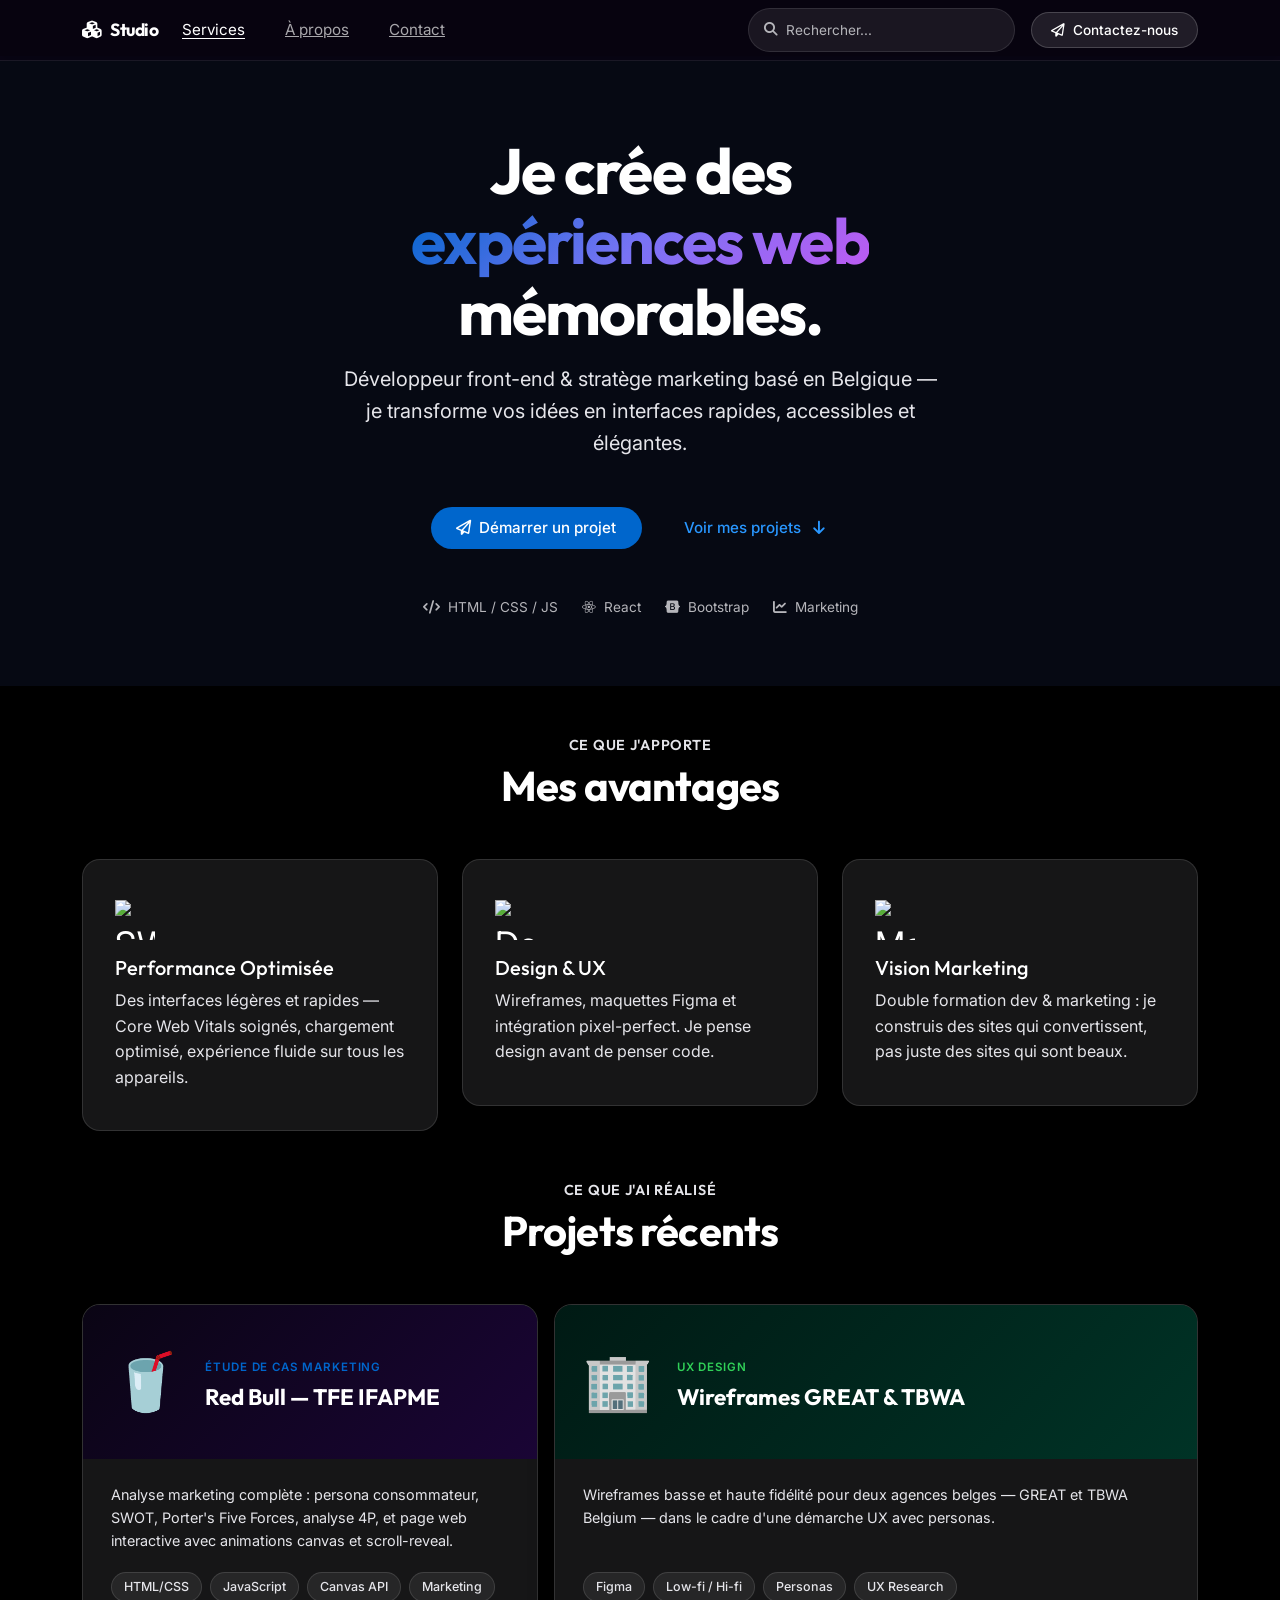
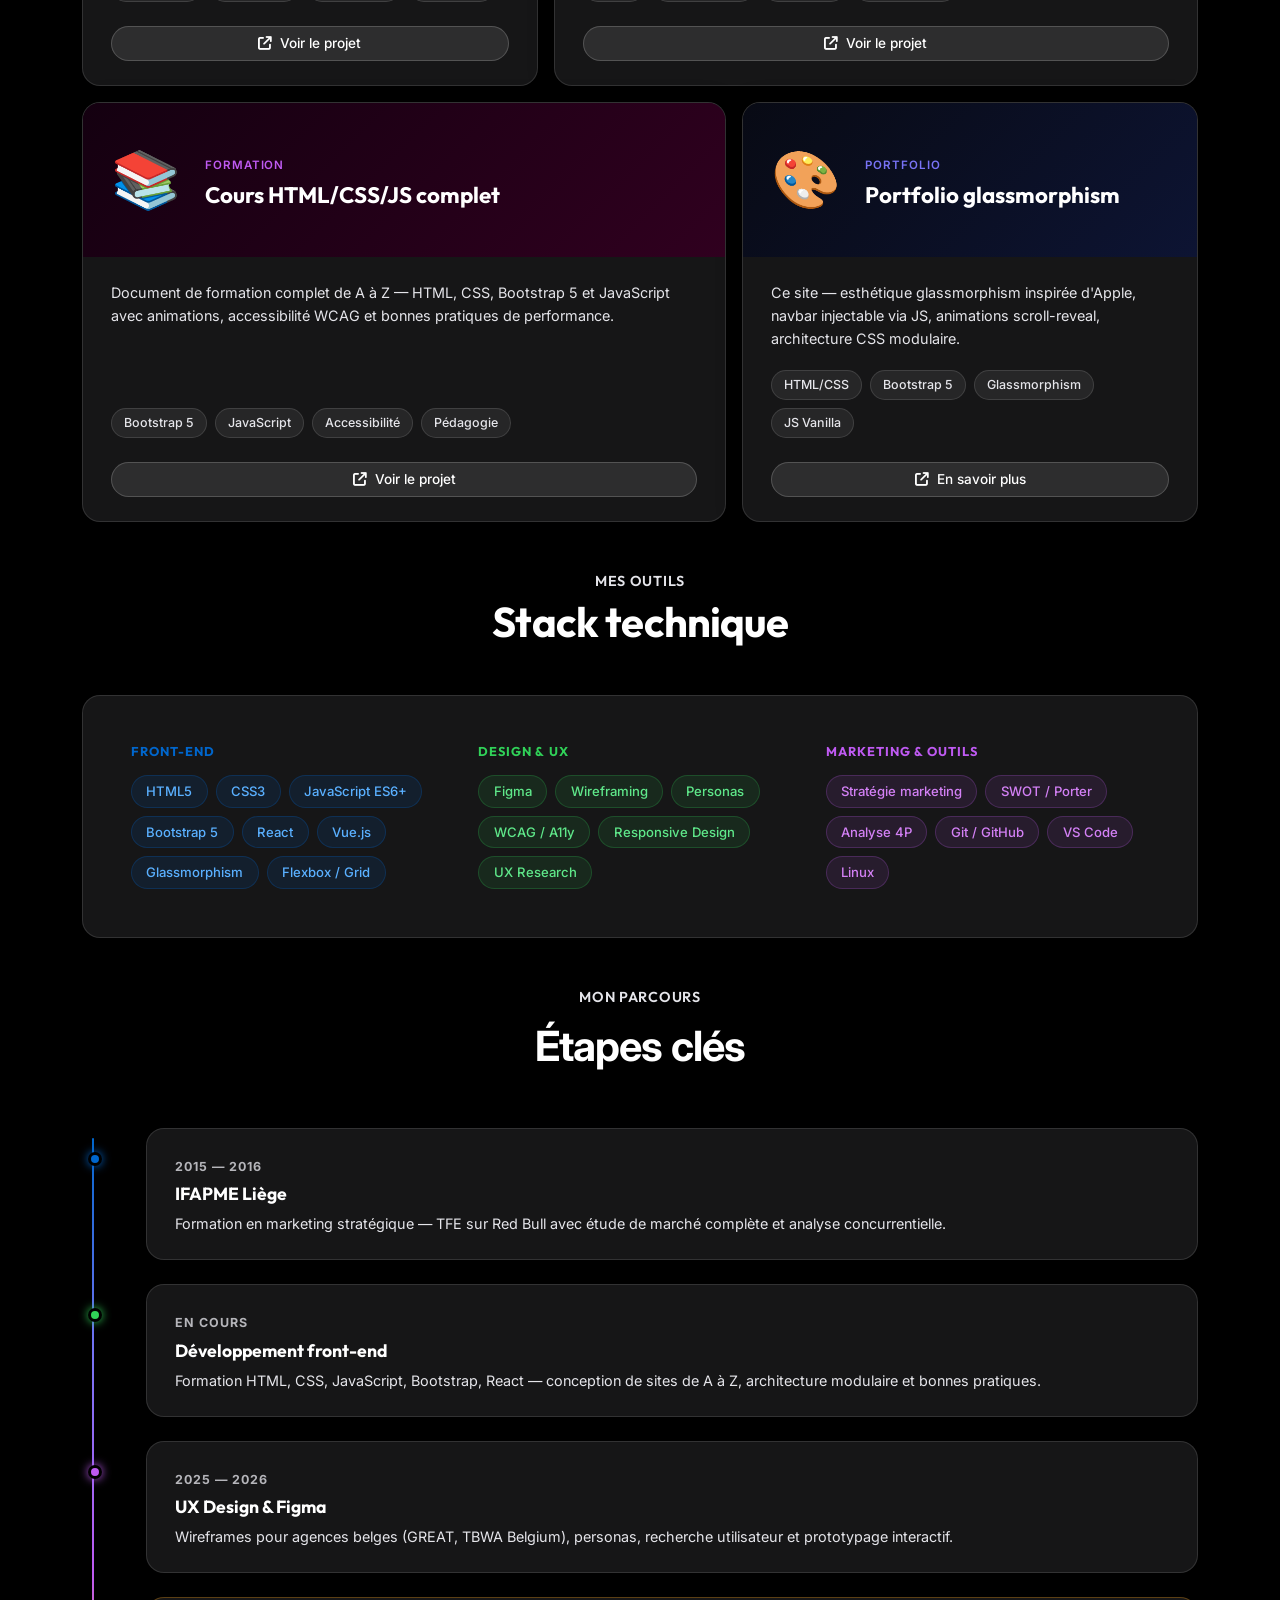
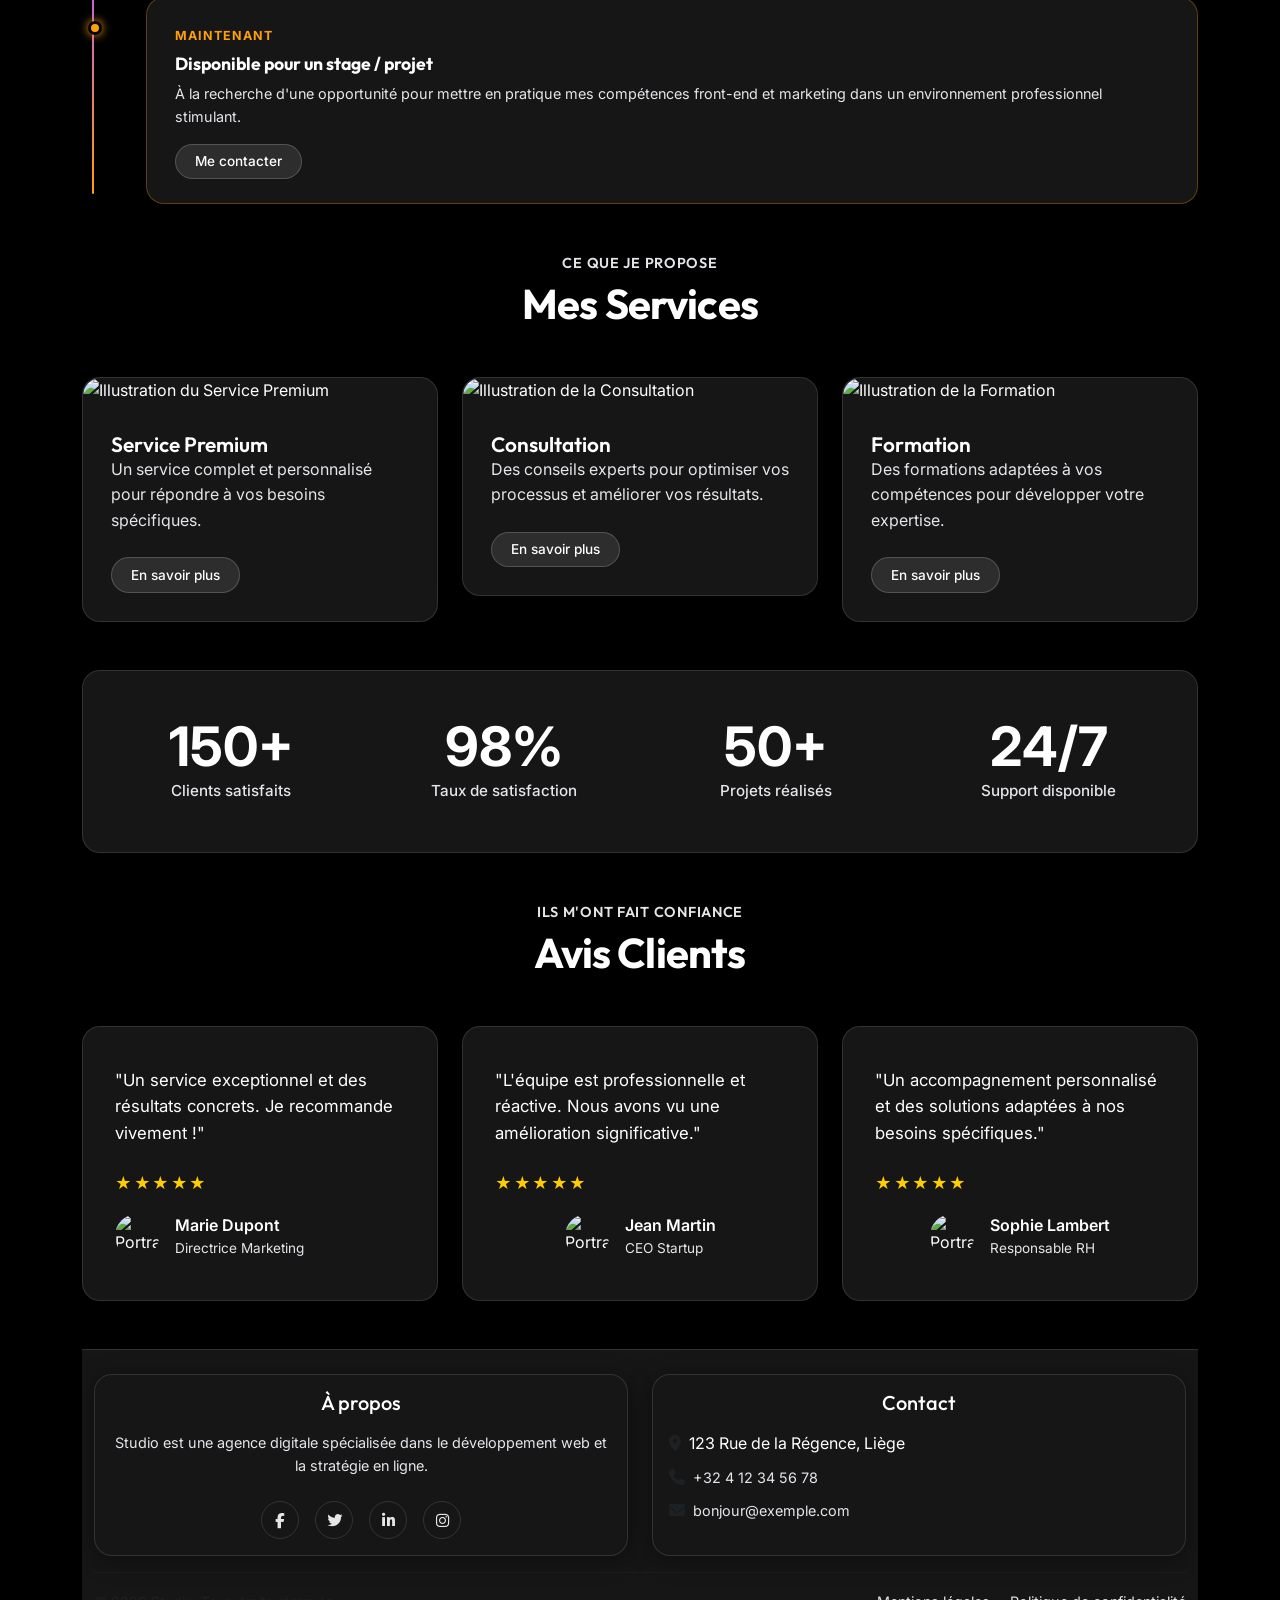
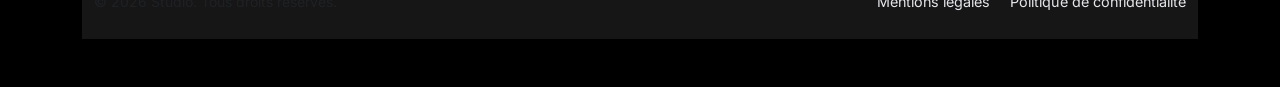
==== index.html @ 44e13c90 "Add files via upload" ====
<!DOCTYPE html>
<html lang="fr">

<head>
    <meta charset="UTF-8">
    <meta name="viewport" content="width=device-width, initial-scale=1.0">
    <title>Accueil — Studio</title>
    <meta name="description" content="Studio — Développement web moderne, services premium et consultation.">
    <meta name="theme-color" content="#120924">
    <meta name="keywords" content="studio, développement web, services, consultation, formation">
    <meta name="author" content="Quentin Hawotte">

    <link rel="preconnect" href="https://fonts.googleapis.com">
    <link rel="preconnect" href="https://fonts.gstatic.com" crossorigin>

    <link href="https://cdn.jsdelivr.net/npm/bootstrap@5.3.0/dist/css/bootstrap.min.css" rel="stylesheet">
    <link href="https://cdnjs.cloudflare.com/ajax/libs/font-awesome/6.4.0/css/all.min.css" rel="stylesheet">
    <link
        href="https://fonts.googleapis.com/css2?family=Outfit:wght@400;600;700;900&family=Inter:wght@300;400;500&display=swap"
        rel="stylesheet">
    <link rel="icon"
        href="data:image/svg+xml,%3Csvg xmlns='http://www.w3.org/2000/svg' viewBox='0 0 100 100'%3E%3Crect width='100' height='100' fill='%23120924'/%3E%3Ctext x='50' y='58' font-size='50' text-anchor='middle' dominant-baseline='middle' fill='%23ffffff' font-family='Outfit, sans-serif'%3ES%3C/text%3E%3C/svg%3E">
    <link rel="stylesheet" href="main.css">

</head>

<body>

    <header>
        <div id="navbar"></div>
        <noscript>
            <nav class="navbar navbar-expand-md navbar-dark" aria-label="Navigation principale">
                <div class="container">
                    <a class="navbar-brand" href="index.html">Studio</a>
                    <ul class="navbar-nav ms-auto">
                        <li class="nav-item"><a class="nav-link" href="index.html#services">Services</a></li>
                        <li class="nav-item"><a class="nav-link" href="a-propos.html" aria-current="page">À propos</a>
                        </li>
                        <li class="nav-item"><a class="nav-link" href="contact.html">Contact</a></li>
                    </ul>
                </div>
            </nav>
        </noscript>
    </header>

    <!-- ── Hero ── -->
    <section class="hero-section text-center">
        <div class="container">
            <h1 class="mb-3">
                Je crée des<br>
                <span
                    style="background:linear-gradient(135deg,#0066cc,#7873f5,#bf5af2);-webkit-background-clip:text;-webkit-text-fill-color:transparent;background-clip:text;">expériences
                    web</span><br>
                mémorables.
            </h1>
            <p class="lead mb-5 mx-auto">
                Développeur front-end & stratège marketing basé en Belgique — je transforme vos idées en interfaces
                rapides, accessibles et élégantes.
            </p>
            <div class="d-flex justify-content-center align-items-center gap-3 flex-wrap">
                <button class="btn btn-glass btn-lg" data-bs-toggle="modal" data-bs-target="#modalContact">
                    <i class="fa-regular fa-paper-plane me-2" aria-hidden="true"></i>Démarrer un projet
                </button>
                <a href="#projects" class="btn btn-glass-outline btn-lg">
                    Voir mes projets <i class="fa-solid fa-arrow-down ms-2" aria-hidden="true"></i>
                </a>
            </div>
            <div class="mt-5 d-flex justify-content-center gap-4 flex-wrap"
                style="color:var(--text-muted);font-size:0.85rem;">
                <span><i class="fa-solid fa-code me-1" aria-hidden="true"></i> HTML / CSS / JS</span>
                <span><i class="fa-brands fa-react me-1" aria-hidden="true"></i> React</span>
                <span><i class="fa-brands fa-bootstrap me-1" aria-hidden="true"></i> Bootstrap</span>
                <span><i class="fa-solid fa-chart-line me-1" aria-hidden="true"></i> Marketing</span>
            </div>
        </div>
    </section>

    <main class="container my-5">

        <!-- ── Avantages ── -->
        <section class="mb-5" aria-labelledby="advantages-title">
            <div class="text-center mb-5">
                <p class="section-label">Ce que j'apporte</p>
                <h2 id="advantages-title" class="section-title">Mes avantages</h2>
            </div>
            <div class="row g-4">
                <div class="col-md-4">
                    <article class="feature-card glass-base">
                        <div class="feature-icon" aria-hidden="true">
                            <img src="https://images.unsplash.com/photo-1614728263952-84ea256f9679?q=80&w=3408&auto=format&fit=crop&ixlib=rb-4.1.0&ixid=M3wxMjA3fDB8MHxwaG90by1wYWdlfHx8fGVufDB8fHx8fA%3D%3D"
                                loading="lazy"
                                alt="SWAT icon" width="40" height="40"
                                style="align-items: center; display: flex; justify-content: center;">
                        </div>
                        <h3 class="h5">Performance Optimisée</h3>
                        <p class="mb-0">Des interfaces légères et rapides — Core Web Vitals soignés, chargement
                            optimisé, expérience fluide sur tous les appareils.</p>
                    </article>
                </div>
                <div class="col-md-4">
                    <article class="feature-card glass-base">
                        <div class="feature-icon" aria-hidden="true">
                            <img src="https://images.unsplash.com/photo-1493397212122-2b85dda8106b?q=80&w=2671&auto=format&fit=crop&ixlib=rb-4.1.0&ixid=M3wxMjA3fDB8MHxwaG90by1wYWdlfHx8fGVufDB8fHx8fA%3D%3D"
                                loading="lazy"
                                alt="Design icon" width="40" height="40"
                                style="display: flex; align-items: center; justify-content: center;">
                        </div>
                        <h3 class="h5">Design & UX</h3>
                        <p class="mb-0">Wireframes, maquettes Figma et intégration pixel-perfect. Je pense design avant
                            de penser code.</p>
                    </article>
                </div>
                <div class="col-md-4">
                    <article class="feature-card glass-base">
                        <div class="feature-icon" aria-hidden="true">
                            <img src="https://images.unsplash.com/photo-1531379410502-63bfe8cdaf6f?q=80&w=1287&auto=format&fit=crop&ixlib=rb-4.1.0&ixid=M3wxMjA3fDB8MHxwaG90by1wYWdlfHx8fGVufDB8fHx8fA%3D%3D"
                                loading="lazy"
                                alt="Marketing icon" width="40" height="40"
                                style="display: flex; align-items: center; justify-content: center;">
                        </div>
                        <h3 class="h5">Vision Marketing</h3>
                        <p class="mb-0">Double formation dev & marketing : je construis des sites qui convertissent, pas
                            juste des sites qui sont beaux.</p>
                    </article>
                </div>
            </div>
        </section>

        <!-- ══════════════════════════════════════
             PROJETS — BENTO GRID
        ══════════════════════════════════════ -->
        <section id="projects" class="mb-5" aria-labelledby="projects-title">
            <div class="text-center mb-5">
                <p class="section-label">Ce que j'ai réalisé</p>
                <h2 id="projects-title" class="section-title">Projets récents</h2>
            </div>

            <div class="bento-projects">

                <!-- Carte 1 — Red Bull (grande gauche) -->
                <article class="bento-proj-1 bento-proj-card glass-base">
                    <div class="bento-proj-banner" style="background:linear-gradient(135deg,#0a0514,#1a0535);">
                        <div
                            style="position:absolute;inset:0;background:radial-gradient(circle at 70% 50%,rgba(0,102,204,0.25),transparent 60%);">
                        </div>
                        <span style="font-size:3.5rem;z-index:1;position:relative;">🥤</span>
                        <div style="margin-left:1.5rem;z-index:1;position:relative;">
                            <span
                                style="font-size:0.72rem;font-weight:600;text-transform:uppercase;letter-spacing:0.08em;color:#0066cc;">Étude
                                de cas marketing</span>
                            <h3
                                style="font-family:'Outfit',sans-serif;font-weight:700;font-size:1.4rem;margin:0.3rem 0 0;color:var(--text-primary);">
                                Red Bull — TFE IFAPME</h3>
                        </div>
                    </div>
                    <div class="bento-proj-body">
                        <p style="color:var(--text-secondary);font-size:0.9rem;line-height:1.6;margin-bottom:1.25rem;">
                            Analyse marketing complète : persona consommateur, SWOT, Porter's Five Forces, analyse 4P,
                            et page web interactive avec animations canvas et scroll-reveal.
                        </p>
                        <div class="d-flex flex-wrap gap-2 mb-4">
                            <span class="tech-tag">HTML/CSS</span>
                            <span class="tech-tag">JavaScript</span>
                            <span class="tech-tag">Canvas API</span>
                            <span class="tech-tag">Marketing</span>
                        </div>
                        <a href="contact.html" class="btn btn-glass-sm mt-auto">
                            <i class="fa-solid fa-arrow-up-right-from-square me-2" aria-hidden="true"></i>Voir le projet
                        </a>
                    </div>
                </article>

                <!-- Carte 2 — GREAT & TBWA (petite droite) -->
                <article class="bento-proj-2 bento-proj-card glass-base">
                    <div class="bento-proj-banner" style="background:linear-gradient(135deg,#001a14,#003326);">
                        <div
                            style="position:absolute;inset:0;background:radial-gradient(circle at 70% 50%,rgba(48,209,88,0.2),transparent 60%);">
                        </div>
                        <span style="font-size:3.5rem;z-index:1;position:relative;">🏢</span>
                        <div style="margin-left:1.5rem;z-index:1;position:relative;">
                            <span
                                style="font-size:0.72rem;font-weight:600;text-transform:uppercase;letter-spacing:0.08em;color:#30d158;">UX
                                Design</span>
                            <h3
                                style="font-family:'Outfit',sans-serif;font-weight:700;font-size:1.4rem;margin:0.3rem 0 0;color:var(--text-primary);">
                                Wireframes GREAT & TBWA</h3>
                        </div>
                    </div>
                    <div class="bento-proj-body">
                        <p style="color:var(--text-secondary);font-size:0.9rem;line-height:1.6;margin-bottom:1.25rem;">
                            Wireframes basse et haute fidélité pour deux agences belges — GREAT et TBWA Belgium — dans
                            le cadre d'une démarche UX avec personas.
                        </p>
                        <div class="d-flex flex-wrap gap-2 mb-4">
                            <span class="tech-tag">Figma</span>
                            <span class="tech-tag">Low-fi / Hi-fi</span>
                            <span class="tech-tag">Personas</span>
                            <span class="tech-tag">UX Research</span>
                        </div>
                        <a href="contact.html" class="btn btn-glass-sm mt-auto">
                            <i class="fa-solid fa-arrow-up-right-from-square me-2" aria-hidden="true"></i>Voir le projet
                        </a>
                    </div>
                </article>

                <!-- Carte 3 — Cours HTML/CSS/JS (grande gauche rangée 2) -->
                <article class="bento-proj-3 bento-proj-card glass-base">
                    <div class="bento-proj-banner" style="background:linear-gradient(135deg,#140010,#30001f);">
                        <div
                            style="position:absolute;inset:0;background:radial-gradient(circle at 70% 50%,rgba(191,90,242,0.25),transparent 60%);">
                        </div>
                        <span style="font-size:3.5rem;z-index:1;position:relative;">📚</span>
                        <div style="margin-left:1.5rem;z-index:1;position:relative;">
                            <span
                                style="font-size:0.72rem;font-weight:600;text-transform:uppercase;letter-spacing:0.08em;color:#bf5af2;">Formation</span>
                            <h3
                                style="font-family:'Outfit',sans-serif;font-weight:700;font-size:1.4rem;margin:0.3rem 0 0;color:var(--text-primary);">
                                Cours HTML/CSS/JS complet</h3>
                        </div>
                    </div>
                    <div class="bento-proj-body">
                        <p style="color:var(--text-secondary);font-size:0.9rem;line-height:1.6;margin-bottom:1.25rem;">
                            Document de formation complet de A à Z — HTML, CSS, Bootstrap 5 et JavaScript avec
                            animations, accessibilité WCAG et bonnes pratiques de performance.
                        </p>
                        <div class="d-flex flex-wrap gap-2 mb-4">
                            <span class="tech-tag">Bootstrap 5</span>
                            <span class="tech-tag">JavaScript</span>
                            <span class="tech-tag">Accessibilité</span>
                            <span class="tech-tag">Pédagogie</span>
                        </div>
                        <a href="contact.html" class="btn btn-glass-sm mt-auto">
                            <i class="fa-solid fa-arrow-up-right-from-square me-2" aria-hidden="true"></i>Voir le projet
                        </a>
                    </div>
                </article>

                <!-- Carte 4 — Portfolio (petite droite rangée 2) -->
                <article class="bento-proj-4 bento-proj-card glass-base">
                    <div class="bento-proj-banner" style="background:linear-gradient(135deg,#080a14,#0d1433);">
                        <div
                            style="position:absolute;inset:0;background:radial-gradient(circle at 70% 50%,rgba(120,115,245,0.25),transparent 60%);">
                        </div>
                        <span style="font-size:3.5rem;z-index:1;position:relative;">🎨</span>
                        <div style="margin-left:1.5rem;z-index:1;position:relative;">
                            <span
                                style="font-size:0.72rem;font-weight:600;text-transform:uppercase;letter-spacing:0.08em;color:#7873f5;">Portfolio</span>
                            <h3
                                style="font-family:'Outfit',sans-serif;font-weight:700;font-size:1.4rem;margin:0.3rem 0 0;color:var(--text-primary);">
                                Portfolio glassmorphism</h3>
                        </div>
                    </div>
                    <div class="bento-proj-body">
                        <p style="color:var(--text-secondary);font-size:0.9rem;line-height:1.6;margin-bottom:1.25rem;">
                            Ce site — esthétique glassmorphism inspirée d'Apple, navbar injectable via JS, animations
                            scroll-reveal, architecture CSS modulaire.
                        </p>
                        <div class="d-flex flex-wrap gap-2 mb-4">
                            <span class="tech-tag">HTML/CSS</span>
                            <span class="tech-tag">Bootstrap 5</span>
                            <span class="tech-tag">Glassmorphism</span>
                            <span class="tech-tag">JS Vanilla</span>
                        </div>
                        <a href="a-propos.html" class="btn btn-glass-sm mt-auto">
                            <i class="fa-solid fa-arrow-up-right-from-square me-2" aria-hidden="true"></i>En savoir plus
                        </a>
                    </div>
                </article>

            </div><!-- /bento-projects -->
        </section>

        <!-- ── Stack technique ── -->
        <section class="mb-5" aria-labelledby="stack-title">
            <div class="text-center mb-5">
                <p class="section-label">Mes outils</p>
                <h2 id="stack-title" class="section-title">Stack technique</h2>
            </div>
            <div class="glass-base p-4 p-md-5">
                <div class="row g-4">
                    <div class="col-md-4">
                        <h3
                            style="font-size:0.8rem;font-weight:700;text-transform:uppercase;letter-spacing:0.08em;color:var(--accent);margin-bottom:1rem;">
                            Front-end</h3>
                        <div class="d-flex flex-wrap gap-2">
                            <span class="skill-pill">HTML5</span>
                            <span class="skill-pill">CSS3</span>
                            <span class="skill-pill">JavaScript ES6+</span>
                            <span class="skill-pill">Bootstrap 5</span>
                            <span class="skill-pill">React</span>
                            <span class="skill-pill">Vue.js</span>
                            <span class="skill-pill">Glassmorphism</span>
                            <span class="skill-pill">Flexbox / Grid</span>
                        </div>
                    </div>
                    <div class="col-md-4">
                        <h3
                            style="font-size:0.8rem;font-weight:700;text-transform:uppercase;letter-spacing:0.08em;color:#30d158;margin-bottom:1rem;">
                            Design & UX</h3>
                        <div class="d-flex flex-wrap gap-2">
                            <span class="skill-pill skill-pill--green">Figma</span>
                            <span class="skill-pill skill-pill--green">Wireframing</span>
                            <span class="skill-pill skill-pill--green">Personas</span>
                            <span class="skill-pill skill-pill--green">WCAG / A11y</span>
                            <span class="skill-pill skill-pill--green">Responsive Design</span>
                            <span class="skill-pill skill-pill--green">UX Research</span>
                        </div>
                    </div>
                    <div class="col-md-4">
                        <h3
                            style="font-size:0.8rem;font-weight:700;text-transform:uppercase;letter-spacing:0.08em;color:#bf5af2;margin-bottom:1rem;">
                            Marketing & Outils</h3>
                        <div class="d-flex flex-wrap gap-2">
                            <span class="skill-pill skill-pill--purple">Stratégie marketing</span>
                            <span class="skill-pill skill-pill--purple">SWOT / Porter</span>
                            <span class="skill-pill skill-pill--purple">Analyse 4P</span>
                            <span class="skill-pill skill-pill--purple">Git / GitHub</span>
                            <span class="skill-pill skill-pill--purple">VS Code</span>
                            <span class="skill-pill skill-pill--purple">Linux</span>
                        </div>
                    </div>
                </div>
            </div>
        </section>

        <!-- ── Timeline ── -->
        <section class="mb-5" aria-labelledby="tl-heading">
            <h2 id="tl-heading" class="visually-hidden">Étapes clés</h2>
            <div class="text-center mb-5">
                <p class="section-label">Mon parcours</p>
                <span class="section-title" aria-hidden="true">Étapes clés</span>
            </div>
            <div class="timeline-wrapper" role="list">
                <div class="timeline-item reveal" role="listitem">
                    <div class="timeline-dot" style="--dot-color:#0066cc; justify-content: center;"></div>
                    <div class="timeline-content glass-base">
                        <span class="timeline-date">2015 — 2016</span>
                        <h3 class="timeline-title-text">IFAPME Liège</h3>
                        <p class="timeline-desc">Formation en marketing stratégique — TFE sur Red Bull avec étude de
                            marché complète et analyse concurrentielle.</p>
                    </div>
                </div>
                <div class="timeline-item reveal reveal-delay-1" role="listitem">
                    <div class="timeline-dot" style="--dot-color:#30d158; justify-content: center;"></div>
                    <div class="timeline-content glass-base">
                        <span class="timeline-date">En cours</span>
                        <h3 class="timeline-title-text">Développement front-end</h3>
                        <p class="timeline-desc">Formation HTML, CSS, JavaScript, Bootstrap, React — conception de sites
                            de A à Z, architecture modulaire et bonnes pratiques.</p>
                    </div>
                </div>
                <div class="timeline-item reveal reveal-delay-2" role="listitem">
                    <div class="timeline-dot" style="--dot-color:#bf5af2; justify-content: center;"></div>
                    <div class="timeline-content glass-base">
                        <span class="timeline-date">2025 — 2026</span>
                        <h3 class="timeline-title-text">UX Design & Figma</h3>
                        <p class="timeline-desc">Wireframes pour agences belges (GREAT, TBWA Belgium), personas,
                            recherche utilisateur et prototypage interactif.</p>
                    </div>
                </div>
                <div class="timeline-item reveal reveal-delay-3" role="listitem">
                    <div class="timeline-dot" style="--dot-color:#ff9f0a; justify-content: center;"></div>
                    <div class="timeline-content glass-base" style="border-color:rgba(255,159,10,0.3);">
                        <span class="timeline-date" style="color:#ff9f0a;">Maintenant</span>
                        <h3 class="timeline-title-text">Disponible pour un stage / projet</h3>
                        <p class="timeline-desc">À la recherche d'une opportunité pour mettre en pratique mes
                            compétences front-end et marketing dans un environnement professionnel stimulant.</p>
                        <a href="contact.html" class="btn btn-glass-sm mt-3">Me contacter</a>
                    </div>
                </div>
            </div>
        </section>

        <!-- ── Services ── -->
        <section id="services" class="mb-5" aria-labelledby="services-title">
            <div class="text-center mb-5">
                <p class="section-label">Ce que je propose</p>
                <h2 id="services-title" class="section-title">Mes Services</h2>
            </div>
            <div class="row row-cols-1 row-cols-md-3 g-4">
                <div class="col">
                    <article class="service-card glass-base">
                        <img src="https://placehold.co/600x360/120924/ff007f?text=Service+Premium" class="card-img-top"
                            alt="Illustration du Service Premium">
                        <div class="card-body">
                            <h3 class="card-title h5">Service Premium</h3>
                            <p class="card-text mb-0">Un service complet et personnalisé pour répondre à vos besoins
                                spécifiques.</p>
                            <button class="btn btn-glass-sm mt-4" aria-label="En savoir plus sur le Service Premium">En
                                savoir plus</button>
                        </div>
                    </article>
                </div>
                <div class="col">
                    <article class="service-card glass-base">
                        <img src="https://placehold.co/600x360/080511/00f5d4?text=Consultation" class="card-img-top"
                            alt="Illustration de la Consultation">
                        <div class="card-body">
                            <h3 class="card-title h5">Consultation</h3>
                            <p class="card-text mb-0">Des conseils experts pour optimiser vos processus et améliorer vos
                                résultats.</p>
                            <button class="btn btn-glass-sm mt-4" aria-label="En savoir plus sur la Consultation">En
                                savoir plus</button>
                        </div>
                    </article>
                </div>
                <div class="col">
                    <article class="service-card glass-base">
                        <img src="https://placehold.co/600x360/7000ff/ffffff?text=Formation" class="card-img-top"
                            alt="Illustration de la Formation">
                        <div class="card-body">
                            <h3 class="card-title h5">Formation</h3>
                            <p class="card-text mb-0">Des formations adaptées à vos compétences pour développer votre
                                expertise.</p>
                            <button class="btn btn-glass-sm mt-4" aria-label="En savoir plus sur la Formation">En savoir
                                plus</button>
                        </div>
                    </article>
                </div>
            </div>
        </section>

        <!-- ── Stats ── -->
        <section class="stats-section mb-5" aria-labelledby="stats-title">
            <h2 id="stats-title" class="visually-hidden">Statistiques clés</h2>
            <div class="row g-4 text-center">
                <div class="col-6 col-md-3">
                    <div class="stat-number">150+</div>
                    <div class="stat-label">Clients satisfaits</div>
                </div>
                <div class="col-6 col-md-3">
                    <div class="stat-number">98%</div>
                    <div class="stat-label">Taux de satisfaction</div>
                </div>
                <div class="col-6 col-md-3">
                    <div class="stat-number">50+</div>
                    <div class="stat-label">Projets réalisés</div>
                </div>
                <div class="col-6 col-md-3">
                    <div class="stat-number">24/7</div>
                    <div class="stat-label">Support disponible</div>
                </div>
            </div>
        </section>

        <!-- ── Témoignages ── -->
        <section class="mb-5" aria-labelledby="testimonials-title">
            <div class="text-center mb-5">
                <p class="section-label">Ils m'ont fait confiance</p>
                <h2 id="testimonials-title" class="section-title">Avis Clients</h2>
            </div>
            <div class="row g-4">
                <div class="col-lg-4">
                    <figure class="testimonial-card glass-base m-auto h-100">
                        <blockquote class="blockquote m-auto">
                            <p class="card-text mb-4">"Un service exceptionnel et des résultats concrets. Je recommande
                                vivement !"</p>
                        </blockquote>
                        <div class="stars mb-3" aria-label="Évaluation : 5 étoiles sur 5"><span
                                aria-label="5 étoiles sur 5">
                                ★★★★★
                            </span></div>
                        <figcaption class="d-flex justify-content align-items-center">
                            <img src="https://placehold.co/44x44/120924/ff007f?text=MD" alt="Portrait de Marie Dupont"
                                class="avatar me-3" width="44" height="44">
                            <div>
                                <div class="client-name">Marie Dupont</div>
                                <div class="client-role">Directrice Marketing</div>
                            </div>
                        </figcaption>
                    </figure>
                </div>
                <div class="col-lg-4">
                    <figure class="testimonial-card glass-base m-auto h-100">
                        <blockquote class="blockquote m-auto">
                            <p class="card-text mb-4">"L'équipe est professionnelle et réactive. Nous avons vu une
                                amélioration significative."</p>
                        </blockquote>
                        <div class="stars mb-3" aria-label="Évaluation : 5 étoiles sur 5"><span
                                aria-label="5 étoiles sur 5">
                                ★★★★★
                            </span></div>
                        <figcaption class="d-flex justify-content-center align-items-center">
                            <img src="https://placehold.co/44x44/080511/00f5d4?text=JM" alt="Portrait de Jean Martin"
                                class="avatar me-3" width="44" height="44">
                            <div>
                                <div class="client-name">Jean Martin</div>
                                <div class="client-role">CEO Startup</div>
                            </div>
                        </figcaption>
                    </figure>
                </div>
                <div class="col-lg-4">
                    <figure class="testimonial-card glass-base m-auto h-100">
                        <blockquote class="blockquote m-auto">
                            <p class="card-text mb-4">"Un accompagnement personnalisé et des solutions adaptées à nos
                                besoins spécifiques."</p>
                        </blockquote>
                        <div class="stars mb-3" aria-label="Évaluation : 5 étoiles sur 5"><span
                                aria-label="5 étoiles sur 5">
                                ★★★★★
                            </span></div>
                        <figcaption class="d-flex justify-content-center align-items-center">
                            <img src="https://placehold.co/44x44/7000ff/ffffff?text=SL" alt="Portrait de Sophie Lambert"
                                class="avatar me-3" width="44" height="44">
                            <div>
                                <div class="client-name">Sophie Lambert</div>
                                <div class="client-role">Responsable RH</div>
                            </div>
                        </figcaption>
                    </figure>
                </div>
            </div>
        </section>


        <!-- ── Footer ── -->
        <footer class="py-4 mt-1" role="contentinfo" aria-label="Pied de page">
            <div class="container">
                <div class="row g-4">
                    <div class="col-12 col-md-6">
                        <div class="glass-base p-3 h-100 text-center">
                            <h2 class="h5">À propos</h2>
                            <p class="footer-about-text mt-3 mb-4">Studio est une agence digitale spécialisée dans le
                                développement web et la stratégie en ligne.</p>
                            <nav class="social-nav" aria-label="Liens vers les réseaux sociaux">
                                <ul class="d-flex justify-content-center align-items-center gap-3 list-unstyled mb-0">
                                    <li>
                                        <a href="#" class="social-icon" aria-label="Suivez-nous sur Facebook"><i
                                                class="fab fa-facebook-f" aria-hidden="true"></i><span
                                                class="visually-hidden">Facebook</span></a>
                                    </li>
                                    <li>
                                        <a href="#" class="social-icon" aria-label="Suivez-nous sur Twitter"><i
                                                class="fab fa-twitter" aria-hidden="true"></i><span
                                                class="visually-hidden">Twitter</span></a>
                                    </li>
                                    <li>
                                        <a href="#" class="social-icon" aria-label="Suivez-nous sur LinkedIn"><i
                                                class="fab fa-linkedin-in" aria-hidden="true"></i><span
                                                class="visually-hidden">LinkedIn</span></a>
                                    </li>
                                    <li>
                                        <a href="#" class="social-icon" aria-label="Suivez-nous sur Instagram"><i
                                                class="fab fa-instagram" aria-hidden="true"></i><span
                                                class="visually-hidden">Instagram</span></a>
                                    </li>
                                </ul>
                            </nav>
                        </div>
                    </div>
                    <div class="col-12 col-md-6">
                        <div class="glass-base p-3 h-100 text-center">
                            <h2 class="h5">Contact</h2>
                            <address class="mt-3 mb-0 text-start" aria-label="Coordonnées de contact">
                                <p class="mb-2"><i class="fas fa-map-marker-alt me-2 text-muted"
                                        aria-hidden="true"></i>123 Rue de la Régence, Liège</p>
                                <p class="mb-2"><i class="fas fa-phone me-2 text-muted" aria-hidden="true"></i><a
                                        href="tel:+32412345678" class="footer-link">+32 4 12 34 56 78</a></p>
                                <p class="mb-0"><i class="fas fa-envelope me-2 text-muted" aria-hidden="true"></i><a
                                        href="mailto:bonjour@exemple.com" class="footer-link">bonjour@exemple.com</a>
                                </p>
                            </address>
                        </div>
                    </div>
                </div>
                <hr class="my-3" style="border-color:var(--glass-border);">
                <div class="row align-items-center">
                    <div class="col-md-6"><small class="text-muted">© 2026 Studio. Tous droits réservés.</small></div>
                    <div class="col-md-6 text-md-end mt-2 mt-md-0">
                        <a href="#" class="footer-link d-inline me-3">Mentions légales</a>
                        <a href="#" class="footer-link d-inline">Politique de confidentialité</a>
                    </div>
                </div>
            </div>
        </footer>

        <!-- ── Modal Contact ── -->
        <div class="modal fade" id="modalContact" tabindex="-1" aria-labelledby="modalContactTitle"
            aria-describedby="modalContactDesc">
            <div class="modal-dialog modal-dialog-centered">
                <div class="modal-content text-start">
                    <div class="modal-header border-0 pb-0">
                        <h2 class="modal-title fs-5" id="modalContactTitle">Envoyer un message</h2>
                        <button type="button" class="btn-close btn-close-white" data-bs-dismiss="modal"
                            aria-label="Fermer la fenêtre de contact"></button>
                    </div>
                    <div class="modal-body pt-3">
                        <p id="modalContactDesc" class="text-muted small mb-4">Remplissez ce formulaire pour me faire
                            part de votre projet. Je vous répondrai sous 24h.</p>
                        <form action="#" method="POST" novalidate>
                            <div class="mb-3">
                                <label for="contact-email" class="form-label">Adresse email <span
                                        aria-hidden="true">*</span></label>
                                <input type="email" class="form-control" id="contact-email" name="email"
                                    placeholder="jean@exemple.com" autocomplete="email" required aria-required="true">
                            </div>
                            <div class="mb-3">
                                <label for="contact-subject" class="form-label">Sujet <span
                                        aria-hidden="true">*</span></label>
                                <input type="text" class="form-control" id="contact-subject" name="subject"
                                    placeholder="Objet de votre message" required aria-required="true">
                            </div>
                            <div class="mb-3">
                                <label for="contact-message" class="form-label">Message <span
                                        aria-hidden="true">*</span></label>
                                <textarea class="form-control" id="contact-message" name="message" rows="4"
                                    placeholder="Votre message…" required aria-required="true"></textarea>
                            </div>
                            <div class="modal-footer px-0 pb-0 pt-3 border-0">
                                <button type="button" class="btn btn-secondary" data-bs-dismiss="modal">Annuler</button>
                                <button type="submit" class="btn btn-primary">Envoyer</button>
                            </div>
                        </form>
                    </div>
                </div>
            </div>
        </div>

        <script src="https://cdn.jsdelivr.net/npm/bootstrap@5.3.0/dist/js/bootstrap.bundle.min.js"></script>
        <script src="navbar.js" defer></script>
        <script src="search.js" defer></script>
        <script>
            // Scroll-reveal
            const observer = new IntersectionObserver(entries => {
                entries.forEach(e => { if (e.isIntersecting) e.target.classList.add('visible'); });
            }, { threshold: 0.1 });
            document.querySelectorAll('.reveal').forEach(el => observer.observe(el));

            // Validation formulaire inline
            (() => {
                const form = document.getElementById('contactForm');
                if (!form) return;
                form.addEventListener('submit', e => {
                    if (!form.checkValidity()) { e.preventDefault(); e.stopPropagation(); }
                    form.classList.add('was-validated');
                });
            })();
        </script>

</body>

</html>
---- main.css ----
/* ================================================
   STUDIO — Feuille de styles principale
   Thème : Apple Pro Dark / Glassmorphism
   Dernière révision : 2026
   ================================================ */

/* ------------------------------------------------
   VARIABLES CSS — Design Tokens
   ------------------------------------------------ */
:root {
    /* Arrière-plans */
    --bg-base: #000000;
    --bg-surface: #161617;
    --bg-elevated: #1c1c1e;

    /* Accentuation */
    --accent: #0066cc;
    --accent-hover: #0077ed;

    /* Verre (glassmorphism) */
    --glass-bg: rgba(22, 22, 23, 0.85);
    --glass-bg-hover: rgba(255, 255, 255, 0.08);
    --glass-border: rgba(255, 255, 255, 0.12);
    --glass-border-strong: rgba(255, 255, 255, 0.25);

    /* Typographie */
    --text-primary: #ffffff;
    --text-secondary: #e5e5ea;
    --text-muted: #b5b5ba;

    /* Rayon de bordure */
    --radius-sm: 8px;
    --radius-md: 12px;
    --radius-lg: 18px;
    --radius-pill: 30px;

    /* Transitions */
    --transition: 0.3s cubic-bezier(0.25, 1, 0.5, 1);
}


/* ------------------------------------------------
   RESET & BASES GLOBALES
   ------------------------------------------------ */
*,
*::before,
*::after {
    box-sizing: border-box;
}

body {
    padding-top: 56px;
    /* Compense la navbar fixed (48px min + marge de sécurité) */
    font-family: -apple-system, BlinkMacSystemFont, 'Inter', sans-serif;
    background-color: var(--bg-base);
    color: var(--text-primary);
    min-height: 100vh;
    line-height: 1.6;
    text-rendering: optimizeLegibility;
    overflow-x: hidden;
    -webkit-font-smoothing: antialiased;
    -moz-osx-font-smoothing: grayscale;
}

h1,
h2,
h3,
h4,
h5,
h6,
.navbar-brand,
.section-label,
.hero-pill {
    font-family: -apple-system, BlinkMacSystemFont, 'Outfit', sans-serif;
}

/* Texte secondaire utilitaire */
.text-secondary-muted {
    color: var(--text-secondary);
    font-size: 1.05rem;
    font-weight: 400;
}


/* ------------------------------------------------
   ACCESSIBILITÉ — Focus clavier
   ------------------------------------------------ */
:focus-visible {
    outline: 2px solid var(--accent) !important;
    outline-offset: 3px;
    box-shadow: 0 0 0 3px rgba(0, 102, 204, 0.35) !important;
}

button,
a,
input,
textarea,
select,
.btn,
.nav-link,
.dropdown-item {
    outline-offset: 4px;
}

::selection {
    background: rgba(0, 102, 204, 0.30);
    color: #ffffff;
}

button,
input,
select,
textarea {
    font: inherit;
}

button,
.btn,
.nav-link,
.dropdown-item {
    cursor: pointer;
}

.form-control,
.custom-apple-navbar .form-input-search {
    min-height: 2.75rem;
}

@media (prefers-reduced-motion: reduce) {

    *,
    *::before,
    *::after {
        transition-duration: 0.01ms !important;
        animation-duration: 0.01ms !important;
        animation-iteration-count: 1 !important;
        scroll-behavior: auto !important;
    }
}


/* ------------------------------------------------
   CARTES & SURFACES (base commune)
   ------------------------------------------------ */
.glass-base,
.feature-card,
.service-card,
.testimonial-card,
.stats-section {
    background: var(--bg-surface);
    border: 1px solid var(--glass-border);
    border-radius: var(--radius-lg);
    box-shadow: 0 4px 24px rgba(0, 0, 0, 0.4);
    transition: transform var(--transition), box-shadow var(--transition);
}

/* Carte Bootstrap standard (override) */
.card {
    background: var(--bg-elevated);
    border: 1px solid var(--glass-border);
    border-radius: var(--radius-md);
    transition: transform var(--transition), box-shadow var(--transition);
}

.card:hover {
    transform: translateY(-4px);
    box-shadow: 0 12px 36px rgba(0, 0, 0, 0.55);
}


/* ------------------------------------------------
   BARRE DE NAVIGATION — Style Apple
   ------------------------------------------------ */
.custom-apple-navbar {
    background-color: rgba(10, 5, 22, 0.72) !important;
    backdrop-filter: blur(20px) saturate(180%);
    -webkit-backdrop-filter: blur(20px) saturate(180%);
    border-bottom: 1px solid rgba(255, 255, 255, 0.08);
    min-height: 48px;
    transition: background-color var(--transition);
}

.custom-apple-navbar .navbar-brand {
    font-weight: 700;
    font-size: 1.1rem;
    letter-spacing: -0.5px;
    color: var(--text-primary) !important;
}

.custom-apple-navbar .nav-link {
    font-size: 0.95rem;
    font-weight: 400;
    color: rgba(255, 255, 255, 0.65) !important;
    transition: color 0.2s ease;
    padding-block: 0.4rem;
}

.custom-apple-navbar .nav-link:hover,
.custom-apple-navbar .nav-link.active {
    color: var(--text-primary) !important;
    text-decoration: underline;
    text-underline-offset: 3px;
}

/* Champ de recherche navbar */
.search-navbar-form {
    min-width: 180px;
    max-width: 100%;
    transition: min-width var(--transition);
}

@media (min-width: 992px) {
    .search-navbar-form:focus-within {
        min-width: 240px;
    }
}

.custom-apple-navbar .form-input-search {
    background: rgba(255, 255, 255, 0.08) !important;
    border: 1px solid rgba(255, 255, 255, 0.1) !important;
    border-radius: var(--radius-pill) !important;
    color: var(--text-primary) !important;
    padding-left: 2.3rem !important;
    font-size: 0.85rem;
    transition: background var(--transition), border-color var(--transition);
}

.custom-apple-navbar .form-input-search::placeholder {
    color: var(--text-muted) !important;
}

.custom-apple-navbar .form-input-search:focus {
    background: rgba(255, 255, 255, 0.14) !important;
    border-color: rgba(255, 255, 255, 0.25) !important;
    box-shadow: none !important;
}

.search-icon-input {
    font-size: 0.85rem;
    color: var(--text-muted);
    pointer-events: none;
}


/* ------------------------------------------------
   BOUTONS
   ------------------------------------------------ */
.btn-glass,
.btn-glass-outline,
.btn-glass-sm {
    font-weight: 500;
    border-radius: var(--radius-pill);
    transition: all var(--transition);
}

/* Bouton principal */
.btn-glass {
    background: var(--accent);
    color: #ffffff !important;
    border: none;
    font-size: 0.95rem;
    padding: 0.6rem 1.6rem;
}

.btn-glass:hover {
    background: var(--accent-hover);
    transform: scale(1.02);
}

/* Bouton secondaire (texte seul) */
.btn-glass-outline {
    background: transparent;
    color: #2997ff !important;
    border: none;
    font-size: 0.95rem;
    padding: 0.6rem 1.6rem;
}

.btn-glass-outline:hover {
    color: #147ce5 !important;
    text-decoration: underline;
}

/* Bouton ghost (navbar / surfaces sombres) */
.btn-glass-sm {
    background: rgba(255, 255, 255, 0.10);
    color: var(--text-primary) !important;
    border: 1px solid rgba(255, 255, 255, 0.18);
    font-size: 0.85rem;
    padding: 0.4rem 1.2rem;
}

.btn-glass-sm:hover {
    background: rgba(255, 255, 255, 0.20);
}

/* Bouton gradient festif */
.btn-fun {
    background: linear-gradient(45deg, #ff6ec4, #7873f5);
    color: #ffffff !important;
    border: none;
    font-weight: 600;
    border-radius: var(--radius-pill);
    padding: 0.6rem 1.6rem;
    transition: all var(--transition);
}

.btn-fun:hover {
    transform: scale(1.05);
    filter: brightness(1.1);
}

/* Bouton Bootstrap primary (surcharge) */
.btn-primary {
    background: var(--accent);
    border: none;
    font-weight: 500;
    border-radius: var(--radius-sm);
    padding: 0.5rem 1.5rem;
}

.btn-primary:hover {
    background: var(--accent-hover);
}

/* Bouton Bootstrap secondary (surcharge) */
.btn-secondary {
    background: rgba(255, 255, 255, 0.12);
    border: none;
    border-radius: var(--radius-sm);
    color: var(--text-primary);
}

.btn-secondary:hover {
    background: rgba(255, 255, 255, 0.20);
    color: var(--text-primary);
}


/* ------------------------------------------------
   HERO SECTION
   ------------------------------------------------ */
.hero-section {
    padding: 5rem 0 3rem;
}

.hero-section h1 {
    font-weight: 700;
    font-size: clamp(2.4rem, 5vw, 4rem);
    letter-spacing: -0.03em;
    line-height: 1.1;
    color: var(--text-primary) !important;
}

.hero-section .lead {
    color: var(--text-secondary) !important;
    max-width: 600px;
    font-size: 1.25rem;
    font-weight: 400;
}

.hero-pill {
    display: inline-block;
    background: var(--bg-elevated);
    border: 1px solid var(--glass-border);
    color: var(--text-primary);
    font-size: 0.85rem;
    padding: 0.4rem 1rem;
    border-radius: var(--radius-pill);
    margin-bottom: 1.5rem;
}

/* Labels de section (sur-titre) */
.section-label {
    font-size: 0.9rem;
    font-weight: 600;
    color: var(--text-secondary);
    margin-bottom: 0.25rem;
    text-transform: uppercase;
    letter-spacing: 0.05em;
}

.section-title {
    font-weight: 700;
    font-size: clamp(1.8rem, 4vw, 2.6rem);
    letter-spacing: -0.02em;
    color: var(--text-primary) !important;
}


/* ------------------------------------------------
   CARDS DE CONTENU
   ------------------------------------------------ */

/* Feature cards (avantages) */
.feature-card {
    padding: 2.5rem 2rem;
}

.feature-card h5 {
    font-weight: 600;
    font-size: 1.25rem;
    color: var(--text-primary);
    margin-bottom: 0.75rem;
}

.feature-card p,
.service-card .card-text {
    color: var(--text-secondary);
    font-size: 1rem;
    line-height: 1.6;
}

.feature-icon {
    font-size: 2.2rem;
    margin-bottom: 1rem;
    display: block;
}

/* Service cards */
.service-card .card-body {
    padding: 1.75rem;
}

.service-card .card-title {
    font-weight: 600;
    font-size: 1.3rem;
    color: var(--text-primary);
}

.service-card img {
    border-radius: var(--radius-lg) var(--radius-lg) 0 0;
    display: block;
    width: 100%;
}


/* ------------------------------------------------
   SECTION STATISTIQUES
   ------------------------------------------------ */
.stats-section {
    padding: 3rem 1.5rem;
}

.stat-number {
    font-weight: 700;
    font-size: clamp(2.4rem, 5vw, 3.4rem);
    color: var(--text-primary) !important;
    margin-bottom: 0.4rem;
    line-height: 1;
}

.stat-label {
    font-size: 0.95rem;
    color: var(--text-secondary);
    font-weight: 500;
}


/* ------------------------------------------------
   TÉMOIGNAGES
   ------------------------------------------------ */
.testimonial-card {
    padding: 2.5rem 2rem;
    margin: 0 auto;
    max-width: 500px;
}

.testimonial-card .card-text {
    font-size: 1.05rem;
    line-height: 1.6;
    color: var(--text-primary);
}

.stars {
    color: #ffcc00;
    font-size: 1rem;
    letter-spacing: 0.1em;
}

.client-name {
    font-weight: 600;
    font-size: 1rem;
    color: var(--text-primary);
}

.client-role {
    font-size: 0.85rem;
    color: var(--text-secondary);
}

/* Avatar dans les témoignages */
.avatar {
    width: 44px;
    height: 44px;
    border-radius: 50%;
    object-fit: cover;
    flex-shrink: 0;
}


/* ------------------------------------------------
   FORMULAIRES GLOBAUX
   ------------------------------------------------ */
.form-control {
    background: rgba(255, 255, 255, 0.10);
    border: 1px solid rgba(255, 255, 255, 0.12);
    border-radius: var(--radius-sm);
    color: var(--text-primary);
    font-size: 0.9rem;
    transition: background var(--transition), box-shadow var(--transition);
}

.form-control::placeholder {
    color: var(--text-muted);
}

.form-control:focus {
    background: rgba(255, 255, 255, 0.16);
    border-color: var(--accent);
    box-shadow: 0 0 0 3px rgba(0, 102, 204, 0.25);
    color: var(--text-primary);
}

.form-label {
    color: var(--text-secondary);
    font-size: 0.9rem;
    margin-bottom: 0.4rem;
}


/* ------------------------------------------------
   MENUS DÉROULANTS
   ------------------------------------------------ */
.dropdown-menu {
    background: var(--bg-elevated);
    border: 1px solid var(--glass-border-strong);
    border-radius: var(--radius-md);
    padding: 0.5rem;
}

.dropdown-item {
    color: var(--text-primary);
    font-size: 0.9rem;
    border-radius: var(--radius-sm);
    padding: 0.5rem 0.75rem;
}

.dropdown-item:hover,
.dropdown-item:focus {
    background: var(--accent);
    color: #ffffff;
}


/* ------------------------------------------------
   FENÊTRES MODALES
   ------------------------------------------------ */
.modal-content {
    background: var(--bg-elevated);
    border: 1px solid var(--glass-border-strong);
    border-radius: var(--radius-md);
}

.modal-header {
    border-bottom: 1px solid rgba(255, 255, 255, 0.08);
}

.modal-title {
    font-weight: 600;
    color: var(--text-primary);
}

.modal .form-control {
    background: rgba(255, 255, 255, 0.07);
    border-color: rgba(255, 255, 255, 0.12);
}

.modal .form-control:focus {
    background: rgba(255, 255, 255, 0.12);
    box-shadow: 0 0 0 3px rgba(0, 102, 204, 0.3);
}


/* ------------------------------------------------
   FOOTER
   ------------------------------------------------ */
footer {
    background: var(--bg-surface);
    border-top: 1px solid var(--glass-border);
}

footer h5 {
    font-size: 0.85rem;
    color: var(--text-primary);
    margin-bottom: 1.25rem;
    font-weight: 600;
    text-transform: uppercase;
    letter-spacing: 0.06em;
}

.footer-about-text,
.footer-link {
    color: var(--text-secondary);
    font-size: 0.9rem;
    text-decoration: none;
}

.footer-about-text {
    line-height: 1.6;
}

.footer-link:hover {
    color: var(--text-primary);
    text-decoration: underline;
}

/* Icônes réseaux sociaux */
.social-icon {
    width: 38px;
    height: 38px;
    border: 1px solid var(--glass-border);
    border-radius: 50%;
    display: inline-flex;
    align-items: center;
    justify-content: center;
    color: var(--text-secondary);
    text-decoration: none;
    transition: all var(--transition);
    flex-shrink: 0;
}

.social-icon i {
    font-size: 0.95rem;
    line-height: 1;
}

.social-icon:hover {
    background: rgba(255, 255, 255, 0.08);
    border-color: rgba(255, 255, 255, 0.28);
    color: var(--text-primary);
    transform: translateY(-3px);
}


/* ------------------------------------------------
   LIENS AVEC SOULIGNEMENT ANIMÉ
   ------------------------------------------------ */
.link-fancy {
    position: relative;
    color: var(--text-primary);
    text-decoration: none;
    transition: color 0.3s ease;
}

.link-fancy::after {
    content: '';
    position: absolute;
    left: 0;
    bottom: -2px;
    width: 100%;
    height: 2px;
    background: var(--accent);
    transform: scaleX(0);
    transform-origin: right;
    transition: transform 0.3s ease;
}

.link-fancy:hover::after {
    transform: scaleX(1);
    transform-origin: left;
}


/* ------------------------------------------------
   CADRE PHOTO
   ------------------------------------------------ */
.photo-frame {
    position: relative;
    border: 2px solid var(--glass-border);
    border-radius: var(--radius-md);
    padding: 4px;
    background: rgba(255, 255, 255, 0.06);
    overflow: hidden;
}

.photo-frame .overlay {
    position: absolute;
    inset: 0;
    background: rgba(255, 255, 255, 0.15);
    opacity: 0;
    transition: opacity 0.3s ease;
    pointer-events: none;
}

.photo-frame:hover .overlay {
    opacity: 1;
}


/* ------------------------------------------------
   RESPONSIVE — Ajustements mobiles
   ------------------------------------------------ */
@media (max-width: 767px) {
    body {
        padding-top: 60px;
        /* Navbar plus haute sur mobile (menu toggler) */
    }

    .hero-section {
        padding: 3rem 0 2rem;
    }

    .feature-card,
    .testimonial-card {
        padding: 1.75rem 1.25rem;
        margin: 0 auto;
        max-width: 500px;
    }

    .stats-section {
        padding: 2rem 1rem;
    }

    .stat-number {
        font-size: 2.4rem;
    }
}

/* ── Tech tags ── */
.tech-tag {
    display: inline-block;
    background: rgba(255, 255, 255, 0.07);
    border: 1px solid rgba(255, 255, 255, 0.12);
    border-radius: var(--radius-pill);
    padding: 0.25rem 0.75rem;
    font-size: 0.78rem;
    font-weight: 500;
    color: var(--text-secondary);
}

/* ── Skill pills ── */
.skill-pill {
    display: inline-block;
    background: rgba(0, 102, 204, 0.12);
    border: 1px solid rgba(0, 102, 204, 0.25);
    border-radius: var(--radius-pill);
    padding: 0.3rem 0.9rem;
    font-size: 0.82rem;
    font-weight: 500;
    color: #5ab0ff;
    transition: background var(--transition), transform var(--transition);
}

.skill-pill:hover {
    background: rgba(0, 102, 204, 0.22);
    transform: translateY(-2px);
}

.skill-pill--green {
    background: rgba(48, 209, 88, 0.1);
    border-color: rgba(48, 209, 88, 0.22);
    color: #5fe88a;
}

.skill-pill--green:hover {
    background: rgba(48, 209, 88, 0.2);
}

.skill-pill--purple {
    background: rgba(191, 90, 242, 0.1);
    border-color: rgba(191, 90, 242, 0.22);
    color: #d380f5;
}

.skill-pill--purple:hover {
    background: rgba(191, 90, 242, 0.2);
}

/* ── Timeline ── */
.timeline-wrapper {
    position: relative;
    padding-left: 2rem;
}

.timeline-wrapper::before {
    content: '';
    position: absolute;
    left: 10px;
    top: 10px;
    bottom: 10px;
    width: 2px;
    background: linear-gradient(to bottom, #0066cc, #7873f5, #bf5af2, #ff9f0a);
    border-radius: 2px;
}

.timeline-item {
    position: relative;
    padding-left: 2rem;
    margin-bottom: 1.5rem;
}

.timeline-dot {
    position: absolute;
    left: -1.6rem;
    top: 1.5rem;
    width: 14px;
    height: 14px;
    border-radius: 50%;
    background: var(--dot-color, var(--accent));
    border: 3px solid var(--bg-base);
    box-shadow: 0 0 10px var(--dot-color, var(--accent));
}

.timeline-content {
    padding: 1.5rem 1.75rem;
}

.timeline-date {
    font-size: 0.78rem;
    font-weight: 700;
    text-transform: uppercase;
    letter-spacing: 0.08em;
    color: var(--text-muted);
}

.timeline-title-text {
    font-family: 'Outfit', sans-serif;
    font-weight: 700;
    font-size: 1.1rem;
    color: var(--text-primary);
    margin: 0.3rem 0 0.5rem;
}

.timeline-desc {
    color: var(--text-secondary);
    font-size: 0.9rem;
    line-height: 1.6;
    margin: 0;
}

/* ── Scroll reveal ── */
.reveal {
    opacity: 0;
    transform: translateY(24px);
    transition: opacity 0.6s ease, transform 0.6s ease;
}

.reveal.visible {
    opacity: 1;
    transform: none;
}

.reveal-delay-1 {
    transition-delay: 0.1s;
}

.reveal-delay-2 {
    transition-delay: 0.2s;
}

.reveal-delay-3 {
    transition-delay: 0.3s;
}

@media (max-width: 575px) {
    .timeline-wrapper {
        padding-left: 1.5rem;
    }

    .timeline-wrapper::before {
        left: 7px;
    }

    .timeline-dot {
        left: -1.35rem;
    }
}

.custom-apple-navbar .navbar-brand .brand-text {
    display: inline-flex;
    flex-direction: column;
    align-items: flex-start;
}

.custom-apple-navbar .navbar-brand .icon-home {
    margin-top: 0.18rem;
    opacity: 0;
    transform: translateY(0);
    transition: opacity 0.2s ease, transform 0.2s ease, color 0.2s ease;
}

.custom-apple-navbar .navbar-brand:hover .icon-home {
    opacity: 1;
    transform: translateY(-2px);
    color: #ffffff;
}

/* ------------------------------------------------
   NAVBAR BRAND — Logo morph (cubes → home au hover)
   ------------------------------------------------ */
.brand-icon-wrap {
    position: relative;
    width: 20px;
    height: 20px;
    display: inline-flex;
    align-items: center;
    justify-content: center;
    flex-shrink: 0;
}

.brand-icon {
    position: absolute;
    display: flex;
    align-items: center;
    justify-content: center;
    transition: opacity 0.22s ease, transform 0.28s cubic-bezier(0.34, 1.56, 0.64, 1);
    color: var(--text-primary);
}

/* Repos : cubes visible, home caché */
.brand-icon-logo {
    opacity: 1;
    transform: scale(1) rotate(0deg);
}

.brand-icon-home {
    opacity: 0;
    transform: scale(0.5) rotate(-15deg);
}

/* Hover : cubes caché, home visible */
.navbar-brand-morph:hover .brand-icon-logo {
    opacity: 0;
    transform: scale(0.5) rotate(15deg);
}

.navbar-brand-morph:hover .brand-icon-home {
    opacity: 1;
    transform: scale(1) rotate(0deg);
}

/* ══════════════════════════════════════
           BENTO GRID — PROJETS
           Grille 12 colonnes, 2 rangées fixes
        ══════════════════════════════════════ */
.bento-projects {
    display: grid;
    grid-template-columns: repeat(12, 1fr);
    grid-template-rows: auto auto;
    gap: 1rem;
}

.hero-section {
    position: relative;
    overflow: hidden;
    min-height: 70vh;
    color: #fff;
}

.hero-section::before {
    content: '';
    position: absolute;
    inset: 0;
    background-image: url('https://images.unsplash.com/photo-1451188214936-ec16af5ca155?q=80&w=2728&auto=format&fit=crop&ixlib=rb-4.1.0&ixid=M3wxMjA3fDB8MHxwaG90by1wYWdlfHx8fGVufDB8fHx8fA%3D%3D');
    background-size: cover;
    background-position: center;
    filter: blur(5px);
    transform: scale(1.05);
    z-index: -2;
}

.hero-section::after {
    content: '';
    position: absolute;
    inset: 0;
    background: rgba(12, 18, 36, 0.55);
    z-index: -1;
}

.hero-section .container {
    position: relative;
    z-index: 1;
}

/* Rangée 1 : grande carte gauche (5 col) + petite carte droite (7 col) */
.bento-proj-1 {
    grid-column: 1 / 6;
    grid-row: 1;
}

.bento-proj-2 {
    grid-column: 6 / 13;
    grid-row: 1;
}

/* Rangée 2 : petite carte gauche (7 col) + grande carte droite (5 col) — inversé */
.bento-proj-3 {
    grid-column: 1 / 8;
    grid-row: 2;
}

.bento-proj-4 {
    grid-column: 8 / 13;
    grid-row: 2;
}

@media (max-width: 991px) {
    .bento-projects {
        grid-template-columns: 1fr 1fr;
        grid-template-rows: auto;
    }

    .bento-proj-1,
    .bento-proj-2,
    .bento-proj-3,
    .bento-proj-4 {
        grid-column: auto;
        grid-row: auto;
    }
}

@media (max-width: 575px) {
    .bento-projects {
        grid-template-columns: 1fr;
    }
}

/* ── Carte projet bento ── */
.bento-proj-card {
    border-radius: var(--radius-lg, 1.25rem);
    overflow: hidden;
    transition: transform 0.25s ease, box-shadow 0.25s ease;
    display: flex;
    flex-direction: column;
}

.bento-proj-card:hover {
    transform: translateY(-4px);
    box-shadow: 0 20px 60px rgba(0, 0, 0, 0.4);
}

.bento-proj-banner {
    padding: 2rem 1.75rem;
    position: relative;
    overflow: hidden;
    min-height: 140px;
    display: flex;
    align-items: center;
    flex-shrink: 0;
}

.bento-proj-banner::after {
    content: '';
    position: absolute;
    inset: 0;
    background: inherit;
    /* covered by the radial child */
}

.bento-proj-body {
    padding: 1.5rem 1.75rem;
    flex: 1;
    display: flex;
    flex-direction: column;
}

.bento-proj-body p {
    flex: 1;
}

/* ══════════════════════════════════════
           BENTO GRID — CONTACT
        ══════════════════════════════════════ */
.bento-contact {
    display: grid;
    grid-template-columns: repeat(12, 1fr);
    gap: 1rem;
}

.bento-coords {
    grid-column: 1 / 5;
    grid-row: 1 / 3;
}

.bento-map {
    grid-column: 5 / 13;
    grid-row: 1;
}

.bento-form {
    grid-column: 5 / 13;
    grid-row: 2;
}

@media (max-width: 991px) {

    .bento-coords,
    .bento-map,
    .bento-form {
        grid-column: 1 / -1;
        grid-row: auto;
    }
}

.bento-card {
    border-radius: 1.25rem;
    overflow: hidden;
}

.bento-map iframe {
    width: 100%;
    height: 100%;
    min-height: 260px;
    border: 0;
    display: block;
}

.bento-form-inner {
    padding: 2rem 2.25rem;
}

/* FIX #5 : zoom image accessible clavier — transition CSS uniquement, pas inline */
.portrait-img {
    width: 100%;
    height: 100%;
    object-fit: cover;
    border-radius: 1rem;
    transition: transform 0.3s ease;
    display: block;
}

.portrait-link:focus .portrait-img,
.portrait-link:hover .portrait-img {
    transform: scale(1.1);
}

/* Indiquer visuellement que le lien est focusable */
.portrait-link:focus {
    outline: 3px solid rgba(255, 255, 255, 0.7);
    outline-offset: 3px;
    border-radius: 1rem;
}

.text-secondary-muted {
    color: #343a40;
}

/* ── Bento Grid ── */
.bento-grid {
    display: grid;
    grid-template-columns: repeat(12, 1fr);
    grid-template-rows: auto;
    gap: 1rem;
}

.bento-coords {
    grid-column: 1 / 5;
    grid-row: 1 / 3;
}

.bento-map {
    grid-column: 5 / 13;
    grid-row: 1 / 2;
}

.bento-form {
    grid-column: 5 / 13;
    grid-row: 2 / 3;
}

@media (max-width: 991px) {

    .bento-coords,
    .bento-map,
    .bento-form {
        grid-column: 1 / -1;
        grid-row: auto;
    }
}

.bento-card {
    border-radius: 1.25rem;
    overflow: hidden;
}

.bento-map iframe {
    width: 100%;
    height: 100%;
    min-height: 280px;
    border: 0;
    display: block;
}

.bento-form-inner {
    padding: 2rem 2.25rem;
}

.form-control:focus {
    /* Focus visible amélioré — contraste suffisant (WCAG 1.4.11) */
    box-shadow: 0 0 0 0.25rem rgba(255, 255, 255, 0.25);
    outline: 2px solid rgba(255, 255, 255, 0.5);
    outline-offset: 1px;
}

/* Live region erreur de recherche */
#search-error-msg {
    position: absolute;
    top: calc(100% + .5rem);
    left: 0;
    right: 0;
    background: rgba(0, 0, 0, .85);
    color: #fff;
    font-size: .85rem;
    padding: .5rem .75rem;
    border-radius: .5rem;
    z-index: 9999;
}
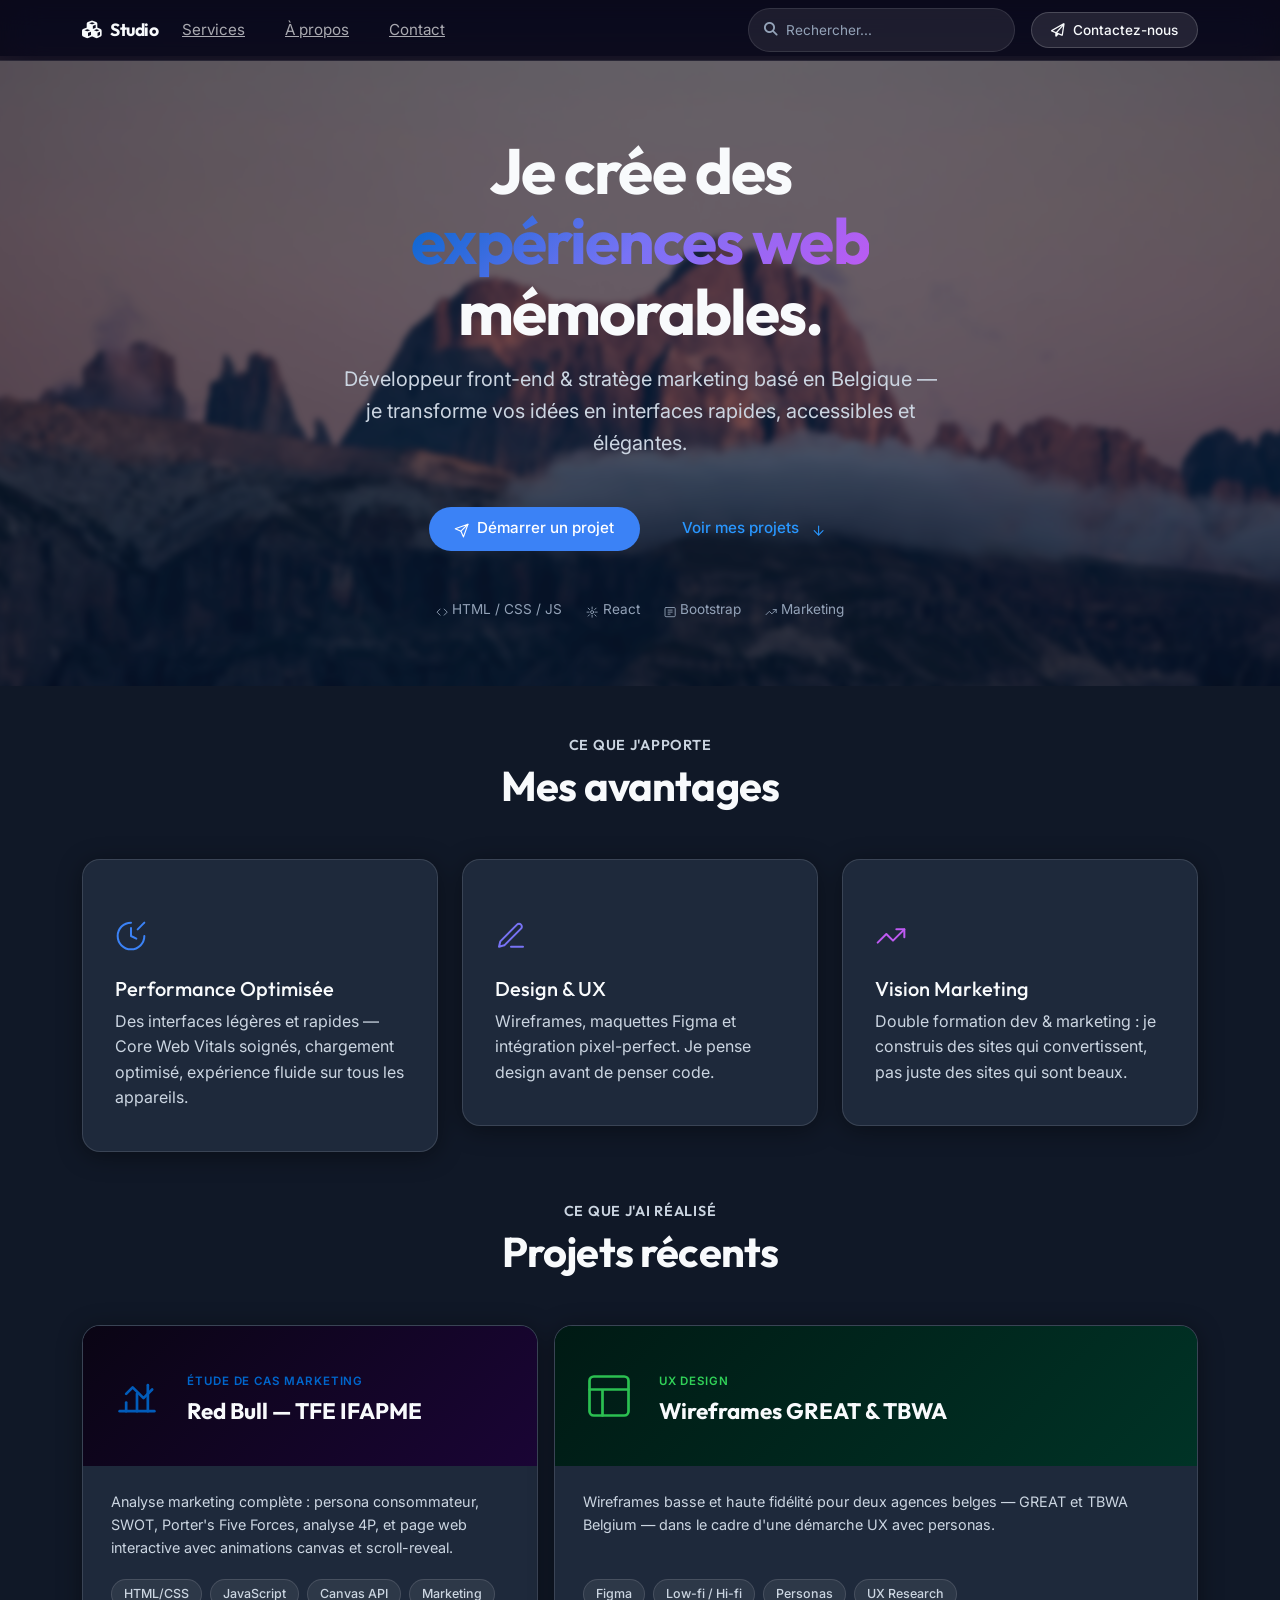
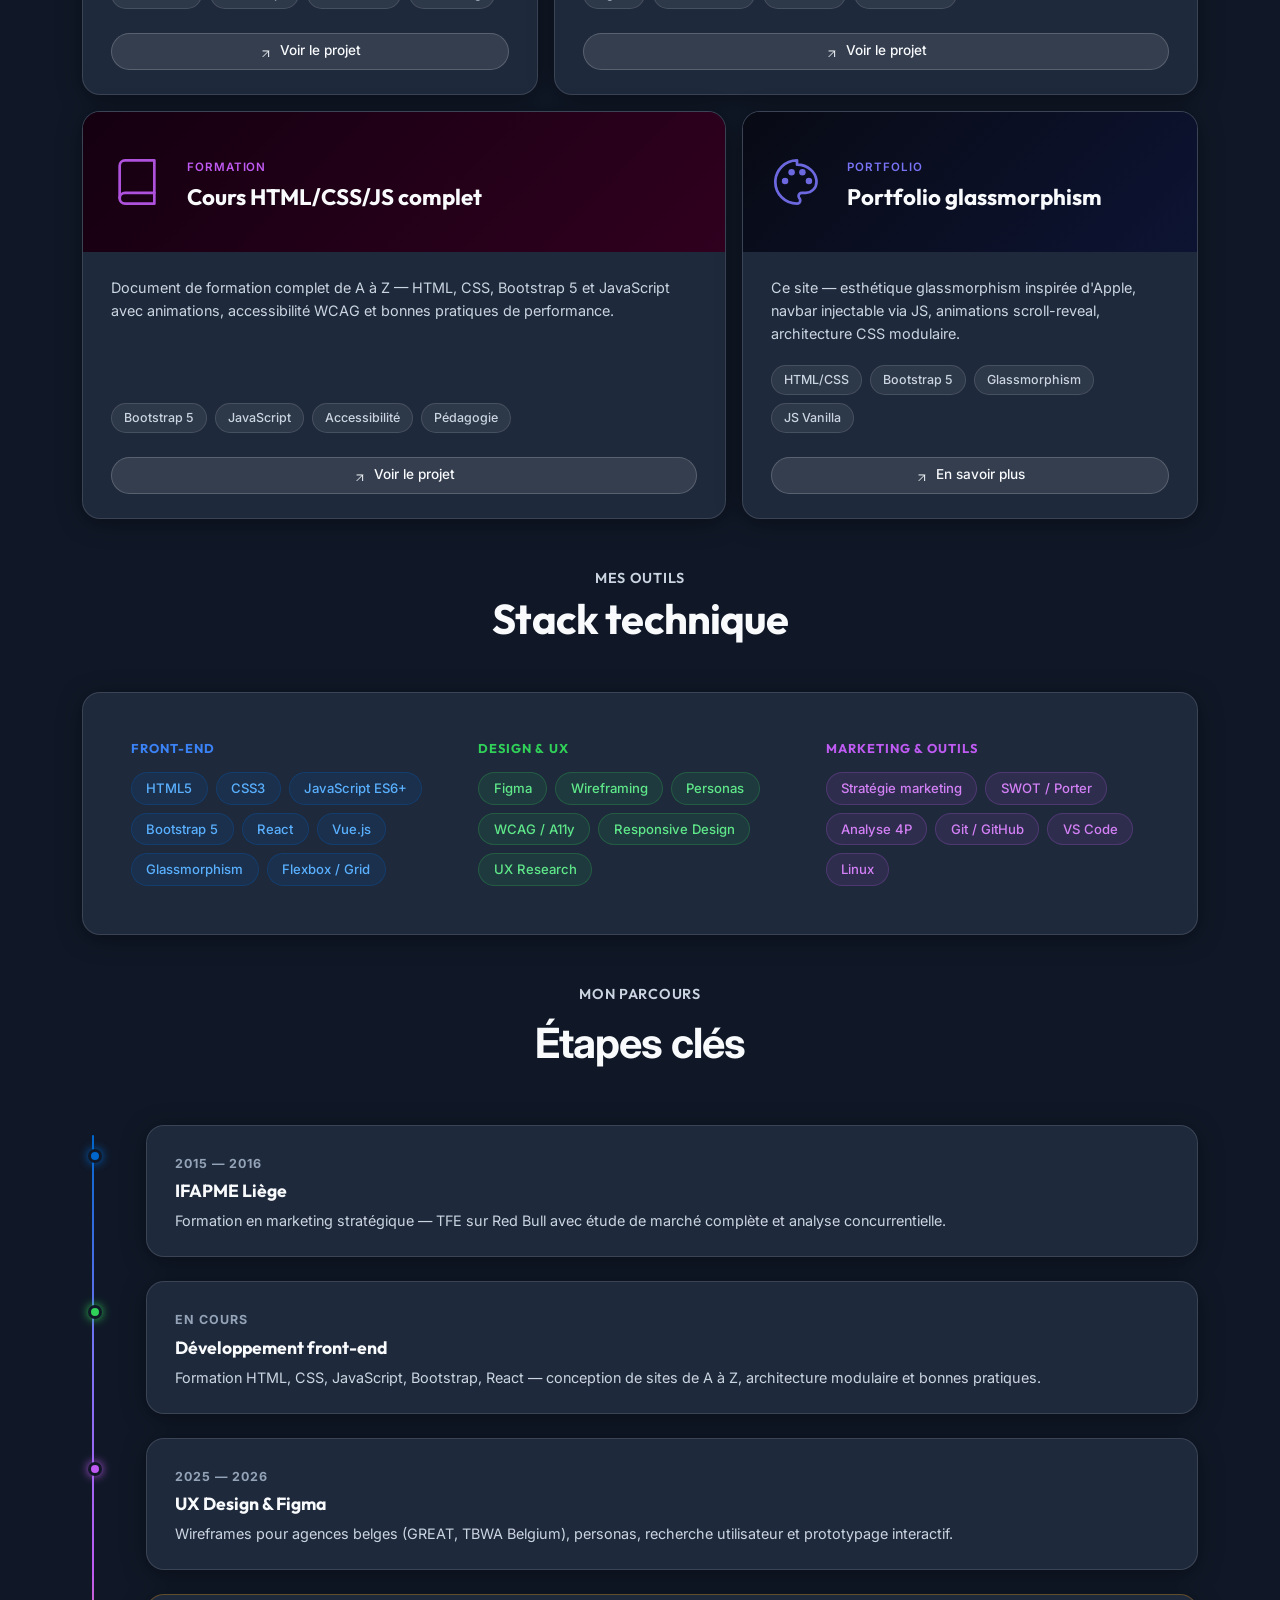
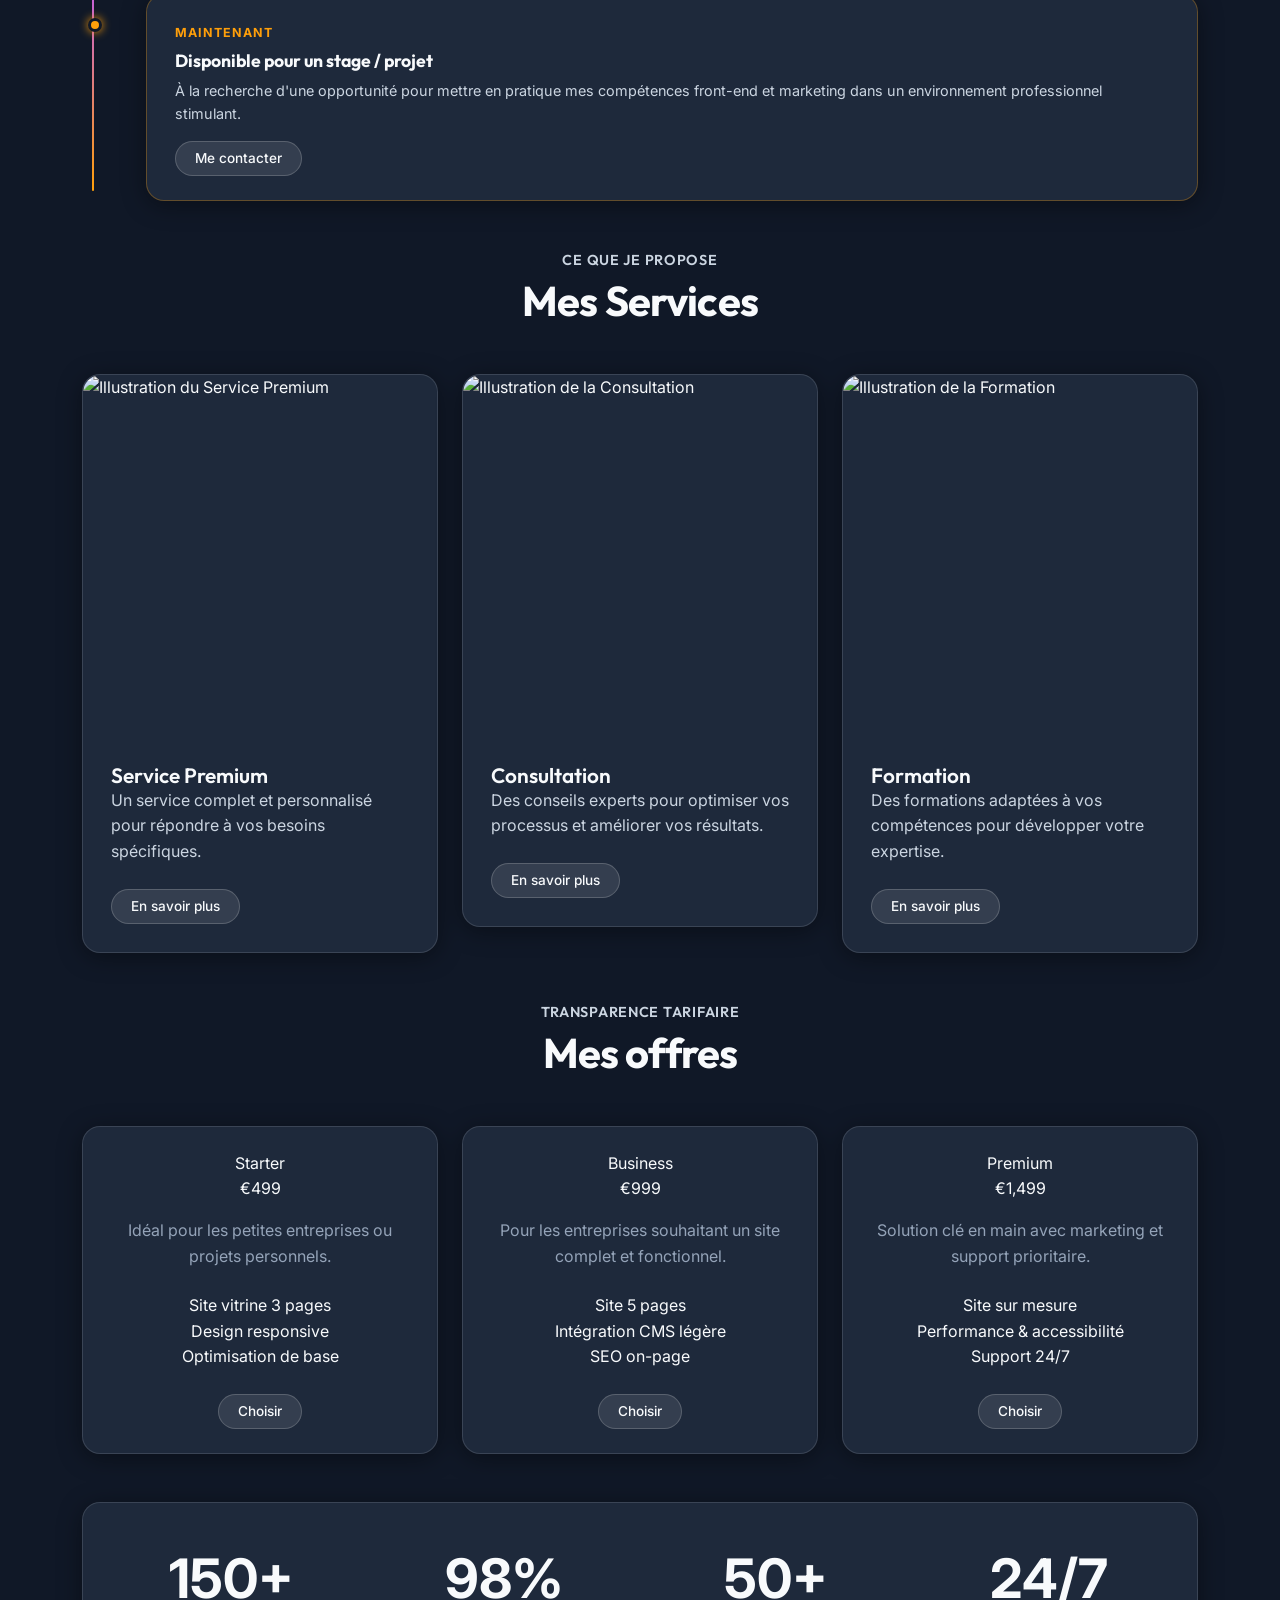
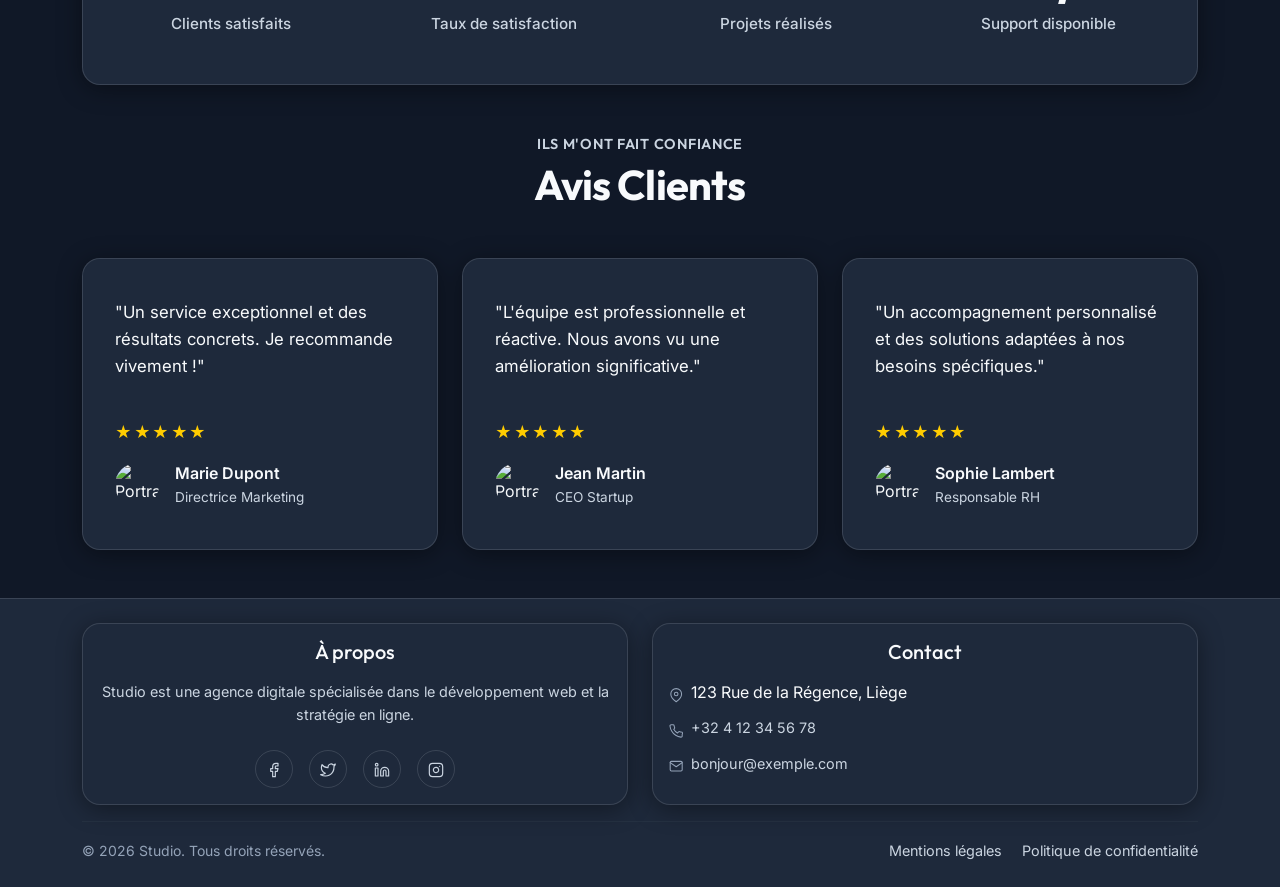
==== commit 5ca5be79: "Add files via upload" ====
--- a/index.html
+++ b/index.html
@@ -9,29 +9,84 @@
     <meta name="theme-color" content="#120924">
     <meta name="keywords" content="studio, développement web, services, consultation, formation">
     <meta name="author" content="Quentin Hawotte">
+    <meta property="og:title" content="Studio — Développement web moderne, services premium et consultation">
+    <meta property="og:description" content="Studio — Développement web moderne, services premium et consultation.">
+    <meta property="og:image" content="https://placehold.co/1200x630/120924/ff007f?text=Studio+OG+Image">
+    <meta property="og:url" content="https://votre-site.com">
+    <meta name="twitter:card" content="summary_large_image">
+    <meta name="twitter:title" content="Studio — Développement web moderne, services premium et consultation">
+    <meta name="twitter:description" content="Studio — Développement web moderne, services premium et consultation.">
+    <meta name="twitter:image" content="https://placehold.co/1200x630/120924/ff007f?text=Studio+Twitter+Image">
 
     <link rel="preconnect" href="https://fonts.googleapis.com">
     <link rel="preconnect" href="https://fonts.gstatic.com" crossorigin>
 
-    <link href="https://cdn.jsdelivr.net/npm/bootstrap@5.3.0/dist/css/bootstrap.min.css" rel="stylesheet">
+    <!-- Preload critical styles to improve LCP -->
+    <link rel="preload" href="https://cdn.jsdelivr.net/npm/bootstrap@5.3.0/dist/css/bootstrap.min.css" as="style" onload="this.rel='stylesheet'">
     <link href="https://cdnjs.cloudflare.com/ajax/libs/font-awesome/6.4.0/css/all.min.css" rel="stylesheet">
-    <link
-        href="https://fonts.googleapis.com/css2?family=Outfit:wght@400;600;700;900&family=Inter:wght@300;400;500&display=swap"
-        rel="stylesheet">
+    <style>
+        /* Minimalist SVG icon helpers */
+        .icon {
+            display: inline-block;
+            vertical-align: -0.125em;
+        }
+
+        .icon svg {
+            width: 1em;
+            height: 1em;
+            stroke: currentColor;
+            fill: none;
+            stroke-width: 1.75;
+            stroke-linecap: round;
+            stroke-linejoin: round;
+        }
+
+        .icon-lg svg {
+            width: 2rem;
+            height: 2rem;
+            stroke-width: 1.5;
+        }
+
+        .icon-sm svg {
+            width: 0.9em;
+            height: 0.9em;
+        }
+    </style>
+    <!-- Load Google Fonts non-blocking (preload then apply) -->
+    <link rel="preload" href="https://fonts.googleapis.com/css2?family=Outfit:wght@400;600;700;900&family=Inter:wght@300;400;500&display=swap" as="style" onload="this.rel='stylesheet'">
     <link rel="icon"
-        href="data:image/svg+xml,%3Csvg xmlns='http://www.w3.org/2000/svg' viewBox='0 0 100 100'%3E%3Crect width='100' height='100' fill='%23120924'/%3E%3Ctext x='50' y='58' font-size='50' text-anchor='middle' dominant-baseline='middle' fill='%23ffffff' font-family='Outfit, sans-serif'%3ES%3C/text%3E%3C/svg%3E">
-    <link rel="stylesheet" href="main.css">
+        href="data:image/svg+xml,%3Csvg xmlns='http://www.w3.org/2000/svg' viewBox='0 0 100 100'%3E%3Crect width='100' height='100' fill='%23120924'/%3E%3Ccircle cx='50' cy='50' r='20' fill='%23ffffff'/%3E%3C/svg%3E">
+    <!-- Preload local main CSS then apply to reduce render-blocking -->
+    <link rel="preload" href="main.css" as="style" onload="this.rel='stylesheet'">
+    <noscript><link rel="stylesheet" href="main.css"></noscript>
+    <style>
+        .text-muted {
+            color: var(--text-muted, #9ca3af) !important;
+        }
+    </style>
 
 </head>
 
 <body>
+
+    <a class="skip-link visually-hidden-focusable" href="#main-content">Aller au contenu</a>
 
     <header>
         <div id="navbar"></div>
         <noscript>
             <nav class="navbar navbar-expand-md navbar-dark" aria-label="Navigation principale">
                 <div class="container">
-                    <a class="navbar-brand" href="index.html">Studio</a>
+                    <a class="navbar-brand d-flex align-items-center gap-2" href="index.html">
+                        <span class="navbar-logo d-inline-flex align-items-center justify-content-center"
+                            style="width:2.25rem;height:2.25rem;border-radius:0.75rem;background:#120924;">
+                            <svg viewBox="0 0 24 24" width="18" height="18" fill="none" stroke="#ff007f"
+                                stroke-width="1.75" stroke-linecap="round" stroke-linejoin="round">
+                                <circle cx="12" cy="12" r="6" />
+                                <path d="M12 8v4l3 2" />
+                            </svg>
+                        </span>
+                        Studio
+                    </a>
                     <ul class="navbar-nav ms-auto">
                         <li class="nav-item"><a class="nav-link" href="index.html#services">Services</a></li>
                         <li class="nav-item"><a class="nav-link" href="a-propos.html" aria-current="page">À propos</a>
@@ -59,23 +114,42 @@
             </p>
             <div class="d-flex justify-content-center align-items-center gap-3 flex-wrap">
                 <button class="btn btn-glass btn-lg" data-bs-toggle="modal" data-bs-target="#modalContact">
-                    <i class="fa-regular fa-paper-plane me-2" aria-hidden="true"></i>Démarrer un projet
+                    <span class="icon me-2" aria-hidden="true"><svg viewBox="0 0 24 24">
+                            <line x1="22" y1="2" x2="11" y2="13" />
+                            <polygon points="22 2 15 22 11 13 2 9 22 2" />
+                        </svg></span>Démarrer un projet
                 </button>
                 <a href="#projects" class="btn btn-glass-outline btn-lg">
-                    Voir mes projets <i class="fa-solid fa-arrow-down ms-2" aria-hidden="true"></i>
+                    Voir mes projets <span class="icon ms-2" aria-hidden="true"><svg viewBox="0 0 24 24">
+                            <line x1="12" y1="5" x2="12" y2="19" />
+                            <polyline points="19 12 12 19 5 12" />
+                        </svg></span>
                 </a>
             </div>
             <div class="mt-5 d-flex justify-content-center gap-4 flex-wrap"
                 style="color:var(--text-muted);font-size:0.85rem;">
-                <span><i class="fa-solid fa-code me-1" aria-hidden="true"></i> HTML / CSS / JS</span>
-                <span><i class="fa-brands fa-react me-1" aria-hidden="true"></i> React</span>
-                <span><i class="fa-brands fa-bootstrap me-1" aria-hidden="true"></i> Bootstrap</span>
-                <span><i class="fa-solid fa-chart-line me-1" aria-hidden="true"></i> Marketing</span>
+                <span><span class="icon icon-sm" aria-hidden="true"><svg viewBox="0 0 24 24">
+                            <polyline points="16 18 22 12 16 6" />
+                            <polyline points="8 6 2 12 8 18" />
+                        </svg></span> HTML / CSS / JS</span>
+                <span><span class="icon icon-sm" aria-hidden="true"><svg viewBox="0 0 24 24">
+                            <circle cx="12" cy="12" r="3" />
+                            <path
+                                d="M12 2v4M12 18v4M4.22 4.22l2.83 2.83M16.95 16.95l2.83 2.83M2 12h4M18 12h4M4.22 19.78l2.83-2.83M16.95 7.05l2.83-2.83" />
+                        </svg></span> React</span>
+                <span><span class="icon icon-sm" aria-hidden="true"><svg viewBox="0 0 24 24">
+                            <rect x="2" y="3" width="20" height="18" rx="2" />
+                            <path d="M8 12h8M8 8h8M8 16h4" />
+                        </svg></span> Bootstrap</span>
+                <span><span class="icon icon-sm" aria-hidden="true"><svg viewBox="0 0 24 24">
+                            <polyline points="22 7 13.5 15.5 8.5 10.5 2 17" />
+                            <polyline points="16 7 22 7 22 13" />
+                        </svg></span> Marketing</span>
             </div>
         </div>
     </section>
 
-    <main class="container my-5">
+    <main id="main-content" class="container my-5" role="main">
 
         <!-- ── Avantages ── -->
         <section class="mb-5" aria-labelledby="advantages-title">
@@ -87,10 +161,11 @@
                 <div class="col-md-4">
                     <article class="feature-card glass-base">
                         <div class="feature-icon" aria-hidden="true">
-                            <img src="https://images.unsplash.com/photo-1614728263952-84ea256f9679?q=80&w=3408&auto=format&fit=crop&ixlib=rb-4.1.0&ixid=M3wxMjA3fDB8MHxwaG90by1wYWdlfHx8fGVufDB8fHx8fA%3D%3D"
-                                loading="lazy"
-                                alt="SWAT icon" width="40" height="40"
-                                style="align-items: center; display: flex; justify-content: center;">
+                            <span class="icon icon-lg" style="color:var(--accent);"><svg viewBox="0 0 24 24">
+                                    <path d="M12 2a10 10 0 1 0 10 10" />
+                                    <path d="M12 6v6l4 2" />
+                                    <path d="M22 2l-5 5" />
+                                </svg></span>
                         </div>
                         <h3 class="h5">Performance Optimisée</h3>
                         <p class="mb-0">Des interfaces légères et rapides — Core Web Vitals soignés, chargement
@@ -100,10 +175,10 @@
                 <div class="col-md-4">
                     <article class="feature-card glass-base">
                         <div class="feature-icon" aria-hidden="true">
-                            <img src="https://images.unsplash.com/photo-1493397212122-2b85dda8106b?q=80&w=2671&auto=format&fit=crop&ixlib=rb-4.1.0&ixid=M3wxMjA3fDB8MHxwaG90by1wYWdlfHx8fGVufDB8fHx8fA%3D%3D"
-                                loading="lazy"
-                                alt="Design icon" width="40" height="40"
-                                style="display: flex; align-items: center; justify-content: center;">
+                            <span class="icon icon-lg" style="color:#7873f5;"><svg viewBox="0 0 24 24">
+                                    <path d="M12 20h9" />
+                                    <path d="M16.5 3.5a2.121 2.121 0 0 1 3 3L7 19l-4 1 1-4L16.5 3.5z" />
+                                </svg></span>
                         </div>
                         <h3 class="h5">Design & UX</h3>
                         <p class="mb-0">Wireframes, maquettes Figma et intégration pixel-perfect. Je pense design avant
@@ -113,10 +188,10 @@
                 <div class="col-md-4">
                     <article class="feature-card glass-base">
                         <div class="feature-icon" aria-hidden="true">
-                            <img src="https://images.unsplash.com/photo-1531379410502-63bfe8cdaf6f?q=80&w=1287&auto=format&fit=crop&ixlib=rb-4.1.0&ixid=M3wxMjA3fDB8MHxwaG90by1wYWdlfHx8fGVufDB8fHx8fA%3D%3D"
-                                loading="lazy"
-                                alt="Marketing icon" width="40" height="40"
-                                style="display: flex; align-items: center; justify-content: center;">
+                            <span class="icon icon-lg" style="color:#bf5af2;"><svg viewBox="0 0 24 24">
+                                    <polyline points="22 7 13.5 15.5 8.5 10.5 2 17" />
+                                    <polyline points="16 7 22 7 22 13" />
+                                </svg></span>
                         </div>
                         <h3 class="h5">Vision Marketing</h3>
                         <p class="mb-0">Double formation dev & marketing : je construis des sites qui convertissent, pas
@@ -143,7 +218,15 @@
                         <div
                             style="position:absolute;inset:0;background:radial-gradient(circle at 70% 50%,rgba(0,102,204,0.25),transparent 60%);">
                         </div>
-                        <span style="font-size:3.5rem;z-index:1;position:relative;">🥤</span>
+                        <span style="z-index:1;position:relative;opacity:0.9;"><svg width="52" height="52"
+                                viewBox="0 0 24 24" fill="none" stroke="#0066cc" stroke-width="1.25"
+                                stroke-linecap="round" stroke-linejoin="round">
+                                <path d="M4 19h16" />
+                                <path d="M7 15v4" />
+                                <path d="M12 11v8" />
+                                <path d="M17 7v12" />
+                                <path d="M7 11l3-3 5 5 4-4" />
+                            </svg></span>
                         <div style="margin-left:1.5rem;z-index:1;position:relative;">
                             <span
                                 style="font-size:0.72rem;font-weight:600;text-transform:uppercase;letter-spacing:0.08em;color:#0066cc;">Étude
@@ -165,18 +248,25 @@
                             <span class="tech-tag">Marketing</span>
                         </div>
                         <a href="contact.html" class="btn btn-glass-sm mt-auto">
-                            <i class="fa-solid fa-arrow-up-right-from-square me-2" aria-hidden="true"></i>Voir le projet
+                            <span class="icon me-2" aria-hidden="true"><svg viewBox="0 0 24 24">
+                                    <path d="M7 17L17 7" />
+                                    <polyline points="7 7 17 7 17 17" />
+                                </svg></span>Voir le projet
                         </a>
                     </div>
                 </article>
 
-                <!-- Carte 2 — GREAT & TBWA (petite droite) -->
                 <article class="bento-proj-2 bento-proj-card glass-base">
                     <div class="bento-proj-banner" style="background:linear-gradient(135deg,#001a14,#003326);">
                         <div
                             style="position:absolute;inset:0;background:radial-gradient(circle at 70% 50%,rgba(48,209,88,0.2),transparent 60%);">
                         </div>
-                        <span style="font-size:3.5rem;z-index:1;position:relative;">🏢</span>
+                        <span style="z-index:1;position:relative;opacity:0.9;"><svg width="52" height="52"
+                                viewBox="0 0 24 24" fill="none" stroke="#30d158" stroke-width="1.25"
+                                stroke-linecap="round" stroke-linejoin="round">
+                                <rect x="3" y="3" width="18" height="18" rx="2" />
+                                <path d="M3 9h18M9 21V9" />
+                            </svg></span>
                         <div style="margin-left:1.5rem;z-index:1;position:relative;">
                             <span
                                 style="font-size:0.72rem;font-weight:600;text-transform:uppercase;letter-spacing:0.08em;color:#30d158;">UX
@@ -198,7 +288,10 @@
                             <span class="tech-tag">UX Research</span>
                         </div>
                         <a href="contact.html" class="btn btn-glass-sm mt-auto">
-                            <i class="fa-solid fa-arrow-up-right-from-square me-2" aria-hidden="true"></i>Voir le projet
+                            <span class="icon me-2" aria-hidden="true"><svg viewBox="0 0 24 24">
+                                    <path d="M7 17L17 7" />
+                                    <polyline points="7 7 17 7 17 17" />
+                                </svg></span>Voir le projet
                         </a>
                     </div>
                 </article>
@@ -209,7 +302,12 @@
                         <div
                             style="position:absolute;inset:0;background:radial-gradient(circle at 70% 50%,rgba(191,90,242,0.25),transparent 60%);">
                         </div>
-                        <span style="font-size:3.5rem;z-index:1;position:relative;">📚</span>
+                        <span style="z-index:1;position:relative;opacity:0.9;"><svg width="52" height="52"
+                                viewBox="0 0 24 24" fill="none" stroke="#bf5af2" stroke-width="1.25"
+                                stroke-linecap="round" stroke-linejoin="round">
+                                <path d="M4 19.5A2.5 2.5 0 0 1 6.5 17H20" />
+                                <path d="M6.5 2H20v20H6.5A2.5 2.5 0 0 1 4 19.5v-15A2.5 2.5 0 0 1 6.5 2z" />
+                            </svg></span>
                         <div style="margin-left:1.5rem;z-index:1;position:relative;">
                             <span
                                 style="font-size:0.72rem;font-weight:600;text-transform:uppercase;letter-spacing:0.08em;color:#bf5af2;">Formation</span>
@@ -230,7 +328,10 @@
                             <span class="tech-tag">Pédagogie</span>
                         </div>
                         <a href="contact.html" class="btn btn-glass-sm mt-auto">
-                            <i class="fa-solid fa-arrow-up-right-from-square me-2" aria-hidden="true"></i>Voir le projet
+                            <span class="icon me-2" aria-hidden="true"><svg viewBox="0 0 24 24">
+                                    <path d="M7 17L17 7" />
+                                    <polyline points="7 7 17 7 17 17" />
+                                </svg></span>Voir le projet
                         </a>
                     </div>
                 </article>
@@ -241,7 +342,16 @@
                         <div
                             style="position:absolute;inset:0;background:radial-gradient(circle at 70% 50%,rgba(120,115,245,0.25),transparent 60%);">
                         </div>
-                        <span style="font-size:3.5rem;z-index:1;position:relative;">🎨</span>
+                        <span style="z-index:1;position:relative;opacity:0.9;"><svg width="52" height="52"
+                                viewBox="0 0 24 24" fill="none" stroke="#7873f5" stroke-width="1.25"
+                                stroke-linecap="round" stroke-linejoin="round">
+                                <path
+                                    d="M12 2C6.48 2 2 6.48 2 12s4.48 10 10 10c.83 0 1.5-.67 1.5-1.5 0-.39-.15-.74-.39-1.01-.23-.26-.38-.61-.38-.99 0-.83.67-1.5 1.5-1.5H16c2.76 0 5-2.24 5-5 0-4.42-4.03-8-9-8z" />
+                                <circle cx="6.5" cy="11.5" r="1.5" fill="#7873f5" stroke="none" />
+                                <circle cx="9.5" cy="7.5" r="1.5" fill="#7873f5" stroke="none" />
+                                <circle cx="14.5" cy="7.5" r="1.5" fill="#7873f5" stroke="none" />
+                                <circle cx="17.5" cy="11.5" r="1.5" fill="#7873f5" stroke="none" />
+                            </svg></span>
                         <div style="margin-left:1.5rem;z-index:1;position:relative;">
                             <span
                                 style="font-size:0.72rem;font-weight:600;text-transform:uppercase;letter-spacing:0.08em;color:#7873f5;">Portfolio</span>
@@ -262,12 +372,15 @@
                             <span class="tech-tag">JS Vanilla</span>
                         </div>
                         <a href="a-propos.html" class="btn btn-glass-sm mt-auto">
-                            <i class="fa-solid fa-arrow-up-right-from-square me-2" aria-hidden="true"></i>En savoir plus
+                            <span class="icon me-2" aria-hidden="true"><svg viewBox="0 0 24 24">
+                                    <path d="M7 17L17 7" />
+                                    <polyline points="7 7 17 7 17 17" />
+                                </svg></span>En savoir plus
                         </a>
                     </div>
                 </article>
 
-            </div><!-- /bento-projects -->
+            </div>
         </section>
 
         <!-- ── Stack technique ── -->
@@ -381,7 +494,7 @@
                 <div class="col">
                     <article class="service-card glass-base">
                         <img src="https://placehold.co/600x360/120924/ff007f?text=Service+Premium" class="card-img-top"
-                            alt="Illustration du Service Premium">
+                            alt="Illustration du Service Premium" width="600" height="360" loading="lazy" decoding="async">
                         <div class="card-body">
                             <h3 class="card-title h5">Service Premium</h3>
                             <p class="card-text mb-0">Un service complet et personnalisé pour répondre à vos besoins
@@ -394,7 +507,7 @@
                 <div class="col">
                     <article class="service-card glass-base">
                         <img src="https://placehold.co/600x360/080511/00f5d4?text=Consultation" class="card-img-top"
-                            alt="Illustration de la Consultation">
+                            alt="Illustration de la Consultation" width="600" height="360" loading="lazy" decoding="async">
                         <div class="card-body">
                             <h3 class="card-title h5">Consultation</h3>
                             <p class="card-text mb-0">Des conseils experts pour optimiser vos processus et améliorer vos
@@ -407,7 +520,7 @@
                 <div class="col">
                     <article class="service-card glass-base">
                         <img src="https://placehold.co/600x360/7000ff/ffffff?text=Formation" class="card-img-top"
-                            alt="Illustration de la Formation">
+                            alt="Illustration de la Formation" width="600" height="360" loading="lazy" decoding="async">
                         <div class="card-body">
                             <h3 class="card-title h5">Formation</h3>
                             <p class="card-text mb-0">Des formations adaptées à vos compétences pour développer votre
@@ -415,6 +528,55 @@
                             <button class="btn btn-glass-sm mt-4" aria-label="En savoir plus sur la Formation">En savoir
                                 plus</button>
                         </div>
+                    </article>
+                </div>
+            </div>
+        </section>
+
+        <!-- ── Prix ── -->
+        <section class="mb-5" aria-labelledby="pricing-title">
+            <div class="text-center mb-5">
+                <p class="section-label">Transparence tarifaire</p>
+                <h2 id="pricing-title" class="section-title">Mes offres</h2>
+            </div>
+            <div class="row row-cols-1 row-cols-md-3 g-4">
+                <div class="col">
+                    <article class="pricing-card glass-base p-4 h-100 text-center">
+                        <span class="pricing-badge">Starter</span>
+                        <div class="pricing-price mb-3">€499</div>
+                        <p class="mb-4 text-muted">Idéal pour les petites entreprises ou projets personnels.</p>
+                        <ul class="list-unstyled mb-4">
+                            <li>Site vitrine 3 pages</li>
+                            <li>Design responsive</li>
+                            <li>Optimisation de base</li>
+                        </ul>
+                        <a href="contact.html" class="btn btn-glass-sm">Choisir</a>
+                    </article>
+                </div>
+                <div class="col">
+                    <article class="pricing-card glass-base p-4 h-100 text-center">
+                        <span class="pricing-badge">Business</span>
+                        <div class="pricing-price mb-3">€999</div>
+                        <p class="mb-4 text-muted">Pour les entreprises souhaitant un site complet et fonctionnel.</p>
+                        <ul class="list-unstyled mb-4">
+                            <li>Site 5 pages</li>
+                            <li>Intégration CMS légère</li>
+                            <li>SEO on-page</li>
+                        </ul>
+                        <a href="contact.html" class="btn btn-glass-sm">Choisir</a>
+                    </article>
+                </div>
+                <div class="col">
+                    <article class="pricing-card glass-base p-4 h-100 text-center">
+                        <span class="pricing-badge">Premium</span>
+                        <div class="pricing-price mb-3">€1,499</div>
+                        <p class="mb-4 text-muted">Solution clé en main avec marketing et support prioritaire.</p>
+                        <ul class="list-unstyled mb-4">
+                            <li>Site sur mesure</li>
+                            <li>Performance & accessibilité</li>
+                            <li>Support 24/7</li>
+                        </ul>
+                        <a href="contact.html" class="btn btn-glass-sm">Choisir</a>
                     </article>
                 </div>
             </div>
@@ -449,194 +611,223 @@
                 <p class="section-label">Ils m'ont fait confiance</p>
                 <h2 id="testimonials-title" class="section-title">Avis Clients</h2>
             </div>
-            <div class="row g-4">
-                <div class="col-lg-4">
-                    <figure class="testimonial-card glass-base m-auto h-100">
-                        <blockquote class="blockquote m-auto">
+            <div class="row g-4 justify-content-center">
+
+                <!-- Card 1 -->
+                <div class="col-lg-4 d-flex">
+                    <figure class="testimonial-card glass-base w-100 d-flex flex-column">
+                        <blockquote class="blockquote flex-grow-1">
                             <p class="card-text mb-4">"Un service exceptionnel et des résultats concrets. Je recommande
                                 vivement !"</p>
                         </blockquote>
-                        <div class="stars mb-3" aria-label="Évaluation : 5 étoiles sur 5"><span
-                                aria-label="5 étoiles sur 5">
-                                ★★★★★
-                            </span></div>
-                        <figcaption class="d-flex justify-content align-items-center">
+                        <div class="stars mb-3" aria-label="Évaluation : 5 étoiles sur 5">
+                            <span aria-hidden="true">★★★★★</span>
+                        </div>
+                        <figcaption class="d-flex align-items-center gap-3">
                             <img src="https://placehold.co/44x44/120924/ff007f?text=MD" alt="Portrait de Marie Dupont"
-                                class="avatar me-3" width="44" height="44">
-                            <div>
+                                class="avatar flex-shrink-0" width="44" height="44">
+                            <div class="client-info">
                                 <div class="client-name">Marie Dupont</div>
                                 <div class="client-role">Directrice Marketing</div>
                             </div>
                         </figcaption>
                     </figure>
                 </div>
-                <div class="col-lg-4">
-                    <figure class="testimonial-card glass-base m-auto h-100">
-                        <blockquote class="blockquote m-auto">
+
+                <!-- Card 2 -->
+                <div class="col-lg-4 d-flex">
+                    <figure class="testimonial-card glass-base w-100 d-flex flex-column">
+                        <blockquote class="blockquote flex-grow-1">
                             <p class="card-text mb-4">"L'équipe est professionnelle et réactive. Nous avons vu une
                                 amélioration significative."</p>
                         </blockquote>
-                        <div class="stars mb-3" aria-label="Évaluation : 5 étoiles sur 5"><span
-                                aria-label="5 étoiles sur 5">
-                                ★★★★★
-                            </span></div>
-                        <figcaption class="d-flex justify-content-center align-items-center">
+                        <div class="stars mb-3" aria-label="Évaluation : 5 étoiles sur 5">
+                            <span aria-hidden="true">★★★★★</span>
+                        </div>
+                        <figcaption class="d-flex align-items-center gap-3">
                             <img src="https://placehold.co/44x44/080511/00f5d4?text=JM" alt="Portrait de Jean Martin"
-                                class="avatar me-3" width="44" height="44">
-                            <div>
+                                class="avatar flex-shrink-0" width="44" height="44">
+                            <div class="client-info">
                                 <div class="client-name">Jean Martin</div>
                                 <div class="client-role">CEO Startup</div>
                             </div>
                         </figcaption>
                     </figure>
                 </div>
-                <div class="col-lg-4">
-                    <figure class="testimonial-card glass-base m-auto h-100">
-                        <blockquote class="blockquote m-auto">
+
+                <!-- Card 3 -->
+                <div class="col-lg-4 d-flex">
+                    <figure class="testimonial-card glass-base w-100 d-flex flex-column">
+                        <blockquote class="blockquote flex-grow-1">
                             <p class="card-text mb-4">"Un accompagnement personnalisé et des solutions adaptées à nos
                                 besoins spécifiques."</p>
                         </blockquote>
-                        <div class="stars mb-3" aria-label="Évaluation : 5 étoiles sur 5"><span
-                                aria-label="5 étoiles sur 5">
-                                ★★★★★
-                            </span></div>
-                        <figcaption class="d-flex justify-content-center align-items-center">
+                        <div class="stars mb-3" aria-label="Évaluation : 5 étoiles sur 5">
+                            <span aria-hidden="true">★★★★★</span>
+                        </div>
+                        <figcaption class="d-flex align-items-center gap-3">
                             <img src="https://placehold.co/44x44/7000ff/ffffff?text=SL" alt="Portrait de Sophie Lambert"
-                                class="avatar me-3" width="44" height="44">
-                            <div>
+                                class="avatar flex-shrink-0" width="44" height="44">
+                            <div class="client-info">
                                 <div class="client-name">Sophie Lambert</div>
                                 <div class="client-role">Responsable RH</div>
                             </div>
                         </figcaption>
                     </figure>
                 </div>
+
             </div>
         </section>
 
 
-        <!-- ── Footer ── -->
-        <footer class="py-4 mt-1" role="contentinfo" aria-label="Pied de page">
-            <div class="container">
-                <div class="row g-4">
-                    <div class="col-12 col-md-6">
-                        <div class="glass-base p-3 h-100 text-center">
-                            <h2 class="h5">À propos</h2>
-                            <p class="footer-about-text mt-3 mb-4">Studio est une agence digitale spécialisée dans le
-                                développement web et la stratégie en ligne.</p>
-                            <nav class="social-nav" aria-label="Liens vers les réseaux sociaux">
-                                <ul class="d-flex justify-content-center align-items-center gap-3 list-unstyled mb-0">
-                                    <li>
-                                        <a href="#" class="social-icon" aria-label="Suivez-nous sur Facebook"><i
-                                                class="fab fa-facebook-f" aria-hidden="true"></i><span
-                                                class="visually-hidden">Facebook</span></a>
-                                    </li>
-                                    <li>
-                                        <a href="#" class="social-icon" aria-label="Suivez-nous sur Twitter"><i
-                                                class="fab fa-twitter" aria-hidden="true"></i><span
-                                                class="visually-hidden">Twitter</span></a>
-                                    </li>
-                                    <li>
-                                        <a href="#" class="social-icon" aria-label="Suivez-nous sur LinkedIn"><i
-                                                class="fab fa-linkedin-in" aria-hidden="true"></i><span
-                                                class="visually-hidden">LinkedIn</span></a>
-                                    </li>
-                                    <li>
-                                        <a href="#" class="social-icon" aria-label="Suivez-nous sur Instagram"><i
-                                                class="fab fa-instagram" aria-hidden="true"></i><span
-                                                class="visually-hidden">Instagram</span></a>
-                                    </li>
-                                </ul>
-                            </nav>
-                        </div>
-                    </div>
-                    <div class="col-12 col-md-6">
-                        <div class="glass-base p-3 h-100 text-center">
-                            <h2 class="h5">Contact</h2>
-                            <address class="mt-3 mb-0 text-start" aria-label="Coordonnées de contact">
-                                <p class="mb-2"><i class="fas fa-map-marker-alt me-2 text-muted"
-                                        aria-hidden="true"></i>123 Rue de la Régence, Liège</p>
-                                <p class="mb-2"><i class="fas fa-phone me-2 text-muted" aria-hidden="true"></i><a
-                                        href="tel:+32412345678" class="footer-link">+32 4 12 34 56 78</a></p>
-                                <p class="mb-0"><i class="fas fa-envelope me-2 text-muted" aria-hidden="true"></i><a
-                                        href="mailto:bonjour@exemple.com" class="footer-link">bonjour@exemple.com</a>
-                                </p>
-                            </address>
-                        </div>
-                    </div>
-                </div>
-                <hr class="my-3" style="border-color:var(--glass-border);">
-                <div class="row align-items-center">
-                    <div class="col-md-6"><small class="text-muted">© 2026 Studio. Tous droits réservés.</small></div>
-                    <div class="col-md-6 text-md-end mt-2 mt-md-0">
-                        <a href="#" class="footer-link d-inline me-3">Mentions légales</a>
-                        <a href="#" class="footer-link d-inline">Politique de confidentialité</a>
-                    </div>
-                </div>
-            </div>
-        </footer>
-
-        <!-- ── Modal Contact ── -->
-        <div class="modal fade" id="modalContact" tabindex="-1" aria-labelledby="modalContactTitle"
-            aria-describedby="modalContactDesc">
-            <div class="modal-dialog modal-dialog-centered">
-                <div class="modal-content text-start">
-                    <div class="modal-header border-0 pb-0">
-                        <h2 class="modal-title fs-5" id="modalContactTitle">Envoyer un message</h2>
-                        <button type="button" class="btn-close btn-close-white" data-bs-dismiss="modal"
-                            aria-label="Fermer la fenêtre de contact"></button>
-                    </div>
-                    <div class="modal-body pt-3">
-                        <p id="modalContactDesc" class="text-muted small mb-4">Remplissez ce formulaire pour me faire
-                            part de votre projet. Je vous répondrai sous 24h.</p>
-                        <form action="#" method="POST" novalidate>
-                            <div class="mb-3">
-                                <label for="contact-email" class="form-label">Adresse email <span
-                                        aria-hidden="true">*</span></label>
-                                <input type="email" class="form-control" id="contact-email" name="email"
-                                    placeholder="jean@exemple.com" autocomplete="email" required aria-required="true">
-                            </div>
-                            <div class="mb-3">
-                                <label for="contact-subject" class="form-label">Sujet <span
-                                        aria-hidden="true">*</span></label>
-                                <input type="text" class="form-control" id="contact-subject" name="subject"
-                                    placeholder="Objet de votre message" required aria-required="true">
-                            </div>
-                            <div class="mb-3">
-                                <label for="contact-message" class="form-label">Message <span
-                                        aria-hidden="true">*</span></label>
-                                <textarea class="form-control" id="contact-message" name="message" rows="4"
-                                    placeholder="Votre message…" required aria-required="true"></textarea>
-                            </div>
-                            <div class="modal-footer px-0 pb-0 pt-3 border-0">
-                                <button type="button" class="btn btn-secondary" data-bs-dismiss="modal">Annuler</button>
-                                <button type="submit" class="btn btn-primary">Envoyer</button>
-                            </div>
-                        </form>
-                    </div>
+    </main>
+
+    <!-- ── Footer ── -->
+    <footer class="py-4 mt-1" role="contentinfo" aria-label="Pied de page">
+        <div class="container">
+            <div class="row g-4">
+                <div class="col-12 col-md-6">
+                    <div class="glass-base p-3 h-100 text-center">
+                        <h2 class="h5">À propos</h2>
+                        <p class="footer-about-text mt-3 mb-4">Studio est une agence digitale spécialisée dans le
+                            développement web et la stratégie en ligne.</p>
+                        <nav class="social-nav" aria-label="Liens vers les réseaux sociaux">
+                            <ul class="d-flex justify-content-center align-items-center gap-3 list-unstyled mb-0">
+                                <li>
+                                    <a href="#" class="social-icon" aria-label="Suivez-nous sur Facebook"><span
+                                            class="icon" aria-hidden="true"><svg viewBox="0 0 24 24">
+                                                <path
+                                                    d="M18 2h-3a5 5 0 0 0-5 5v3H7v4h3v8h4v-8h3l1-4h-4V7a1 1 0 0 1 1-1h3z" />
+                                            </svg></span><span class="visually-hidden">Facebook</span></a>
+                                </li>
+                                <li>
+                                    <a href="#" class="social-icon" aria-label="Suivez-nous sur Twitter"><span
+                                            class="icon" aria-hidden="true"><svg viewBox="0 0 24 24">
+                                                <path
+                                                    d="M23 3a10.9 10.9 0 0 1-3.14 1.53 4.48 4.48 0 0 0-7.86 3v1A10.66 10.66 0 0 1 3 4s-4 9 5 13a11.64 11.64 0 0 1-7 2c9 5 20 0 20-11.5a4.5 4.5 0 0 0-.08-.83A7.72 7.72 0 0 0 23 3z" />
+                                            </svg></span><span class="visually-hidden">Twitter</span></a>
+                                </li>
+                                <li>
+                                    <a href="#" class="social-icon" aria-label="Suivez-nous sur LinkedIn"><span
+                                            class="icon" aria-hidden="true"><svg viewBox="0 0 24 24">
+                                                <path
+                                                    d="M16 8a6 6 0 0 1 6 6v7h-4v-7a2 2 0 0 0-2-2 2 2 0 0 0-2 2v7h-4v-7a6 6 0 0 1 6-6z" />
+                                                <rect x="2" y="9" width="4" height="12" />
+                                                <circle cx="4" cy="4" r="2" />
+                                            </svg></span><span class="visually-hidden">LinkedIn</span></a>
+                                </li>
+                                <li>
+                                    <a href="#" class="social-icon" aria-label="Suivez-nous sur Instagram"><span
+                                            class="icon" aria-hidden="true"><svg viewBox="0 0 24 24">
+                                                <rect x="2" y="2" width="20" height="20" rx="5" ry="5" />
+                                                <path d="M16 11.37A4 4 0 1 1 12.63 8 4 4 0 0 1 16 11.37z" />
+                                                <line x1="17.5" y1="6.5" x2="17.51" y2="6.5" />
+                                            </svg></span><span class="visually-hidden">Instagram</span></a>
+                                </li>
+                            </ul>
+                        </nav>
+                    </div>
+                </div>
+                <div class="col-12 col-md-6">
+                    <div class="glass-base p-3 h-100 text-center">
+                        <h2 class="h5">Contact</h2>
+                        <address class="mt-3 mb-0 text-start" aria-label="Coordonnées de contact">
+                            <p class="mb-2"><span class="icon icon-sm me-2 text-muted" aria-hidden="true"><svg
+                                        viewBox="0 0 24 24">
+                                        <path d="M21 10c0 7-9 13-9 13s-9-6-9-13a9 9 0 0 1 18 0z" />
+                                        <circle cx="12" cy="10" r="3" />
+                                    </svg></span>123 Rue de la Régence, Liège</p>
+                            <p class="mb-2"><span class="icon icon-sm me-2 text-muted" aria-hidden="true"><svg
+                                        viewBox="0 0 24 24">
+                                        <path
+                                            d="M22 16.92v3a2 2 0 0 1-2.18 2 19.79 19.79 0 0 1-8.63-3.07A19.5 19.5 0 0 1 4.69 12a19.79 19.79 0 0 1-3.07-8.67A2 2 0 0 1 3.6 1.27h3a2 2 0 0 1 2 1.72c.127.96.361 1.903.7 2.81a2 2 0 0 1-.45 2.11L7.91 8.91a16 16 0 0 0 6.16 6.16l1.87-1.87a2 2 0 0 1 2.11-.45c.907.339 1.85.573 2.81.7A2 2 0 0 1 22 16.92z" />
+                                    </svg></span><a href="tel:+32412345678" class="footer-link">+32 4 12 34 56 78</a>
+                            </p>
+                            <p class="mb-0"><span class="icon icon-sm me-2 text-muted" aria-hidden="true"><svg
+                                        viewBox="0 0 24 24">
+                                        <path
+                                            d="M4 4h16c1.1 0 2 .9 2 2v12c0 1.1-.9 2-2 2H4c-1.1 0-2-.9-2-2V6c0-1.1.9-2 2-2z" />
+                                        <polyline points="22,6 12,13 2,6" />
+                                    </svg></span><a href="mailto:bonjour@exemple.com"
+                                    class="footer-link">bonjour@exemple.com</a>
+                            </p>
+                        </address>
+                    </div>
+                </div>
+            </div>
+            <hr class="my-3" style="border-color:var(--glass-border);">
+            <div class="row align-items-center">
+                <div class="col-md-6"><small class="text-muted">© 2026 Studio. Tous droits réservés.</small></div>
+                <div class="col-md-6 text-md-end mt-2 mt-md-0">
+                    <a href="#" class="footer-link d-inline me-3">Mentions légales</a>
+                    <a href="#" class="footer-link d-inline">Politique de confidentialité</a>
                 </div>
             </div>
         </div>
-
-        <script src="https://cdn.jsdelivr.net/npm/bootstrap@5.3.0/dist/js/bootstrap.bundle.min.js"></script>
-        <script src="navbar.js" defer></script>
-        <script src="search.js" defer></script>
-        <script>
-            // Scroll-reveal
-            const observer = new IntersectionObserver(entries => {
-                entries.forEach(e => { if (e.isIntersecting) e.target.classList.add('visible'); });
-            }, { threshold: 0.1 });
-            document.querySelectorAll('.reveal').forEach(el => observer.observe(el));
-
-            // Validation formulaire inline
-            (() => {
-                const form = document.getElementById('contactForm');
-                if (!form) return;
-                form.addEventListener('submit', e => {
-                    if (!form.checkValidity()) { e.preventDefault(); e.stopPropagation(); }
-                    form.classList.add('was-validated');
-                });
-            })();
-        </script>
+    </footer>
+
+    <!-- ── Modal Contact ── -->
+    <div class="modal fade" id="modalContact" tabindex="-1" aria-labelledby="modalContactTitle"
+        aria-describedby="modalContactDesc">
+        <div class="modal-dialog modal-dialog-centered">
+            <div class="modal-content text-start">
+                <div class="modal-header border-0 pb-0">
+                    <h2 class="modal-title fs-5" id="modalContactTitle">Envoyer un message</h2>
+                    <button type="button" class="btn-close btn-close-white" data-bs-dismiss="modal"
+                        aria-label="Fermer la fenêtre de contact"></button>
+                </div>
+                <div class="modal-body pt-3">
+                    <p id="modalContactDesc" class="text-muted small mb-4">Remplissez ce formulaire pour me faire
+                        part de votre projet. Je vous répondrai sous 24h.</p>
+                    <form id="modalContactForm" action="#" method="POST" novalidate>
+                        <div class="mb-3">
+                            <label for="contact-email" class="form-label">Adresse email <span
+                                    aria-hidden="true">*</span></label>
+                            <input type="email" class="form-control" id="contact-email" name="email"
+                                placeholder="jean@exemple.com" autocomplete="email" required aria-required="true">
+                        </div>
+                        <div class="mb-3">
+                            <label for="contact-subject" class="form-label">Sujet <span
+                                    aria-hidden="true">*</span></label>
+                            <input type="text" class="form-control" id="contact-subject" name="subject"
+                                placeholder="Objet de votre message" required aria-required="true">
+                        </div>
+                        <div class="mb-3">
+                            <label for="contact-message" class="form-label">Message <span
+                                    aria-hidden="true">*</span></label>
+                            <textarea class="form-control" id="contact-message" name="message" rows="4"
+                                placeholder="Votre message…" required aria-required="true"></textarea>
+                        </div>
+                        <div class="modal-footer px-0 pb-0 pt-3 border-0">
+                            <button type="button" class="btn btn-secondary" data-bs-dismiss="modal">Annuler</button>
+                            <button type="submit" class="btn btn-primary">Envoyer</button>
+                        </div>
+                    </form>
+                </div>
+            </div>
+        </div>
+    </div>
+
+    <script src="https://cdn.jsdelivr.net/npm/bootstrap@5.3.0/dist/js/bootstrap.bundle.min.js"></script>
+    <script src="navbar.js" defer></script>
+    <script src="search.js" defer></script>
+    <script>
+        // Scroll-reveal
+        const observer = new IntersectionObserver(entries => {
+            entries.forEach(e => { if (e.isIntersecting) e.target.classList.add('visible'); });
+        }, { threshold: 0.1 });
+        document.querySelectorAll('.reveal').forEach(el => observer.observe(el));
+
+        // Validation formulaire modal
+        (() => {
+            const form = document.getElementById('modalContactForm');
+            if (!form) return;
+            form.addEventListener('submit', e => {
+                if (!form.checkValidity()) { e.preventDefault(); e.stopPropagation(); }
+                form.classList.add('was-validated');
+            });
+        })();
+    </script>
 
 </body>
 
--- a/main.css
+++ b/main.css
@@ -1,32 +1,32 @@
 /* ================================================
-   STUDIO — Feuille de styles principale
-   Thème : Apple Pro Dark / Glassmorphism
-   Dernière révision : 2026
-   ================================================ */
-
-/* ------------------------------------------------
-   VARIABLES CSS — Design Tokens
-   ------------------------------------------------ */
+STUDIO — Feuille de styles principale
+Thème : Apple Pro Dark / Glassmorphism
+Dernière révision : 2026
+================================================ */
+
+/* ------------------------------------------------
+VARIABLES CSS — Design Tokens
+------------------------------------------------ */
 :root {
     /* Arrière-plans */
-    --bg-base: #000000;
-    --bg-surface: #161617;
-    --bg-elevated: #1c1c1e;
+    --bg-base: #101827;
+    --bg-surface: #1e293b;
+    --bg-elevated: #273449;
 
     /* Accentuation */
-    --accent: #0066cc;
-    --accent-hover: #0077ed;
+    --accent: #3b82f6;
+    --accent-hover: #60a5fa;
 
     /* Verre (glassmorphism) */
-    --glass-bg: rgba(22, 22, 23, 0.85);
-    --glass-bg-hover: rgba(255, 255, 255, 0.08);
-    --glass-border: rgba(255, 255, 255, 0.12);
-    --glass-border-strong: rgba(255, 255, 255, 0.25);
+    --glass-bg: rgba(30, 41, 59, 0.82);
+    --glass-bg-hover: rgba(255, 255, 255, 0.14);
+    --glass-border: rgba(226, 232, 240, 0.14);
+    --glass-border-strong: rgba(226, 232, 240, 0.24);
 
     /* Typographie */
-    --text-primary: #ffffff;
-    --text-secondary: #e5e5ea;
-    --text-muted: #b5b5ba;
+    --text-primary: #f8fafc;
+    --text-secondary: #cbd5e1;
+    --text-muted: #94a3b8;
 
     /* Rayon de bordure */
     --radius-sm: 8px;
@@ -40,8 +40,8 @@
 
 
 /* ------------------------------------------------
-   RESET & BASES GLOBALES
-   ------------------------------------------------ */
+RESET & BASES GLOBALES
+------------------------------------------------ */
 *,
 *::before,
 *::after {
@@ -69,9 +69,29 @@
 h5,
 h6,
 .navbar-brand,
+.navbar-brand.active,
 .section-label,
 .hero-pill {
     font-family: -apple-system, BlinkMacSystemFont, 'Outfit', sans-serif;
+}
+
+/* Skip link */
+.skip-link {
+    position: absolute;
+    top: -3rem;
+    left: 1rem;
+    z-index: 9999;
+    background: var(--accent);
+    color: #fff;
+    padding: 0.5rem 1rem;
+    border-radius: var(--radius-sm);
+    font-weight: 600;
+    text-decoration: none;
+    transition: top 0.2s ease;
+}
+
+.skip-link:focus {
+    top: 1rem;
 }
 
 /* Texte secondaire utilitaire */
@@ -81,10 +101,13 @@
     font-weight: 400;
 }
 
-
-/* ------------------------------------------------
-   ACCESSIBILITÉ — Focus clavier
-   ------------------------------------------------ */
+.text-muted {
+    color: var(--text-muted);
+}
+
+/* ------------------------------------------------
+ACCESSIBILITÉ — Focus clavier
+------------------------------------------------ */
 :focus-visible {
     outline: 2px solid var(--accent) !important;
     outline-offset: 3px;
@@ -140,8 +163,8 @@
 
 
 /* ------------------------------------------------
-   CARTES & SURFACES (base commune)
-   ------------------------------------------------ */
+CARTES & SURFACES (base commune)
+------------------------------------------------ */
 .glass-base,
 .feature-card,
 .service-card,
@@ -169,8 +192,8 @@
 
 
 /* ------------------------------------------------
-   BARRE DE NAVIGATION — Style Apple
-   ------------------------------------------------ */
+BARRE DE NAVIGATION — Style Apple
+------------------------------------------------ */
 .custom-apple-navbar {
     background-color: rgba(10, 5, 22, 0.72) !important;
     backdrop-filter: blur(20px) saturate(180%);
@@ -243,8 +266,8 @@
 
 
 /* ------------------------------------------------
-   BOUTONS
-   ------------------------------------------------ */
+BOUTONS
+------------------------------------------------ */
 .btn-glass,
 .btn-glass-outline,
 .btn-glass-sm {
@@ -338,10 +361,52 @@
 
 
 /* ------------------------------------------------
-   HERO SECTION
-   ------------------------------------------------ */
+HERO SECTION
+------------------------------------------------ */
 .hero-section {
     padding: 5rem 0 3rem;
+    position: relative;
+    overflow: hidden;
+    min-height: 70vh;
+    color: #fff;
+}
+
+.hero-section::before {
+    content: '';
+    position: absolute;
+    inset: 0;
+    /* Defer heavy hero image on small viewports to improve LCP.
+       Background image is only applied on larger screens where it
+       contributes more to perceived load. */
+    background-image: none;
+    background-size: cover;
+    background-position: center;
+    /* lighter blur and no upscaling to reduce paint cost */
+    filter: blur(2px);
+    transform: none;
+    z-index: -2;
+}
+
+@media (min-width: 768px) {
+    .hero-section::before {
+        background-image: url('marek-piwnicki-NwZmYW5ETnE-unsplash.webp');
+        transform: scale(1.02);
+        filter: blur(3px);
+        will-change: transform, opacity;
+    }
+}
+
+.hero-section::after {
+    content: '';
+    position: absolute;
+    inset: 0;
+    background: rgba(12, 18, 36, 0.55);
+    z-index: -1;
+}
+
+.hero-section .container {
+    position: relative;
+    z-index: 1;
 }
 
 .hero-section h1 {
@@ -389,8 +454,8 @@
 
 
 /* ------------------------------------------------
-   CARDS DE CONTENU
-   ------------------------------------------------ */
+CARDS DE CONTENU
+------------------------------------------------ */
 
 /* Feature cards (avantages) */
 .feature-card {
@@ -436,8 +501,8 @@
 
 
 /* ------------------------------------------------
-   SECTION STATISTIQUES
-   ------------------------------------------------ */
+SECTION STATISTIQUES
+------------------------------------------------ */
 .stats-section {
     padding: 3rem 1.5rem;
 }
@@ -458,8 +523,8 @@
 
 
 /* ------------------------------------------------
-   TÉMOIGNAGES
-   ------------------------------------------------ */
+TÉMOIGNAGES
+------------------------------------------------ */
 .testimonial-card {
     padding: 2.5rem 2rem;
     margin: 0 auto;
@@ -500,8 +565,8 @@
 
 
 /* ------------------------------------------------
-   FORMULAIRES GLOBAUX
-   ------------------------------------------------ */
+FORMULAIRES GLOBAUX
+------------------------------------------------ */
 .form-control {
     background: rgba(255, 255, 255, 0.10);
     border: 1px solid rgba(255, 255, 255, 0.12);
@@ -530,8 +595,8 @@
 
 
 /* ------------------------------------------------
-   MENUS DÉROULANTS
-   ------------------------------------------------ */
+MENUS DÉROULANTS
+------------------------------------------------ */
 .dropdown-menu {
     background: var(--bg-elevated);
     border: 1px solid var(--glass-border-strong);
@@ -554,8 +619,8 @@
 
 
 /* ------------------------------------------------
-   FENÊTRES MODALES
-   ------------------------------------------------ */
+FENÊTRES MODALES
+------------------------------------------------ */
 .modal-content {
     background: var(--bg-elevated);
     border: 1px solid var(--glass-border-strong);
@@ -583,8 +648,8 @@
 
 
 /* ------------------------------------------------
-   FOOTER
-   ------------------------------------------------ */
+FOOTER
+------------------------------------------------ */
 footer {
     background: var(--bg-surface);
     border-top: 1px solid var(--glass-border);
@@ -644,8 +709,8 @@
 
 
 /* ------------------------------------------------
-   LIENS AVEC SOULIGNEMENT ANIMÉ
-   ------------------------------------------------ */
+LIENS AVEC SOULIGNEMENT ANIMÉ
+------------------------------------------------ */
 .link-fancy {
     position: relative;
     color: var(--text-primary);
@@ -673,8 +738,8 @@
 
 
 /* ------------------------------------------------
-   CADRE PHOTO
-   ------------------------------------------------ */
+CADRE PHOTO
+------------------------------------------------ */
 .photo-frame {
     position: relative;
     border: 2px solid var(--glass-border);
@@ -699,8 +764,8 @@
 
 
 /* ------------------------------------------------
-   RESPONSIVE — Ajustements mobiles
-   ------------------------------------------------ */
+RESPONSIVE — Ajustements mobiles
+------------------------------------------------ */
 @media (max-width: 767px) {
     body {
         padding-top: 60px;
@@ -897,8 +962,8 @@
 }
 
 /* ------------------------------------------------
-   NAVBAR BRAND — Logo morph (cubes → home au hover)
-   ------------------------------------------------ */
+NAVBAR BRAND — Logo morph (cubes → home au hover)
+------------------------------------------------ */
 .brand-icon-wrap {
     position: relative;
     width: 20px;
@@ -941,46 +1006,14 @@
 }
 
 /* ══════════════════════════════════════
-           BENTO GRID — PROJETS
-           Grille 12 colonnes, 2 rangées fixes
+        BENTO GRID — PROJETS
+        Grille 12 colonnes, 2 rangées fixes
         ══════════════════════════════════════ */
 .bento-projects {
     display: grid;
     grid-template-columns: repeat(12, 1fr);
     grid-template-rows: auto auto;
     gap: 1rem;
-}
-
-.hero-section {
-    position: relative;
-    overflow: hidden;
-    min-height: 70vh;
-    color: #fff;
-}
-
-.hero-section::before {
-    content: '';
-    position: absolute;
-    inset: 0;
-    background-image: url('https://images.unsplash.com/photo-1451188214936-ec16af5ca155?q=80&w=2728&auto=format&fit=crop&ixlib=rb-4.1.0&ixid=M3wxMjA3fDB8MHxwaG90by1wYWdlfHx8fGVufDB8fHx8fA%3D%3D');
-    background-size: cover;
-    background-position: center;
-    filter: blur(5px);
-    transform: scale(1.05);
-    z-index: -2;
-}
-
-.hero-section::after {
-    content: '';
-    position: absolute;
-    inset: 0;
-    background: rgba(12, 18, 36, 0.55);
-    z-index: -1;
-}
-
-.hero-section .container {
-    position: relative;
-    z-index: 1;
 }
 
 /* Rangée 1 : grande carte gauche (5 col) + petite carte droite (7 col) */
@@ -1069,58 +1102,7 @@
     flex: 1;
 }
 
-/* ══════════════════════════════════════
-           BENTO GRID — CONTACT
-        ══════════════════════════════════════ */
-.bento-contact {
-    display: grid;
-    grid-template-columns: repeat(12, 1fr);
-    gap: 1rem;
-}
-
-.bento-coords {
-    grid-column: 1 / 5;
-    grid-row: 1 / 3;
-}
-
-.bento-map {
-    grid-column: 5 / 13;
-    grid-row: 1;
-}
-
-.bento-form {
-    grid-column: 5 / 13;
-    grid-row: 2;
-}
-
-@media (max-width: 991px) {
-
-    .bento-coords,
-    .bento-map,
-    .bento-form {
-        grid-column: 1 / -1;
-        grid-row: auto;
-    }
-}
-
-.bento-card {
-    border-radius: 1.25rem;
-    overflow: hidden;
-}
-
-.bento-map iframe {
-    width: 100%;
-    height: 100%;
-    min-height: 260px;
-    border: 0;
-    display: block;
-}
-
-.bento-form-inner {
-    padding: 2rem 2.25rem;
-}
-
-/* FIX #5 : zoom image accessible clavier — transition CSS uniquement, pas inline */
+/* ── Bento Grid ── */
 .portrait-img {
     width: 100%;
     height: 100%;
@@ -1142,10 +1124,6 @@
     border-radius: 1rem;
 }
 
-.text-secondary-muted {
-    color: #343a40;
-}
-
 /* ── Bento Grid ── */
 .bento-grid {
     display: grid;
@@ -1194,13 +1172,6 @@
 
 .bento-form-inner {
     padding: 2rem 2.25rem;
-}
-
-.form-control:focus {
-    /* Focus visible amélioré — contraste suffisant (WCAG 1.4.11) */
-    box-shadow: 0 0 0 0.25rem rgba(255, 255, 255, 0.25);
-    outline: 2px solid rgba(255, 255, 255, 0.5);
-    outline-offset: 1px;
 }
 
 /* Live region erreur de recherche */
--- a/main.css
+++ b/main.css
@@ -1,32 +1,32 @@
 /* ================================================
-   STUDIO — Feuille de styles principale
-   Thème : Apple Pro Dark / Glassmorphism
-   Dernière révision : 2026
-   ================================================ */
-
-/* ------------------------------------------------
-   VARIABLES CSS — Design Tokens
-   ------------------------------------------------ */
+STUDIO — Feuille de styles principale
+Thème : Apple Pro Dark / Glassmorphism
+Dernière révision : 2026
+================================================ */
+
+/* ------------------------------------------------
+VARIABLES CSS — Design Tokens
+------------------------------------------------ */
 :root {
     /* Arrière-plans */
-    --bg-base: #000000;
-    --bg-surface: #161617;
-    --bg-elevated: #1c1c1e;
+    --bg-base: #101827;
+    --bg-surface: #1e293b;
+    --bg-elevated: #273449;
 
     /* Accentuation */
-    --accent: #0066cc;
-    --accent-hover: #0077ed;
+    --accent: #3b82f6;
+    --accent-hover: #60a5fa;
 
     /* Verre (glassmorphism) */
-    --glass-bg: rgba(22, 22, 23, 0.85);
-    --glass-bg-hover: rgba(255, 255, 255, 0.08);
-    --glass-border: rgba(255, 255, 255, 0.12);
-    --glass-border-strong: rgba(255, 255, 255, 0.25);
+    --glass-bg: rgba(30, 41, 59, 0.82);
+    --glass-bg-hover: rgba(255, 255, 255, 0.14);
+    --glass-border: rgba(226, 232, 240, 0.14);
+    --glass-border-strong: rgba(226, 232, 240, 0.24);
 
     /* Typographie */
-    --text-primary: #ffffff;
-    --text-secondary: #e5e5ea;
-    --text-muted: #b5b5ba;
+    --text-primary: #f8fafc;
+    --text-secondary: #cbd5e1;
+    --text-muted: #94a3b8;
 
     /* Rayon de bordure */
     --radius-sm: 8px;
@@ -40,8 +40,8 @@
 
 
 /* ------------------------------------------------
-   RESET & BASES GLOBALES
-   ------------------------------------------------ */
+RESET & BASES GLOBALES
+------------------------------------------------ */
 *,
 *::before,
 *::after {
@@ -69,9 +69,29 @@
 h5,
 h6,
 .navbar-brand,
+.navbar-brand.active,
 .section-label,
 .hero-pill {
     font-family: -apple-system, BlinkMacSystemFont, 'Outfit', sans-serif;
+}
+
+/* Skip link */
+.skip-link {
+    position: absolute;
+    top: -3rem;
+    left: 1rem;
+    z-index: 9999;
+    background: var(--accent);
+    color: #fff;
+    padding: 0.5rem 1rem;
+    border-radius: var(--radius-sm);
+    font-weight: 600;
+    text-decoration: none;
+    transition: top 0.2s ease;
+}
+
+.skip-link:focus {
+    top: 1rem;
 }
 
 /* Texte secondaire utilitaire */
@@ -81,10 +101,13 @@
     font-weight: 400;
 }
 
-
-/* ------------------------------------------------
-   ACCESSIBILITÉ — Focus clavier
-   ------------------------------------------------ */
+.text-muted {
+    color: var(--text-muted);
+}
+
+/* ------------------------------------------------
+ACCESSIBILITÉ — Focus clavier
+------------------------------------------------ */
 :focus-visible {
     outline: 2px solid var(--accent) !important;
     outline-offset: 3px;
@@ -140,8 +163,8 @@
 
 
 /* ------------------------------------------------
-   CARTES & SURFACES (base commune)
-   ------------------------------------------------ */
+CARTES & SURFACES (base commune)
+------------------------------------------------ */
 .glass-base,
 .feature-card,
 .service-card,
@@ -169,8 +192,8 @@
 
 
 /* ------------------------------------------------
-   BARRE DE NAVIGATION — Style Apple
-   ------------------------------------------------ */
+BARRE DE NAVIGATION — Style Apple
+------------------------------------------------ */
 .custom-apple-navbar {
     background-color: rgba(10, 5, 22, 0.72) !important;
     backdrop-filter: blur(20px) saturate(180%);
@@ -243,8 +266,8 @@
 
 
 /* ------------------------------------------------
-   BOUTONS
-   ------------------------------------------------ */
+BOUTONS
+------------------------------------------------ */
 .btn-glass,
 .btn-glass-outline,
 .btn-glass-sm {
@@ -338,10 +361,52 @@
 
 
 /* ------------------------------------------------
-   HERO SECTION
-   ------------------------------------------------ */
+HERO SECTION
+------------------------------------------------ */
 .hero-section {
     padding: 5rem 0 3rem;
+    position: relative;
+    overflow: hidden;
+    min-height: 70vh;
+    color: #fff;
+}
+
+.hero-section::before {
+    content: '';
+    position: absolute;
+    inset: 0;
+    /* Defer heavy hero image on small viewports to improve LCP.
+       Background image is only applied on larger screens where it
+       contributes more to perceived load. */
+    background-image: none;
+    background-size: cover;
+    background-position: center;
+    /* lighter blur and no upscaling to reduce paint cost */
+    filter: blur(2px);
+    transform: none;
+    z-index: -2;
+}
+
+@media (min-width: 768px) {
+    .hero-section::before {
+        background-image: url('marek-piwnicki-NwZmYW5ETnE-unsplash.webp');
+        transform: scale(1.02);
+        filter: blur(3px);
+        will-change: transform, opacity;
+    }
+}
+
+.hero-section::after {
+    content: '';
+    position: absolute;
+    inset: 0;
+    background: rgba(12, 18, 36, 0.55);
+    z-index: -1;
+}
+
+.hero-section .container {
+    position: relative;
+    z-index: 1;
 }
 
 .hero-section h1 {
@@ -389,8 +454,8 @@
 
 
 /* ------------------------------------------------
-   CARDS DE CONTENU
-   ------------------------------------------------ */
+CARDS DE CONTENU
+------------------------------------------------ */
 
 /* Feature cards (avantages) */
 .feature-card {
@@ -436,8 +501,8 @@
 
 
 /* ------------------------------------------------
-   SECTION STATISTIQUES
-   ------------------------------------------------ */
+SECTION STATISTIQUES
+------------------------------------------------ */
 .stats-section {
     padding: 3rem 1.5rem;
 }
@@ -458,8 +523,8 @@
 
 
 /* ------------------------------------------------
-   TÉMOIGNAGES
-   ------------------------------------------------ */
+TÉMOIGNAGES
+------------------------------------------------ */
 .testimonial-card {
     padding: 2.5rem 2rem;
     margin: 0 auto;
@@ -500,8 +565,8 @@
 
 
 /* ------------------------------------------------
-   FORMULAIRES GLOBAUX
-   ------------------------------------------------ */
+FORMULAIRES GLOBAUX
+------------------------------------------------ */
 .form-control {
     background: rgba(255, 255, 255, 0.10);
     border: 1px solid rgba(255, 255, 255, 0.12);
@@ -530,8 +595,8 @@
 
 
 /* ------------------------------------------------
-   MENUS DÉROULANTS
-   ------------------------------------------------ */
+MENUS DÉROULANTS
+------------------------------------------------ */
 .dropdown-menu {
     background: var(--bg-elevated);
     border: 1px solid var(--glass-border-strong);
@@ -554,8 +619,8 @@
 
 
 /* ------------------------------------------------
-   FENÊTRES MODALES
-   ------------------------------------------------ */
+FENÊTRES MODALES
+------------------------------------------------ */
 .modal-content {
     background: var(--bg-elevated);
     border: 1px solid var(--glass-border-strong);
@@ -583,8 +648,8 @@
 
 
 /* ------------------------------------------------
-   FOOTER
-   ------------------------------------------------ */
+FOOTER
+------------------------------------------------ */
 footer {
     background: var(--bg-surface);
     border-top: 1px solid var(--glass-border);
@@ -644,8 +709,8 @@
 
 
 /* ------------------------------------------------
-   LIENS AVEC SOULIGNEMENT ANIMÉ
-   ------------------------------------------------ */
+LIENS AVEC SOULIGNEMENT ANIMÉ
+------------------------------------------------ */
 .link-fancy {
     position: relative;
     color: var(--text-primary);
@@ -673,8 +738,8 @@
 
 
 /* ------------------------------------------------
-   CADRE PHOTO
-   ------------------------------------------------ */
+CADRE PHOTO
+------------------------------------------------ */
 .photo-frame {
     position: relative;
     border: 2px solid var(--glass-border);
@@ -699,8 +764,8 @@
 
 
 /* ------------------------------------------------
-   RESPONSIVE — Ajustements mobiles
-   ------------------------------------------------ */
+RESPONSIVE — Ajustements mobiles
+------------------------------------------------ */
 @media (max-width: 767px) {
     body {
         padding-top: 60px;
@@ -897,8 +962,8 @@
 }
 
 /* ------------------------------------------------
-   NAVBAR BRAND — Logo morph (cubes → home au hover)
-   ------------------------------------------------ */
+NAVBAR BRAND — Logo morph (cubes → home au hover)
+------------------------------------------------ */
 .brand-icon-wrap {
     position: relative;
     width: 20px;
@@ -941,46 +1006,14 @@
 }
 
 /* ══════════════════════════════════════
-           BENTO GRID — PROJETS
-           Grille 12 colonnes, 2 rangées fixes
+        BENTO GRID — PROJETS
+        Grille 12 colonnes, 2 rangées fixes
         ══════════════════════════════════════ */
 .bento-projects {
     display: grid;
     grid-template-columns: repeat(12, 1fr);
     grid-template-rows: auto auto;
     gap: 1rem;
-}
-
-.hero-section {
-    position: relative;
-    overflow: hidden;
-    min-height: 70vh;
-    color: #fff;
-}
-
-.hero-section::before {
-    content: '';
-    position: absolute;
-    inset: 0;
-    background-image: url('https://images.unsplash.com/photo-1451188214936-ec16af5ca155?q=80&w=2728&auto=format&fit=crop&ixlib=rb-4.1.0&ixid=M3wxMjA3fDB8MHxwaG90by1wYWdlfHx8fGVufDB8fHx8fA%3D%3D');
-    background-size: cover;
-    background-position: center;
-    filter: blur(5px);
-    transform: scale(1.05);
-    z-index: -2;
-}
-
-.hero-section::after {
-    content: '';
-    position: absolute;
-    inset: 0;
-    background: rgba(12, 18, 36, 0.55);
-    z-index: -1;
-}
-
-.hero-section .container {
-    position: relative;
-    z-index: 1;
 }
 
 /* Rangée 1 : grande carte gauche (5 col) + petite carte droite (7 col) */
@@ -1069,58 +1102,7 @@
     flex: 1;
 }
 
-/* ══════════════════════════════════════
-           BENTO GRID — CONTACT
-        ══════════════════════════════════════ */
-.bento-contact {
-    display: grid;
-    grid-template-columns: repeat(12, 1fr);
-    gap: 1rem;
-}
-
-.bento-coords {
-    grid-column: 1 / 5;
-    grid-row: 1 / 3;
-}
-
-.bento-map {
-    grid-column: 5 / 13;
-    grid-row: 1;
-}
-
-.bento-form {
-    grid-column: 5 / 13;
-    grid-row: 2;
-}
-
-@media (max-width: 991px) {
-
-    .bento-coords,
-    .bento-map,
-    .bento-form {
-        grid-column: 1 / -1;
-        grid-row: auto;
-    }
-}
-
-.bento-card {
-    border-radius: 1.25rem;
-    overflow: hidden;
-}
-
-.bento-map iframe {
-    width: 100%;
-    height: 100%;
-    min-height: 260px;
-    border: 0;
-    display: block;
-}
-
-.bento-form-inner {
-    padding: 2rem 2.25rem;
-}
-
-/* FIX #5 : zoom image accessible clavier — transition CSS uniquement, pas inline */
+/* ── Bento Grid ── */
 .portrait-img {
     width: 100%;
     height: 100%;
@@ -1142,10 +1124,6 @@
     border-radius: 1rem;
 }
 
-.text-secondary-muted {
-    color: #343a40;
-}
-
 /* ── Bento Grid ── */
 .bento-grid {
     display: grid;
@@ -1194,13 +1172,6 @@
 
 .bento-form-inner {
     padding: 2rem 2.25rem;
-}
-
-.form-control:focus {
-    /* Focus visible amélioré — contraste suffisant (WCAG 1.4.11) */
-    box-shadow: 0 0 0 0.25rem rgba(255, 255, 255, 0.25);
-    outline: 2px solid rgba(255, 255, 255, 0.5);
-    outline-offset: 1px;
 }
 
 /* Live region erreur de recherche */
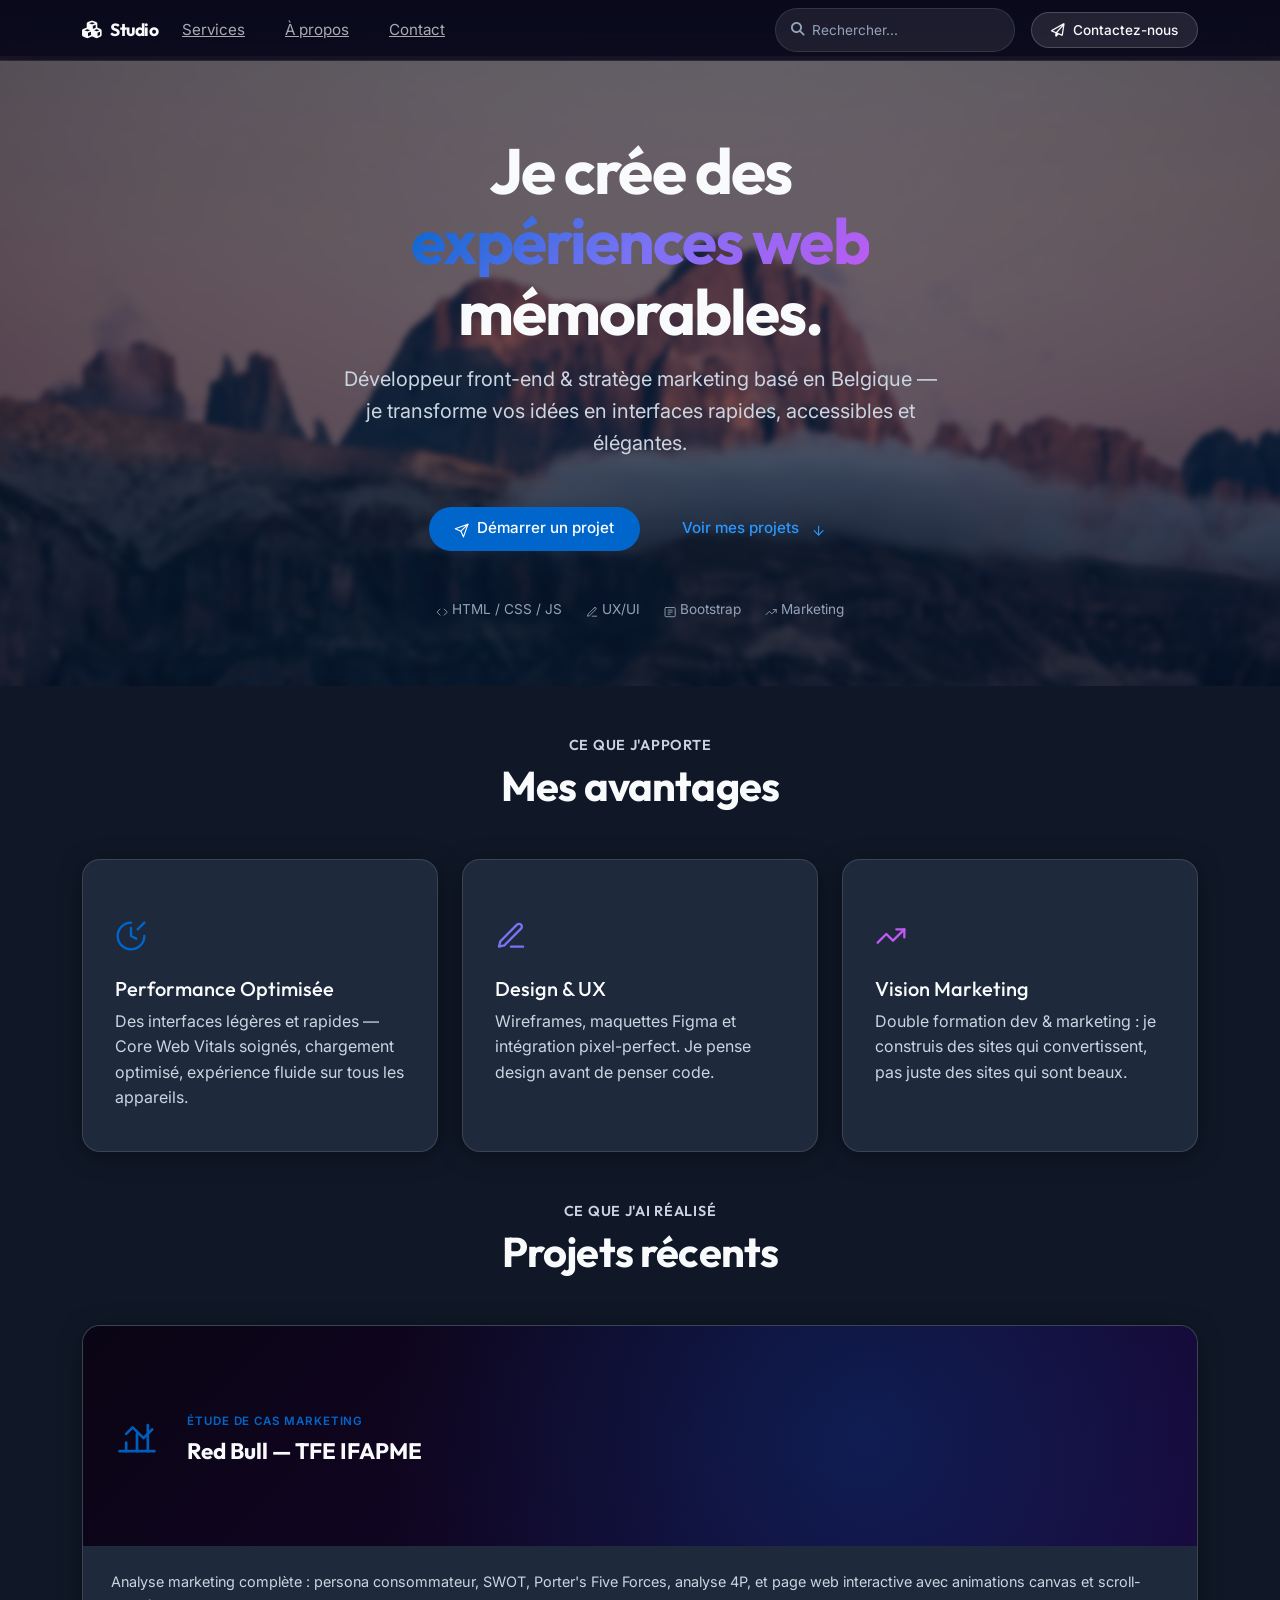
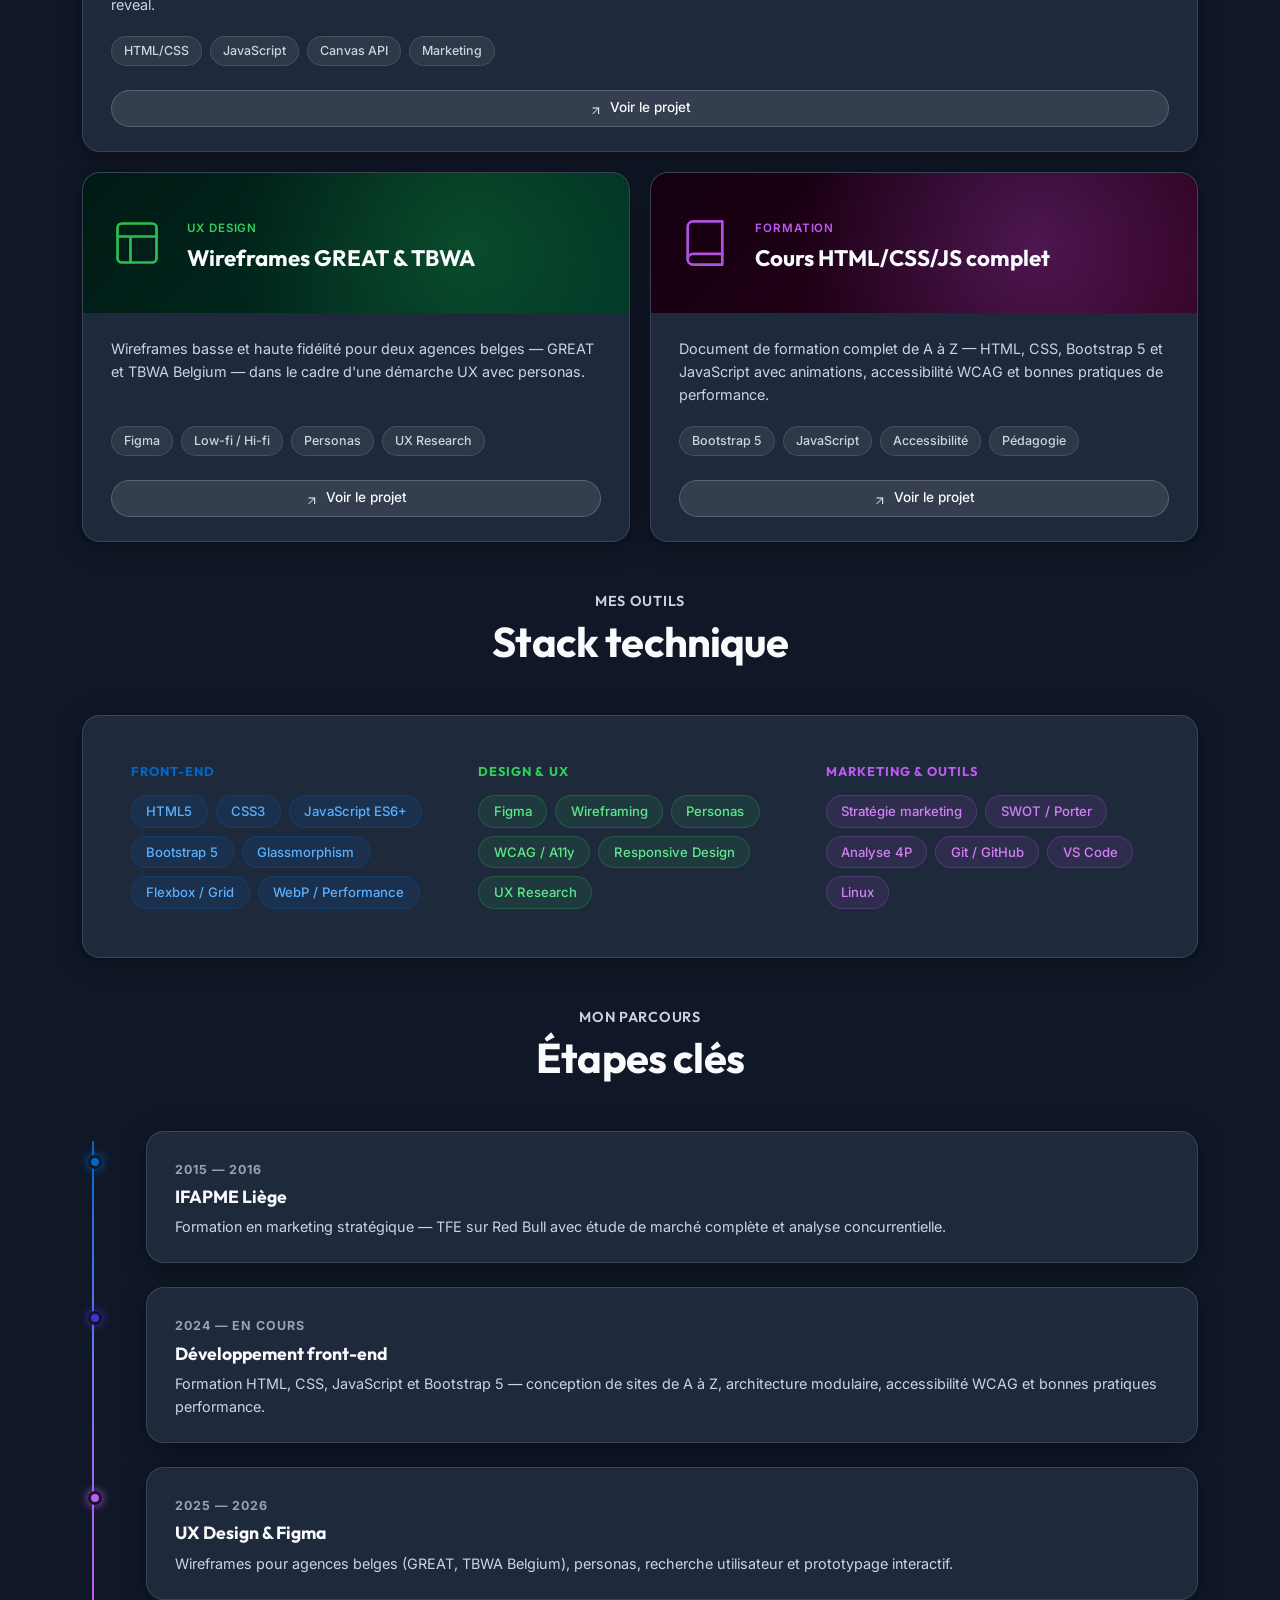
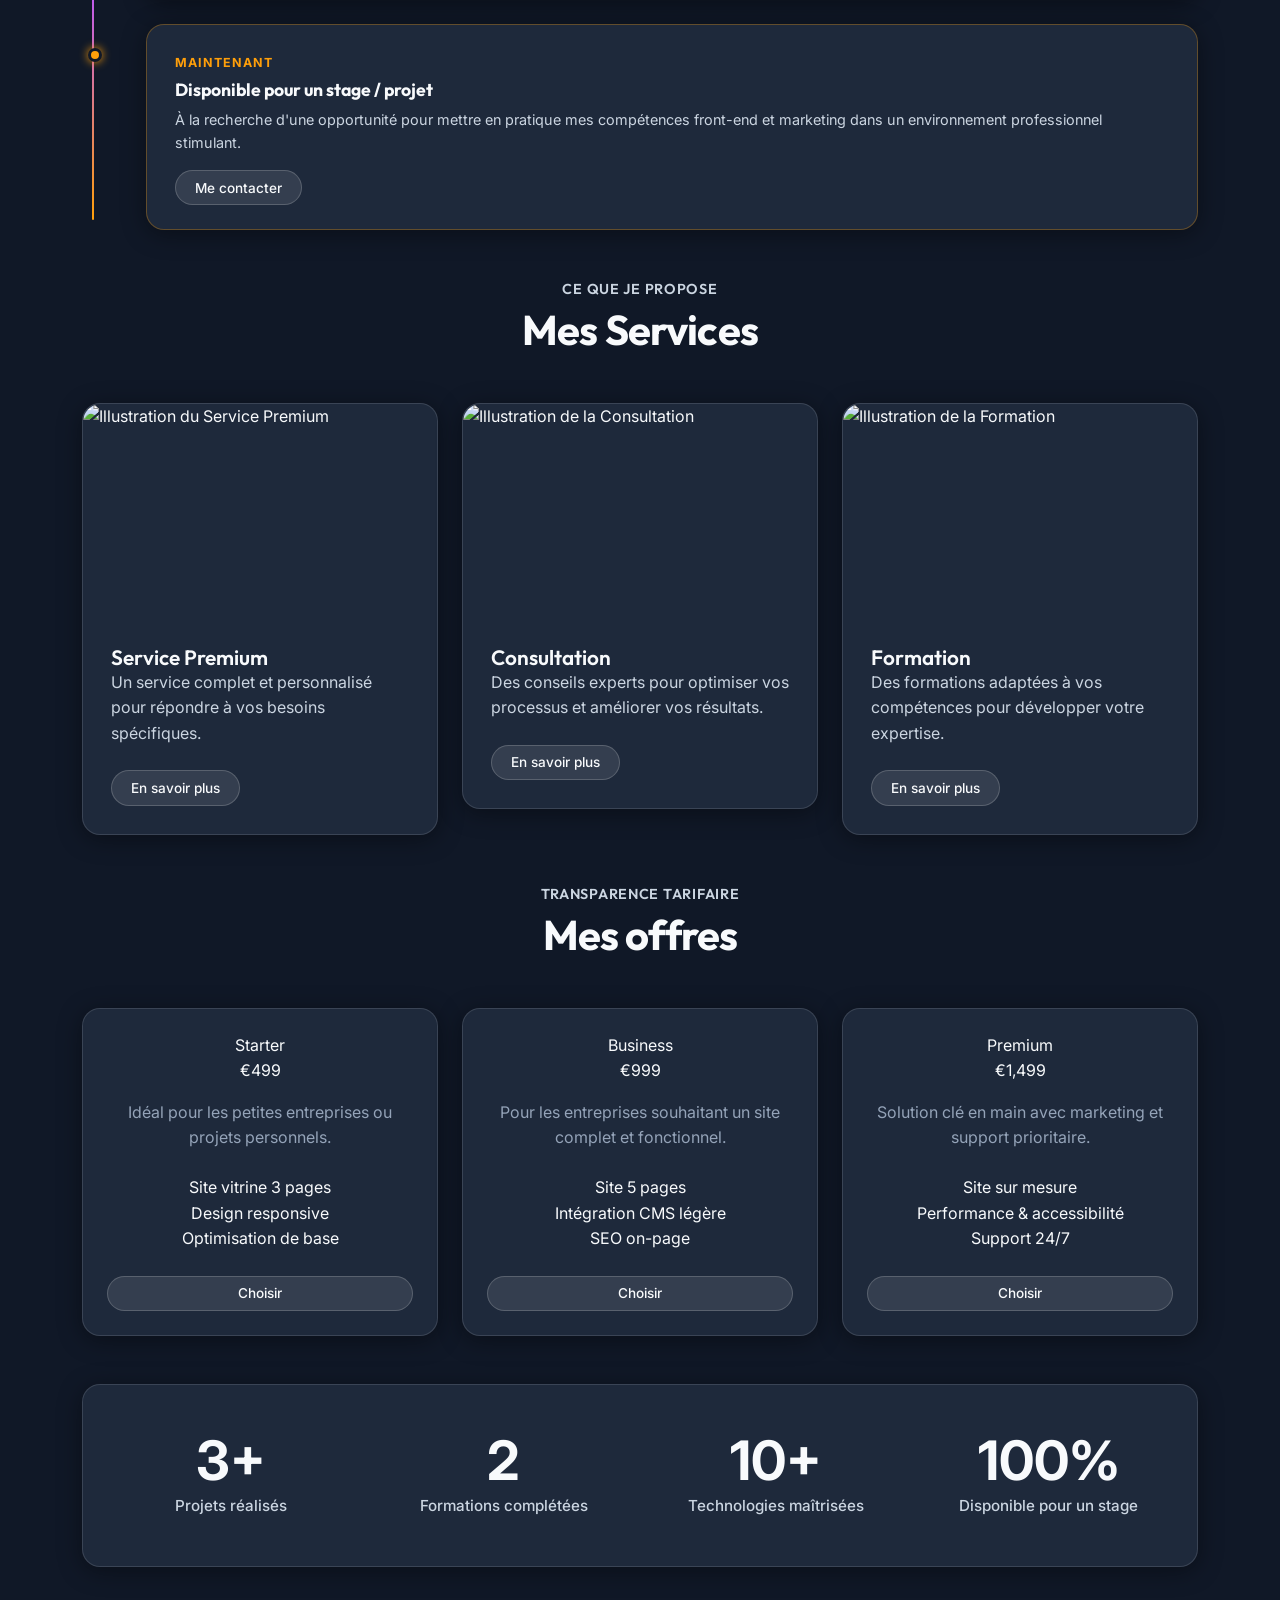
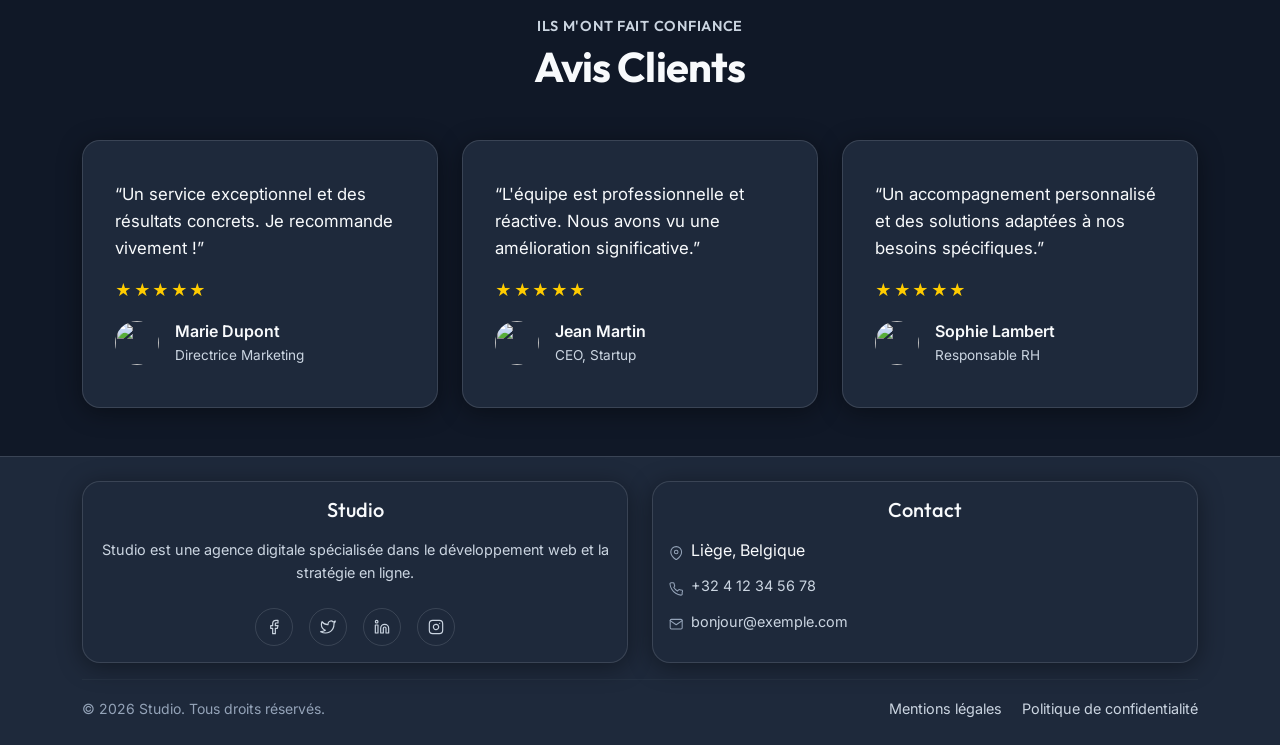
==== commit 436fc46b: "Add files via upload" ====
--- a/index.html
+++ b/index.html
@@ -13,62 +13,40 @@
     <meta property="og:description" content="Studio — Développement web moderne, services premium et consultation.">
     <meta property="og:image" content="https://placehold.co/1200x630/120924/ff007f?text=Studio+OG+Image">
     <meta property="og:url" content="https://votre-site.com">
-    <meta name="twitter:card" content="summary_large_image">
-    <meta name="twitter:title" content="Studio — Développement web moderne, services premium et consultation">
-    <meta name="twitter:description" content="Studio — Développement web moderne, services premium et consultation.">
-    <meta name="twitter:image" content="https://placehold.co/1200x630/120924/ff007f?text=Studio+Twitter+Image">
+    <meta property="og:type" content="website">
 
     <link rel="preconnect" href="https://fonts.googleapis.com">
     <link rel="preconnect" href="https://fonts.gstatic.com" crossorigin>
 
+    <link href="https://cdnjs.cloudflare.com/ajax/libs/font-awesome/6.4.0/css/all.min.css" rel="stylesheet">
+
     <!-- Preload critical styles to improve LCP -->
-    <link rel="preload" href="https://cdn.jsdelivr.net/npm/bootstrap@5.3.0/dist/css/bootstrap.min.css" as="style" onload="this.rel='stylesheet'">
-    <link href="https://cdnjs.cloudflare.com/ajax/libs/font-awesome/6.4.0/css/all.min.css" rel="stylesheet">
-    <style>
-        /* Minimalist SVG icon helpers */
-        .icon {
-            display: inline-block;
-            vertical-align: -0.125em;
-        }
-
-        .icon svg {
-            width: 1em;
-            height: 1em;
-            stroke: currentColor;
-            fill: none;
-            stroke-width: 1.75;
-            stroke-linecap: round;
-            stroke-linejoin: round;
-        }
-
-        .icon-lg svg {
-            width: 2rem;
-            height: 2rem;
-            stroke-width: 1.5;
-        }
-
-        .icon-sm svg {
-            width: 0.9em;
-            height: 0.9em;
-        }
-    </style>
+    <link rel="preload" href="https://cdn.jsdelivr.net/npm/bootstrap@5.3.0/dist/css/bootstrap.min.css" as="style"
+        onload="this.rel='stylesheet'" fetchpriority="high">
+    <noscript>
+        <link rel="stylesheet" href="https://cdn.jsdelivr.net/npm/bootstrap@5.3.0/dist/css/bootstrap.min.css">
+    </noscript>
+
     <!-- Load Google Fonts non-blocking (preload then apply) -->
-    <link rel="preload" href="https://fonts.googleapis.com/css2?family=Outfit:wght@400;600;700;900&family=Inter:wght@300;400;500&display=swap" as="style" onload="this.rel='stylesheet'">
+    <link rel="preload"
+        href="https://fonts.googleapis.com/css2?family=Outfit:wght@400;600;700;900&family=Inter:wght@300;400;500&display=swap"
+        as="style" onload="this.rel='stylesheet'">
+    <noscript>
+        <link rel="stylesheet"
+            href="https://fonts.googleapis.com/css2?family=Outfit:wght@400;600;700;900&family=Inter:wght@300;400;500&display=swap">
+    </noscript>
+
     <link rel="icon"
         href="data:image/svg+xml,%3Csvg xmlns='http://www.w3.org/2000/svg' viewBox='0 0 100 100'%3E%3Crect width='100' height='100' fill='%23120924'/%3E%3Ccircle cx='50' cy='50' r='20' fill='%23ffffff'/%3E%3C/svg%3E">
     <!-- Preload local main CSS then apply to reduce render-blocking -->
     <link rel="preload" href="main.css" as="style" onload="this.rel='stylesheet'">
-    <noscript><link rel="stylesheet" href="main.css"></noscript>
-    <style>
-        .text-muted {
-            color: var(--text-muted, #9ca3af) !important;
-        }
-    </style>
+    <noscript>
+        <link rel="stylesheet" href="main.css">
+    </noscript>
 
 </head>
 
 <body>
-
     <a class="skip-link visually-hidden-focusable" href="#main-content">Aller au contenu</a>
 
     <header>
@@ -133,10 +111,9 @@
                             <polyline points="8 6 2 12 8 18" />
                         </svg></span> HTML / CSS / JS</span>
                 <span><span class="icon icon-sm" aria-hidden="true"><svg viewBox="0 0 24 24">
-                            <circle cx="12" cy="12" r="3" />
-                            <path
-                                d="M12 2v4M12 18v4M4.22 4.22l2.83 2.83M16.95 16.95l2.83 2.83M2 12h4M18 12h4M4.22 19.78l2.83-2.83M16.95 7.05l2.83-2.83" />
-                        </svg></span> React</span>
+                            <path d="M12 20h9" />
+                            <path d="M16.5 3.5a2.121 2.121 0 0 1 3 3L7 19l-4 1 1-4L16.5 3.5z" />
+                        </svg></span> UX/UI</span>
                 <span><span class="icon icon-sm" aria-hidden="true"><svg viewBox="0 0 24 24">
                             <rect x="2" y="3" width="20" height="18" rx="2" />
                             <path d="M8 12h8M8 8h8M8 16h4" />
@@ -202,8 +179,8 @@
         </section>
 
         <!-- ══════════════════════════════════════
-             PROJETS — BENTO GRID
-        ══════════════════════════════════════ -->
+                PROJETS — BENTO GRID
+            ══════════════════════════════════════ -->
         <section id="projects" class="mb-5" aria-labelledby="projects-title">
             <div class="text-center mb-5">
                 <p class="section-label">Ce que j'ai réalisé</p>
@@ -218,22 +195,25 @@
                         <div
                             style="position:absolute;inset:0;background:radial-gradient(circle at 70% 50%,rgba(0,102,204,0.25),transparent 60%);">
                         </div>
-                        <span style="z-index:1;position:relative;opacity:0.9;"><svg width="52" height="52"
-                                viewBox="0 0 24 24" fill="none" stroke="#0066cc" stroke-width="1.25"
-                                stroke-linecap="round" stroke-linejoin="round">
-                                <path d="M4 19h16" />
-                                <path d="M7 15v4" />
-                                <path d="M12 11v8" />
-                                <path d="M17 7v12" />
-                                <path d="M7 11l3-3 5 5 4-4" />
-                            </svg></span>
-                        <div style="margin-left:1.5rem;z-index:1;position:relative;">
-                            <span
-                                style="font-size:0.72rem;font-weight:600;text-transform:uppercase;letter-spacing:0.08em;color:#0066cc;">Étude
-                                de cas marketing</span>
-                            <h3
-                                style="font-family:'Outfit',sans-serif;font-weight:700;font-size:1.4rem;margin:0.3rem 0 0;color:var(--text-primary);">
-                                Red Bull — TFE IFAPME</h3>
+                        <div class="bento-proj-banner-content"
+                            style="display:flex;align-items:center;gap:1.5rem;position:relative;z-index:1;">
+                            <span class="bento-proj-icon" aria-hidden="true" style="opacity:0.9;"><svg width="52"
+                                    height="52" viewBox="0 0 24 24" fill="none" stroke="#0066cc" stroke-width="1.25"
+                                    stroke-linecap="round" stroke-linejoin="round">
+                                    <path d="M4 19h16" />
+                                    <path d="M7 15v4" />
+                                    <path d="M12 11v8" />
+                                    <path d="M17 7v12" />
+                                    <path d="M7 11l3-3 5 5 4-4" />
+                                </svg></span>
+                            <div>
+                                <span
+                                    style="font-size:0.72rem;font-weight:600;text-transform:uppercase;letter-spacing:0.08em;color:#0066cc;">Étude
+                                    de cas marketing</span>
+                                <h3
+                                    style="font-family:'Outfit',sans-serif;font-weight:700;font-size:1.4rem;margin:0.3rem 0 0;color:var(--text-primary);">
+                                    Red Bull — TFE IFAPME</h3>
+                            </div>
                         </div>
                     </div>
                     <div class="bento-proj-body">
@@ -247,7 +227,7 @@
                             <span class="tech-tag">Canvas API</span>
                             <span class="tech-tag">Marketing</span>
                         </div>
-                        <a href="contact.html" class="btn btn-glass-sm mt-auto">
+                        <a href="Red Bull v2.pdf" class="btn btn-glass-sm mt-auto" target="_blank" rel="noopener">
                             <span class="icon me-2" aria-hidden="true"><svg viewBox="0 0 24 24">
                                     <path d="M7 17L17 7" />
                                     <polyline points="7 7 17 7 17 17" />
@@ -261,19 +241,22 @@
                         <div
                             style="position:absolute;inset:0;background:radial-gradient(circle at 70% 50%,rgba(48,209,88,0.2),transparent 60%);">
                         </div>
-                        <span style="z-index:1;position:relative;opacity:0.9;"><svg width="52" height="52"
-                                viewBox="0 0 24 24" fill="none" stroke="#30d158" stroke-width="1.25"
-                                stroke-linecap="round" stroke-linejoin="round">
-                                <rect x="3" y="3" width="18" height="18" rx="2" />
-                                <path d="M3 9h18M9 21V9" />
-                            </svg></span>
-                        <div style="margin-left:1.5rem;z-index:1;position:relative;">
-                            <span
-                                style="font-size:0.72rem;font-weight:600;text-transform:uppercase;letter-spacing:0.08em;color:#30d158;">UX
-                                Design</span>
-                            <h3
-                                style="font-family:'Outfit',sans-serif;font-weight:700;font-size:1.4rem;margin:0.3rem 0 0;color:var(--text-primary);">
-                                Wireframes GREAT & TBWA</h3>
+                        <div class="bento-proj-banner-content"
+                            style="display:flex;align-items:center;gap:1.5rem;position:relative;z-index:1;">
+                            <span class="bento-proj-icon" aria-hidden="true" style="opacity:0.9;"><svg width="52"
+                                    height="52" viewBox="0 0 24 24" fill="none" stroke="#30d158" stroke-width="1.25"
+                                    stroke-linecap="round" stroke-linejoin="round">
+                                    <rect x="3" y="3" width="18" height="18" rx="2" />
+                                    <path d="M3 9h18M9 21V9" />
+                                </svg></span>
+                            <div>
+                                <span
+                                    style="font-size:0.72rem;font-weight:600;text-transform:uppercase;letter-spacing:0.08em;color:#30d158;">UX
+                                    Design</span>
+                                <h3
+                                    style="font-family:'Outfit',sans-serif;font-weight:700;font-size:1.4rem;margin:0.3rem 0 0;color:var(--text-primary);">
+                                    Wireframes GREAT & TBWA</h3>
+                            </div>
                         </div>
                     </div>
                     <div class="bento-proj-body">
@@ -287,7 +270,8 @@
                             <span class="tech-tag">Personas</span>
                             <span class="tech-tag">UX Research</span>
                         </div>
-                        <a href="contact.html" class="btn btn-glass-sm mt-auto">
+                        <a href="https://www.figma.com/proto/pbqNx6QhdLfroFJg1Jdq8q/Quentin-Hawotte---Examen?node-id=32-2887&t=4GoM4egpZj0eLpD8-1" target="_blank" rel="noopener"
+                            class="btn btn-glass-sm mt-auto">
                             <span class="icon me-2" aria-hidden="true"><svg viewBox="0 0 24 24">
                                     <path d="M7 17L17 7" />
                                     <polyline points="7 7 17 7 17 17" />
@@ -302,18 +286,21 @@
                         <div
                             style="position:absolute;inset:0;background:radial-gradient(circle at 70% 50%,rgba(191,90,242,0.25),transparent 60%);">
                         </div>
-                        <span style="z-index:1;position:relative;opacity:0.9;"><svg width="52" height="52"
-                                viewBox="0 0 24 24" fill="none" stroke="#bf5af2" stroke-width="1.25"
-                                stroke-linecap="round" stroke-linejoin="round">
-                                <path d="M4 19.5A2.5 2.5 0 0 1 6.5 17H20" />
-                                <path d="M6.5 2H20v20H6.5A2.5 2.5 0 0 1 4 19.5v-15A2.5 2.5 0 0 1 6.5 2z" />
-                            </svg></span>
-                        <div style="margin-left:1.5rem;z-index:1;position:relative;">
-                            <span
-                                style="font-size:0.72rem;font-weight:600;text-transform:uppercase;letter-spacing:0.08em;color:#bf5af2;">Formation</span>
-                            <h3
-                                style="font-family:'Outfit',sans-serif;font-weight:700;font-size:1.4rem;margin:0.3rem 0 0;color:var(--text-primary);">
-                                Cours HTML/CSS/JS complet</h3>
+                        <div class="bento-proj-banner-content"
+                            style="display:flex;align-items:center;gap:1.5rem;position:relative;z-index:1;">
+                            <span class="bento-proj-icon" aria-hidden="true" style="opacity:0.9;"><svg width="52"
+                                    height="52" viewBox="0 0 24 24" fill="none" stroke="#bf5af2" stroke-width="1.25"
+                                    stroke-linecap="round" stroke-linejoin="round">
+                                    <path d="M4 19.5A2.5 2.5 0 0 1 6.5 17H20" />
+                                    <path d="M6.5 2H20v20H6.5A2.5 2.5 0 0 1 4 19.5v-15A2.5 2.5 0 0 1 6.5 2z" />
+                                </svg></span>
+                            <div>
+                                <span
+                                    style="font-size:0.72rem;font-weight:600;text-transform:uppercase;letter-spacing:0.08em;color:#bf5af2;">Formation</span>
+                                <h3
+                                    style="font-family:'Outfit',sans-serif;font-weight:700;font-size:1.4rem;margin:0.3rem 0 0;color:var(--text-primary);">
+                                    Cours HTML/CSS/JS complet</h3>
+                            </div>
                         </div>
                     </div>
                     <div class="bento-proj-body">
@@ -327,7 +314,7 @@
                             <span class="tech-tag">Accessibilité</span>
                             <span class="tech-tag">Pédagogie</span>
                         </div>
-                        <a href="contact.html" class="btn btn-glass-sm mt-auto">
+                        <a href="Cours_HTML_CSS_Bootstrap_JS_v3 copy.pdf" class="btn btn-glass-sm mt-auto" target="_blank" rel="noopener">
                             <span class="icon me-2" aria-hidden="true"><svg viewBox="0 0 24 24">
                                     <path d="M7 17L17 7" />
                                     <polyline points="7 7 17 7 17 17" />
@@ -335,51 +322,6 @@
                         </a>
                     </div>
                 </article>
-
-                <!-- Carte 4 — Portfolio (petite droite rangée 2) -->
-                <article class="bento-proj-4 bento-proj-card glass-base">
-                    <div class="bento-proj-banner" style="background:linear-gradient(135deg,#080a14,#0d1433);">
-                        <div
-                            style="position:absolute;inset:0;background:radial-gradient(circle at 70% 50%,rgba(120,115,245,0.25),transparent 60%);">
-                        </div>
-                        <span style="z-index:1;position:relative;opacity:0.9;"><svg width="52" height="52"
-                                viewBox="0 0 24 24" fill="none" stroke="#7873f5" stroke-width="1.25"
-                                stroke-linecap="round" stroke-linejoin="round">
-                                <path
-                                    d="M12 2C6.48 2 2 6.48 2 12s4.48 10 10 10c.83 0 1.5-.67 1.5-1.5 0-.39-.15-.74-.39-1.01-.23-.26-.38-.61-.38-.99 0-.83.67-1.5 1.5-1.5H16c2.76 0 5-2.24 5-5 0-4.42-4.03-8-9-8z" />
-                                <circle cx="6.5" cy="11.5" r="1.5" fill="#7873f5" stroke="none" />
-                                <circle cx="9.5" cy="7.5" r="1.5" fill="#7873f5" stroke="none" />
-                                <circle cx="14.5" cy="7.5" r="1.5" fill="#7873f5" stroke="none" />
-                                <circle cx="17.5" cy="11.5" r="1.5" fill="#7873f5" stroke="none" />
-                            </svg></span>
-                        <div style="margin-left:1.5rem;z-index:1;position:relative;">
-                            <span
-                                style="font-size:0.72rem;font-weight:600;text-transform:uppercase;letter-spacing:0.08em;color:#7873f5;">Portfolio</span>
-                            <h3
-                                style="font-family:'Outfit',sans-serif;font-weight:700;font-size:1.4rem;margin:0.3rem 0 0;color:var(--text-primary);">
-                                Portfolio glassmorphism</h3>
-                        </div>
-                    </div>
-                    <div class="bento-proj-body">
-                        <p style="color:var(--text-secondary);font-size:0.9rem;line-height:1.6;margin-bottom:1.25rem;">
-                            Ce site — esthétique glassmorphism inspirée d'Apple, navbar injectable via JS, animations
-                            scroll-reveal, architecture CSS modulaire.
-                        </p>
-                        <div class="d-flex flex-wrap gap-2 mb-4">
-                            <span class="tech-tag">HTML/CSS</span>
-                            <span class="tech-tag">Bootstrap 5</span>
-                            <span class="tech-tag">Glassmorphism</span>
-                            <span class="tech-tag">JS Vanilla</span>
-                        </div>
-                        <a href="a-propos.html" class="btn btn-glass-sm mt-auto">
-                            <span class="icon me-2" aria-hidden="true"><svg viewBox="0 0 24 24">
-                                    <path d="M7 17L17 7" />
-                                    <polyline points="7 7 17 7 17 17" />
-                                </svg></span>En savoir plus
-                        </a>
-                    </div>
-                </article>
-
             </div>
         </section>
 
@@ -400,10 +342,9 @@
                             <span class="skill-pill">CSS3</span>
                             <span class="skill-pill">JavaScript ES6+</span>
                             <span class="skill-pill">Bootstrap 5</span>
-                            <span class="skill-pill">React</span>
-                            <span class="skill-pill">Vue.js</span>
                             <span class="skill-pill">Glassmorphism</span>
                             <span class="skill-pill">Flexbox / Grid</span>
+                            <span class="skill-pill">WebP / Performance</span>
                         </div>
                     </div>
                     <div class="col-md-4">
@@ -438,10 +379,9 @@
 
         <!-- ── Timeline ── -->
         <section class="mb-5" aria-labelledby="tl-heading">
-            <h2 id="tl-heading" class="visually-hidden">Étapes clés</h2>
             <div class="text-center mb-5">
                 <p class="section-label">Mon parcours</p>
-                <span class="section-title" aria-hidden="true">Étapes clés</span>
+                <h2 id="tl-heading" class="section-title">Étapes clés</h2>
             </div>
             <div class="timeline-wrapper" role="list">
                 <div class="timeline-item reveal" role="listitem">
@@ -454,12 +394,12 @@
                     </div>
                 </div>
                 <div class="timeline-item reveal reveal-delay-1" role="listitem">
-                    <div class="timeline-dot" style="--dot-color:#30d158; justify-content: center;"></div>
+                    <div class="timeline-dot" style="--dot-color:#4b30d1; justify-content: center;"></div>
                     <div class="timeline-content glass-base">
-                        <span class="timeline-date">En cours</span>
+                        <span class="timeline-date">2024 — en cours</span>
                         <h3 class="timeline-title-text">Développement front-end</h3>
-                        <p class="timeline-desc">Formation HTML, CSS, JavaScript, Bootstrap, React — conception de sites
-                            de A à Z, architecture modulaire et bonnes pratiques.</p>
+                        <p class="timeline-desc">Formation HTML, CSS, JavaScript et Bootstrap 5 — conception de sites
+                            de A à Z, architecture modulaire, accessibilité WCAG et bonnes pratiques performance.</p>
                     </div>
                 </div>
                 <div class="timeline-item reveal reveal-delay-2" role="listitem">
@@ -494,26 +434,31 @@
                 <div class="col">
                     <article class="service-card glass-base">
                         <img src="https://placehold.co/600x360/120924/ff007f?text=Service+Premium" class="card-img-top"
-                            alt="Illustration du Service Premium" width="600" height="360" loading="lazy" decoding="async">
+                            alt="Illustration du Service Premium" width="600" height="360" loading="eager"
+                            decoding="async">
                         <div class="card-body">
                             <h3 class="card-title h5">Service Premium</h3>
                             <p class="card-text mb-0">Un service complet et personnalisé pour répondre à vos besoins
                                 spécifiques.</p>
-                            <button class="btn btn-glass-sm mt-4" aria-label="En savoir plus sur le Service Premium">En
-                                savoir plus</button>
+                            <a href="contact.html" class="btn btn-glass-sm mt-4"
+                                aria-label="En savoir plus sur le Service Premium">En
+                                savoir plus</a>
                         </div>
                     </article>
                 </div>
                 <div class="col">
                     <article class="service-card glass-base">
                         <img src="https://placehold.co/600x360/080511/00f5d4?text=Consultation" class="card-img-top"
-                            alt="Illustration de la Consultation" width="600" height="360" loading="lazy" decoding="async">
+                            alt="Illustration de la Consultation" width="600" height="360" loading="lazy"
+                            decoding="async">
                         <div class="card-body">
                             <h3 class="card-title h5">Consultation</h3>
                             <p class="card-text mb-0">Des conseils experts pour optimiser vos processus et améliorer vos
                                 résultats.</p>
-                            <button class="btn btn-glass-sm mt-4" aria-label="En savoir plus sur la Consultation">En
-                                savoir plus</button>
+                            <button class="btn btn-glass-sm mt-4" data-bs-toggle="modal"
+                                data-bs-target="#modalConsultation" aria-label="En savoir plus sur la Consultation">
+                                En savoir plus
+                            </button>
                         </div>
                     </article>
                 </div>
@@ -525,8 +470,9 @@
                             <h3 class="card-title h5">Formation</h3>
                             <p class="card-text mb-0">Des formations adaptées à vos compétences pour développer votre
                                 expertise.</p>
-                            <button class="btn btn-glass-sm mt-4" aria-label="En savoir plus sur la Formation">En savoir
-                                plus</button>
+                            <a href="contact.html" class="btn btn-glass-sm mt-4"
+                                aria-label="En savoir plus sur la Formation">En savoir
+                                plus</a>
                         </div>
                     </article>
                 </div>
@@ -587,20 +533,20 @@
             <h2 id="stats-title" class="visually-hidden">Statistiques clés</h2>
             <div class="row g-4 text-center">
                 <div class="col-6 col-md-3">
-                    <div class="stat-number">150+</div>
-                    <div class="stat-label">Clients satisfaits</div>
+                    <div class="stat-number">3+</div>
+                    <div class="stat-label">Projets réalisés</div>
                 </div>
                 <div class="col-6 col-md-3">
-                    <div class="stat-number">98%</div>
-                    <div class="stat-label">Taux de satisfaction</div>
+                    <div class="stat-number">2</div>
+                    <div class="stat-label">Formations complétées</div>
                 </div>
                 <div class="col-6 col-md-3">
-                    <div class="stat-number">50+</div>
-                    <div class="stat-label">Projets réalisés</div>
+                    <div class="stat-number">10+</div>
+                    <div class="stat-label">Technologies maîtrisées</div>
                 </div>
                 <div class="col-6 col-md-3">
-                    <div class="stat-number">24/7</div>
-                    <div class="stat-label">Support disponible</div>
+                    <div class="stat-number">100%</div>
+                    <div class="stat-label">Disponible pour un stage</div>
                 </div>
             </div>
         </section>
@@ -617,18 +563,18 @@
                 <div class="col-lg-4 d-flex">
                     <figure class="testimonial-card glass-base w-100 d-flex flex-column">
                         <blockquote class="blockquote flex-grow-1">
-                            <p class="card-text mb-4">"Un service exceptionnel et des résultats concrets. Je recommande
-                                vivement !"</p>
+                            <p class="card-text">Un service exceptionnel et des résultats concrets. Je recommande
+                                vivement&nbsp;!</p>
                         </blockquote>
-                        <div class="stars mb-3" aria-label="Évaluation : 5 étoiles sur 5">
-                            <span aria-hidden="true">★★★★★</span>
+                        <div class="stars mb-3">
+                            <span aria-label="Évaluation : 5 étoiles sur 5">★★★★★</span>
                         </div>
                         <figcaption class="d-flex align-items-center gap-3">
-                            <img src="https://placehold.co/44x44/120924/ff007f?text=MD" alt="Portrait de Marie Dupont"
-                                class="avatar flex-shrink-0" width="44" height="44">
+                            <img src="https://placehold.co/44x44/120924/ff007f?text=MD" alt=""
+                                class="avatar flex-shrink-0" width="44" height="44" aria-hidden="true">
                             <div class="client-info">
-                                <div class="client-name">Marie Dupont</div>
-                                <div class="client-role">Directrice Marketing</div>
+                                <p class="client-name mb-0">Marie Dupont</p>
+                                <p class="client-role mb-0">Directrice Marketing</p>
                             </div>
                         </figcaption>
                     </figure>
@@ -638,18 +584,18 @@
                 <div class="col-lg-4 d-flex">
                     <figure class="testimonial-card glass-base w-100 d-flex flex-column">
                         <blockquote class="blockquote flex-grow-1">
-                            <p class="card-text mb-4">"L'équipe est professionnelle et réactive. Nous avons vu une
-                                amélioration significative."</p>
+                            <p class="card-text">L'équipe est professionnelle et réactive. Nous avons vu une
+                                amélioration significative.</p>
                         </blockquote>
-                        <div class="stars mb-3" aria-label="Évaluation : 5 étoiles sur 5">
-                            <span aria-hidden="true">★★★★★</span>
+                        <div class="stars mb-3">
+                            <span aria-label="Évaluation : 5 étoiles sur 5">★★★★★</span>
                         </div>
                         <figcaption class="d-flex align-items-center gap-3">
-                            <img src="https://placehold.co/44x44/080511/00f5d4?text=JM" alt="Portrait de Jean Martin"
-                                class="avatar flex-shrink-0" width="44" height="44">
+                            <img src="https://placehold.co/44x44/080511/00f5d4?text=JM" alt=""
+                                class="avatar flex-shrink-0" width="44" height="44" aria-hidden="true">
                             <div class="client-info">
-                                <div class="client-name">Jean Martin</div>
-                                <div class="client-role">CEO Startup</div>
+                                <p class="client-name mb-0">Jean Martin</p>
+                                <p class="client-role mb-0">CEO, Startup</p>
                             </div>
                         </figcaption>
                     </figure>
@@ -659,18 +605,18 @@
                 <div class="col-lg-4 d-flex">
                     <figure class="testimonial-card glass-base w-100 d-flex flex-column">
                         <blockquote class="blockquote flex-grow-1">
-                            <p class="card-text mb-4">"Un accompagnement personnalisé et des solutions adaptées à nos
-                                besoins spécifiques."</p>
+                            <p class="card-text">Un accompagnement personnalisé et des solutions adaptées à nos
+                                besoins spécifiques.</p>
                         </blockquote>
-                        <div class="stars mb-3" aria-label="Évaluation : 5 étoiles sur 5">
-                            <span aria-hidden="true">★★★★★</span>
+                        <div class="stars mb-3">
+                            <span aria-label="Évaluation : 5 étoiles sur 5">★★★★★</span>
                         </div>
                         <figcaption class="d-flex align-items-center gap-3">
-                            <img src="https://placehold.co/44x44/7000ff/ffffff?text=SL" alt="Portrait de Sophie Lambert"
-                                class="avatar flex-shrink-0" width="44" height="44">
+                            <img src="https://placehold.co/44x44/7000ff/ffffff?text=SL" alt=""
+                                class="avatar flex-shrink-0" width="44" height="44" aria-hidden="true">
                             <div class="client-info">
-                                <div class="client-name">Sophie Lambert</div>
-                                <div class="client-role">Responsable RH</div>
+                                <p class="client-name mb-0">Sophie Lambert</p>
+                                <p class="client-role mb-0">Responsable RH</p>
                             </div>
                         </figcaption>
                     </figure>
@@ -688,7 +634,7 @@
             <div class="row g-4">
                 <div class="col-12 col-md-6">
                     <div class="glass-base p-3 h-100 text-center">
-                        <h2 class="h5">À propos</h2>
+                        <h2 class="h5">Studio</h2>
                         <p class="footer-about-text mt-3 mb-4">Studio est une agence digitale spécialisée dans le
                             développement web et la stratégie en ligne.</p>
                         <nav class="social-nav" aria-label="Liens vers les réseaux sociaux">
@@ -736,7 +682,7 @@
                                         viewBox="0 0 24 24">
                                         <path d="M21 10c0 7-9 13-9 13s-9-6-9-13a9 9 0 0 1 18 0z" />
                                         <circle cx="12" cy="10" r="3" />
-                                    </svg></span>123 Rue de la Régence, Liège</p>
+                                    </svg></span>Liège, Belgique</p>
                             <p class="mb-2"><span class="icon icon-sm me-2 text-muted" aria-hidden="true"><svg
                                         viewBox="0 0 24 24">
                                         <path
@@ -807,6 +753,36 @@
             </div>
         </div>
     </div>
+    <!-- ── Modal Consultation ── -->
+    <div class="modal fade" id="modalConsultation" tabindex="-1" aria-labelledby="modalConsultationLabel"
+        aria-hidden="true">
+        <div class="modal-dialog modal-dialog-centered">
+            <div class="modal-content glass-base border-0">
+
+                <div class="modal-header border-0">
+                    <h2 class="modal-title h5" id="modalConsultationLabel">Consultation</h2>
+                    <button type="button" class="btn-close btn-close-white" data-bs-dismiss="modal"
+                        aria-label="Fermer"></button>
+                </div>
+
+                <div class="modal-body">
+                    <p>Une session de consultation d'une heure pour analyser vos besoins, définir vos objectifs et
+                        établir une feuille de route claire pour votre projet web ou marketing.</p>
+                    <ul class="list-unstyled mt-3">
+                        <li class="mb-2">✦ Audit de votre présence en ligne</li>
+                        <li class="mb-2">✦ Recommandations personnalisées</li>
+                        <li class="mb-2">✦ Plan d'action concret</li>
+                    </ul>
+                </div>
+
+                <div class="modal-footer border-0">
+                    <button type="button" class="btn btn-glass-sm" data-bs-dismiss="modal">Fermer</button>
+                    <a href="contact.html" class="btn btn-glass-sm">Prendre rendez-vous</a>
+                </div>
+
+            </div>
+        </div>
+    </div>
 
     <script src="https://cdn.jsdelivr.net/npm/bootstrap@5.3.0/dist/js/bootstrap.bundle.min.js"></script>
     <script src="navbar.js" defer></script>
--- a/main.css
+++ b/main.css
@@ -1,1189 +1,1218 @@
-/* ================================================
-STUDIO — Feuille de styles principale
-Thème : Apple Pro Dark / Glassmorphism
-Dernière révision : 2026
-================================================ */
-
-/* ------------------------------------------------
-VARIABLES CSS — Design Tokens
------------------------------------------------- */
-:root {
-    /* Arrière-plans */
-    --bg-base: #101827;
-    --bg-surface: #1e293b;
-    --bg-elevated: #273449;
-
-    /* Accentuation */
-    --accent: #3b82f6;
-    --accent-hover: #60a5fa;
-
-    /* Verre (glassmorphism) */
-    --glass-bg: rgba(30, 41, 59, 0.82);
-    --glass-bg-hover: rgba(255, 255, 255, 0.14);
-    --glass-border: rgba(226, 232, 240, 0.14);
-    --glass-border-strong: rgba(226, 232, 240, 0.24);
-
-    /* Typographie */
-    --text-primary: #f8fafc;
-    --text-secondary: #cbd5e1;
-    --text-muted: #94a3b8;
-
-    /* Rayon de bordure */
-    --radius-sm: 8px;
-    --radius-md: 12px;
-    --radius-lg: 18px;
-    --radius-pill: 30px;
-
-    /* Transitions */
-    --transition: 0.3s cubic-bezier(0.25, 1, 0.5, 1);
-}
-
-
-/* ------------------------------------------------
-RESET & BASES GLOBALES
------------------------------------------------- */
-*,
-*::before,
-*::after {
-    box-sizing: border-box;
-}
-
-body {
-    padding-top: 56px;
-    /* Compense la navbar fixed (48px min + marge de sécurité) */
-    font-family: -apple-system, BlinkMacSystemFont, 'Inter', sans-serif;
-    background-color: var(--bg-base);
-    color: var(--text-primary);
-    min-height: 100vh;
-    line-height: 1.6;
-    text-rendering: optimizeLegibility;
-    overflow-x: hidden;
-    -webkit-font-smoothing: antialiased;
-    -moz-osx-font-smoothing: grayscale;
-}
-
-h1,
-h2,
-h3,
-h4,
-h5,
-h6,
-.navbar-brand,
-.navbar-brand.active,
-.section-label,
-.hero-pill {
-    font-family: -apple-system, BlinkMacSystemFont, 'Outfit', sans-serif;
-}
-
-/* Skip link */
-.skip-link {
-    position: absolute;
-    top: -3rem;
-    left: 1rem;
-    z-index: 9999;
-    background: var(--accent);
-    color: #fff;
-    padding: 0.5rem 1rem;
-    border-radius: var(--radius-sm);
-    font-weight: 600;
-    text-decoration: none;
-    transition: top 0.2s ease;
-}
-
-.skip-link:focus {
-    top: 1rem;
-}
-
-/* Texte secondaire utilitaire */
-.text-secondary-muted {
-    color: var(--text-secondary);
-    font-size: 1.05rem;
-    font-weight: 400;
-}
-
-.text-muted {
-    color: var(--text-muted);
-}
-
-/* ------------------------------------------------
-ACCESSIBILITÉ — Focus clavier
------------------------------------------------- */
-:focus-visible {
-    outline: 2px solid var(--accent) !important;
-    outline-offset: 3px;
-    box-shadow: 0 0 0 3px rgba(0, 102, 204, 0.35) !important;
-}
-
-button,
-a,
-input,
-textarea,
-select,
-.btn,
-.nav-link,
-.dropdown-item {
-    outline-offset: 4px;
-}
-
-::selection {
-    background: rgba(0, 102, 204, 0.30);
-    color: #ffffff;
-}
-
-button,
-input,
-select,
-textarea {
-    font: inherit;
-}
-
-button,
-.btn,
-.nav-link,
-.dropdown-item {
-    cursor: pointer;
-}
-
-.form-control,
-.custom-apple-navbar .form-input-search {
-    min-height: 2.75rem;
-}
-
-@media (prefers-reduced-motion: reduce) {
-
+    /* ------------------------------------------------
+    VARIABLES CSS — Design Tokens
+    ------------------------------------------------ */
+    :root {
+        /* Arrière-plans */
+        --bg-base: #101827;
+        --bg-surface: #1e293b;
+        --bg-elevated: #273449;
+
+        /* Accentuation — couleur unique, cohérente avec le HTML */
+        --accent: #0066cc;
+        --accent-hover: #2280e0;
+
+        /* Couleurs secondaires de la palette */
+        --color-violet: #7873f5;
+        --color-purple: #bf5af2;
+        --color-green: #30d158;
+        --color-orange: #ff9f0a;
+
+        /* Verre (glassmorphism) */
+        --glass-bg: rgba(30, 41, 59, 0.82);
+        --glass-bg-hover: rgba(255, 255, 255, 0.14);
+        --glass-border: rgba(226, 232, 240, 0.14);
+        --glass-border-strong: rgba(226, 232, 240, 0.24);
+
+        /* Typographie */
+        --text-primary: #f8fafc;
+        --text-secondary: #cbd5e1;
+        --text-muted: #94a3b8;
+
+        /* Rayon de bordure */
+        --radius-sm: 8px;
+        --radius-md: 12px;
+        --radius-lg: 18px;
+        --radius-pill: 30px;
+
+        /* Transitions */
+        --transition: 0.3s cubic-bezier(0.25, 1, 0.5, 1);
+
+        /* Hauteur navbar — réutilisable pour éviter les valeurs hardcodées */
+        --navbar-height: 3.5rem;
+    }
+
+
+    /* ------------------------------------------------
+    RESET & BASES GLOBALES
+    ------------------------------------------------ */
     *,
     *::before,
     *::after {
-        transition-duration: 0.01ms !important;
-        animation-duration: 0.01ms !important;
-        animation-iteration-count: 1 !important;
-        scroll-behavior: auto !important;
-    }
-}
-
-
-/* ------------------------------------------------
-CARTES & SURFACES (base commune)
------------------------------------------------- */
-.glass-base,
-.feature-card,
-.service-card,
-.testimonial-card,
-.stats-section {
-    background: var(--bg-surface);
-    border: 1px solid var(--glass-border);
-    border-radius: var(--radius-lg);
-    box-shadow: 0 4px 24px rgba(0, 0, 0, 0.4);
-    transition: transform var(--transition), box-shadow var(--transition);
-}
-
-/* Carte Bootstrap standard (override) */
-.card {
-    background: var(--bg-elevated);
-    border: 1px solid var(--glass-border);
-    border-radius: var(--radius-md);
-    transition: transform var(--transition), box-shadow var(--transition);
-}
-
-.card:hover {
-    transform: translateY(-4px);
-    box-shadow: 0 12px 36px rgba(0, 0, 0, 0.55);
-}
-
-
-/* ------------------------------------------------
-BARRE DE NAVIGATION — Style Apple
------------------------------------------------- */
-.custom-apple-navbar {
-    background-color: rgba(10, 5, 22, 0.72) !important;
-    backdrop-filter: blur(20px) saturate(180%);
-    -webkit-backdrop-filter: blur(20px) saturate(180%);
-    border-bottom: 1px solid rgba(255, 255, 255, 0.08);
-    min-height: 48px;
-    transition: background-color var(--transition);
-}
-
-.custom-apple-navbar .navbar-brand {
-    font-weight: 700;
-    font-size: 1.1rem;
-    letter-spacing: -0.5px;
-    color: var(--text-primary) !important;
-}
-
-.custom-apple-navbar .nav-link {
-    font-size: 0.95rem;
-    font-weight: 400;
-    color: rgba(255, 255, 255, 0.65) !important;
-    transition: color 0.2s ease;
-    padding-block: 0.4rem;
-}
-
-.custom-apple-navbar .nav-link:hover,
-.custom-apple-navbar .nav-link.active {
-    color: var(--text-primary) !important;
-    text-decoration: underline;
-    text-underline-offset: 3px;
-}
-
-/* Champ de recherche navbar */
-.search-navbar-form {
-    min-width: 180px;
-    max-width: 100%;
-    transition: min-width var(--transition);
-}
-
-@media (min-width: 992px) {
-    .search-navbar-form:focus-within {
-        min-width: 240px;
-    }
-}
-
-.custom-apple-navbar .form-input-search {
-    background: rgba(255, 255, 255, 0.08) !important;
-    border: 1px solid rgba(255, 255, 255, 0.1) !important;
-    border-radius: var(--radius-pill) !important;
-    color: var(--text-primary) !important;
-    padding-left: 2.3rem !important;
-    font-size: 0.85rem;
-    transition: background var(--transition), border-color var(--transition);
-}
-
-.custom-apple-navbar .form-input-search::placeholder {
-    color: var(--text-muted) !important;
-}
-
-.custom-apple-navbar .form-input-search:focus {
-    background: rgba(255, 255, 255, 0.14) !important;
-    border-color: rgba(255, 255, 255, 0.25) !important;
-    box-shadow: none !important;
-}
-
-.search-icon-input {
-    font-size: 0.85rem;
-    color: var(--text-muted);
-    pointer-events: none;
-}
-
-
-/* ------------------------------------------------
-BOUTONS
------------------------------------------------- */
-.btn-glass,
-.btn-glass-outline,
-.btn-glass-sm {
-    font-weight: 500;
-    border-radius: var(--radius-pill);
-    transition: all var(--transition);
-}
-
-/* Bouton principal */
-.btn-glass {
-    background: var(--accent);
-    color: #ffffff !important;
-    border: none;
-    font-size: 0.95rem;
-    padding: 0.6rem 1.6rem;
-}
-
-.btn-glass:hover {
-    background: var(--accent-hover);
-    transform: scale(1.02);
-}
-
-/* Bouton secondaire (texte seul) */
-.btn-glass-outline {
-    background: transparent;
-    color: #2997ff !important;
-    border: none;
-    font-size: 0.95rem;
-    padding: 0.6rem 1.6rem;
-}
-
-.btn-glass-outline:hover {
-    color: #147ce5 !important;
-    text-decoration: underline;
-}
-
-/* Bouton ghost (navbar / surfaces sombres) */
-.btn-glass-sm {
-    background: rgba(255, 255, 255, 0.10);
-    color: var(--text-primary) !important;
-    border: 1px solid rgba(255, 255, 255, 0.18);
-    font-size: 0.85rem;
-    padding: 0.4rem 1.2rem;
-}
-
-.btn-glass-sm:hover {
-    background: rgba(255, 255, 255, 0.20);
-}
-
-/* Bouton gradient festif */
-.btn-fun {
-    background: linear-gradient(45deg, #ff6ec4, #7873f5);
-    color: #ffffff !important;
-    border: none;
-    font-weight: 600;
-    border-radius: var(--radius-pill);
-    padding: 0.6rem 1.6rem;
-    transition: all var(--transition);
-}
-
-.btn-fun:hover {
-    transform: scale(1.05);
-    filter: brightness(1.1);
-}
-
-/* Bouton Bootstrap primary (surcharge) */
-.btn-primary {
-    background: var(--accent);
-    border: none;
-    font-weight: 500;
-    border-radius: var(--radius-sm);
-    padding: 0.5rem 1.5rem;
-}
-
-.btn-primary:hover {
-    background: var(--accent-hover);
-}
-
-/* Bouton Bootstrap secondary (surcharge) */
-.btn-secondary {
-    background: rgba(255, 255, 255, 0.12);
-    border: none;
-    border-radius: var(--radius-sm);
-    color: var(--text-primary);
-}
-
-.btn-secondary:hover {
-    background: rgba(255, 255, 255, 0.20);
-    color: var(--text-primary);
-}
-
-
-/* ------------------------------------------------
-HERO SECTION
------------------------------------------------- */
-.hero-section {
-    padding: 5rem 0 3rem;
-    position: relative;
-    overflow: hidden;
-    min-height: 70vh;
-    color: #fff;
-}
-
-.hero-section::before {
-    content: '';
-    position: absolute;
-    inset: 0;
-    /* Defer heavy hero image on small viewports to improve LCP.
-       Background image is only applied on larger screens where it
-       contributes more to perceived load. */
-    background-image: none;
-    background-size: cover;
-    background-position: center;
-    /* lighter blur and no upscaling to reduce paint cost */
-    filter: blur(2px);
-    transform: none;
-    z-index: -2;
-}
-
-@media (min-width: 768px) {
+        box-sizing: border-box;
+    }
+
+    body {
+        background-color: var(--bg-base);
+        font-family: -apple-system, BlinkMacSystemFont, 'Inter', sans-serif;
+        color: var(--text-primary);
+        min-height: 100vh;
+        line-height: 1.6;
+        text-rendering: optimizeLegibility;
+        overflow-x: hidden;
+        -webkit-font-smoothing: antialiased;
+        -moz-osx-font-smoothing: grayscale;
+    }
+
+    /* Outfit en priorité, polices système en fallback */
+    h1,
+    h2,
+    h3,
+    h4,
+    h5,
+    h6,
+    .navbar-brand,
+    .navbar-brand.active,
+    .section-label,
+    .hero-pill {
+        font-family: 'Outfit', -apple-system, BlinkMacSystemFont, sans-serif;
+    }
+
+    /* Skip link */
+    .skip-link {
+        position: absolute;
+        top: -3rem;
+        left: 1rem;
+        z-index: 9999;
+        background: var(--accent);
+        color: #fff;
+        padding: 0.5rem 1rem;
+        border-radius: var(--radius-sm);
+        font-weight: 600;
+        text-decoration: none;
+        transition: top 0.2s ease;
+    }
+
+    .skip-link:focus {
+        top: 1rem;
+    }
+
+    /* Texte secondaire utilitaire */
+    .text-secondary-muted {
+        color: var(--text-secondary);
+        font-size: 1.05rem;
+        font-weight: 400;
+    }
+
+    .text-muted {
+        color: var(--text-muted) !important;
+    }
+
+    /* ------------------------------------------------
+    ACCESSIBILITÉ — Focus clavier
+    ------------------------------------------------ */
+    :focus-visible {
+        outline: 2px solid var(--accent) !important;
+        outline-offset: 3px;
+        box-shadow: 0 0 0 3px rgba(0, 102, 204, 0.35) !important;
+    }
+
+    button,
+    a,
+    input,
+    textarea,
+    select,
+    .btn,
+    .nav-link,
+    .dropdown-item {
+        outline-offset: 4px;
+    }
+
+    ::selection {
+        background: rgba(0, 102, 204, 0.30);
+        color: #ffffff;
+    }
+
+    button,
+    input,
+    select,
+    textarea {
+        font: inherit;
+    }
+
+    button,
+    .btn,
+    .nav-link,
+    .dropdown-item {
+        cursor: pointer;
+    }
+
+    .form-control,
+    .custom-apple-navbar .form-input-search {
+        min-height: 2.75rem;
+    }
+
+    /* ------------------------------------------------
+    MEDIA — Réservation espace pour réduire le CLS
+    ------------------------------------------------ */
+
+    /* Bloc générique pour réserver l'espace des médias */
+    img,
+    picture,
+    video,
+    iframe {
+        display: block;
+        max-width: 100%;
+    }
+
+    img {
+        height: auto;
+    }
+
+    /*
+     * Images avec width/height HTML : le navigateur calcule le ratio
+     * automatiquement et réserve l'espace avant le chargement.
+     * Ces règles renforcent ce comportement pour les cas sans attributs.
+     */
+    img[width][height] {
+            aspect-ratio: attr(width) / attr(height);
+    }
+
+    /* Réserver la hauteur des images de service pour éviter le CLS */
+    .service-card img,
+    .card-img-top {
+        aspect-ratio: 600 / 360;
+        width: 100%;
+        object-fit: cover;
+    }
+
+    /* Réserver l'espace des avatars témoignages */
+    .avatar {
+        width: 44px;
+        height: 44px;
+        min-width: 44px;
+        min-height: 44px;
+        border-radius: 50%;
+        object-fit: cover;
+        flex-shrink: 0;
+    }
+
+    /* Réserver l'espace de la navbar injectée par JS */
+    #navbar {
+        min-height: var(--navbar-height);
+        /* Empêche le layout shift quand navbar.js injecte le HTML */
+        contain: layout;
+    }
+
+    /* Réserver l'espace de la hero pour éviter le shift au chargement du fond */
+    .hero-section {
+        min-height: 70vh;
+        /* Dimension intrinsèque explicite pour éviter le recalcul */
+        contain-intrinsic-size: auto 70vh;
+    }
+
+    /* Réserver l'espace des icônes SVG inline */
+    .icon svg {
+        width: 1em;
+        height: 1em;
+        display: inline-block;
+        vertical-align: middle;
+    }
+
+    .icon-lg svg {
+        width: 2rem;
+        height: 2rem;
+    }
+
+    .icon-sm svg {
+        width: 0.9em;
+        height: 0.9em;
+    }
+
+    /* Bento banner : hauteur fixe pour éviter le shift au chargement */
+    .bento-proj-banner {
+        padding: 2rem 1.75rem;
+        position: relative;
+        overflow: hidden;
+        min-height: 140px;
+        /* Hauteur réservée explicitement */
+        height: 140px;
+        display: flex;
+        align-items: center;
+        flex-shrink: 0;
+    }
+
+    .bento-proj-1 .bento-proj-banner {
+        height: 220px;
+        min-height: 220px;
+    }
+
+    /* Skeleton pour le bento grid pendant le chargement des fonts */
+    .bento-proj-card {
+        border-radius: var(--radius-lg, 1.25rem);
+        overflow: hidden;
+        transition: transform 0.25s ease, box-shadow 0.25s ease;
+        display: flex;
+        flex-direction: column;
+        /* Hauteur minimale pour éviter le CLS quand le contenu se charge */
+        min-height: 320px;
+    }
+
+    .bento-proj-card:hover {
+        transform: translateY(-4px);
+        box-shadow: 0 20px 60px rgba(0, 0, 0, 0.4);
+    }
+
+    /* Stats section : dimensions réservées pour les chiffres */
+    .stat-number {
+        font-weight: 700;
+        font-size: clamp(2.4rem, 5vw, 3.4rem);
+        color: var(--text-primary) !important;
+        margin-bottom: 0.4rem;
+        line-height: 1;
+        /* Hauteur minimale pour éviter le shift quand clamp() recalcule */
+        min-height: 3.4rem;
+        display: flex;
+        align-items: center;
+        justify-content: center;
+    }
+
+    /* Pricing cards : hauteur uniforme pour aligner les colonnes */
+    .pricing-card {
+        display: flex;
+        flex-direction: column;
+    }
+
+    .pricing-card .btn {
+        margin-top: auto;
+    }
+
+    /* Feature cards : hauteur uniforme pour éviter le shift en grille */
+    .feature-card {
+        padding: 2.5rem 2rem;
+        height: 100%;
+        display: flex;
+        flex-direction: column;
+    }
+
+
+    /* ------------------------------------------------
+    RÉDUCTION DES ANIMATIONS
+    ------------------------------------------------ */
+    @media (prefers-reduced-motion: reduce) {
+
+        *,
+        *::before,
+        *::after {
+            transition-duration: 0.01ms !important;
+            animation-duration: 0.01ms !important;
+            animation-iteration-count: 1 !important;
+            scroll-behavior: auto !important;
+        }
+
+        /* Reveal : afficher immédiatement sans animation */
+        .reveal {
+            opacity: 1 !important;
+            transform: none !important;
+            transition: none !important;
+        }
+    }
+
+
+    /* ------------------------------------------------
+    CARTES & SURFACES (base commune)
+    ------------------------------------------------ */
+    .glass-base,
+    .feature-card,
+    .service-card,
+    .testimonial-card,
+    .stats-section {
+        background: var(--bg-surface);
+        border: 1px solid var(--glass-border);
+        border-radius: var(--radius-lg);
+        box-shadow: 0 4px 24px rgba(0, 0, 0, 0.4);
+        transition: transform var(--transition), box-shadow var(--transition);
+    }
+
+    /* Carte Bootstrap standard (override) */
+    .card {
+        background: var(--bg-elevated);
+        border: 1px solid var(--glass-border);
+        border-radius: var(--radius-md);
+        transition: transform var(--transition), box-shadow var(--transition);
+    }
+
+    .card:hover {
+        transform: translateY(-4px);
+        box-shadow: 0 12px 36px rgba(0, 0, 0, 0.55);
+    }
+
+
+    /* ------------------------------------------------
+    BARRE DE NAVIGATION — Style Apple
+    ------------------------------------------------ */
+    .custom-apple-navbar {
+        background-color: rgba(10, 5, 22, 0.72) !important;
+        backdrop-filter: blur(20px) saturate(180%);
+        -webkit-backdrop-filter: blur(20px) saturate(180%);
+        border-bottom: 1px solid rgba(255, 255, 255, 0.08);
+        min-height: 48px;
+        transition: background-color var(--transition);
+    }
+
+    .custom-apple-navbar .navbar-brand {
+        font-weight: 700;
+        font-size: 1.1rem;
+        letter-spacing: -0.5px;
+        color: var(--text-primary) !important;
+    }
+
+    .custom-apple-navbar .nav-link {
+        font-size: 0.95rem;
+        font-weight: 400;
+        color: rgba(255, 255, 255, 0.65) !important;
+        transition: color 0.2s ease;
+        padding-block: 0.4rem;
+    }
+
+    .custom-apple-navbar .nav-link:hover,
+    .custom-apple-navbar .nav-link.active {
+        color: var(--text-primary) !important;
+        text-decoration: underline;
+        text-underline-offset: 3px;
+    }
+
+    /* Champ de recherche navbar */
+    .search-navbar-form {
+        min-width: 180px;
+        width: 240px;
+        max-width: 100%;
+        transition: width var(--transition);
+    }
+
+    @media (max-width: 991px) {
+        .search-navbar-form {
+            width: 100%;
+        }
+    }
+
+    .custom-apple-navbar .form-input-search {
+        background: rgba(255, 255, 255, 0.08) !important;
+        border: 1px solid rgba(255, 255, 255, 0.1) !important;
+        border-radius: var(--radius-pill) !important;
+        color: var(--text-primary) !important;
+        padding-left: 2.3rem !important;
+        font-size: 0.85rem;
+        transition: background var(--transition), border-color var(--transition);
+    }
+
+    .custom-apple-navbar .form-input-search::placeholder {
+        color: var(--text-muted) !important;
+    }
+
+    .custom-apple-navbar .form-input-search:focus {
+        background: rgba(255, 255, 255, 0.14) !important;
+        border-color: rgba(255, 255, 255, 0.25) !important;
+        box-shadow: none !important;
+    }
+
+    .search-icon-input {
+        font-size: 0.85rem;
+        color: var(--text-muted);
+        pointer-events: none;
+    }
+
+
+    /* ------------------------------------------------
+    BOUTONS
+    ------------------------------------------------ */
+    .btn-glass,
+    .btn-glass-outline,
+    .btn-glass-sm {
+        font-weight: 500;
+        border-radius: var(--radius-pill);
+        transition: transform var(--transition), background var(--transition), color var(--transition), border-color var(--transition);
+    }
+
+    /* Bouton principal */
+    .btn-glass {
+        background: var(--accent);
+        color: #ffffff !important;
+        border: none;
+        font-size: 0.95rem;
+        padding: 0.6rem 1.6rem;
+    }
+
+    .btn-glass:hover {
+        background: var(--accent-hover);
+        transform: scale(1.02);
+    }
+
+    /* Bouton secondaire (texte seul) */
+    .btn-glass-outline {
+        background: transparent;
+        color: #2997ff !important;
+        border: none;
+        font-size: 0.95rem;
+        padding: 0.6rem 1.6rem;
+    }
+
+    .btn-glass-outline:hover {
+        color: #147ce5 !important;
+        text-decoration: underline;
+    }
+
+    /* Bouton ghost (navbar / surfaces sombres) */
+    .btn-glass-sm {
+        background: rgba(255, 255, 255, 0.10);
+        color: var(--text-primary) !important;
+        border: 1px solid rgba(255, 255, 255, 0.18);
+        font-size: 0.85rem;
+        padding: 0.4rem 1.2rem;
+    }
+
+    .btn-glass-sm:hover {
+        background: rgba(255, 255, 255, 0.20);
+    }
+
+    /* Bouton gradient festif */
+
+    .btn-fun:hover {
+        transform: scale(1.05);
+        filter: brightness(1.1);
+    }
+
+    /* Bouton Bootstrap primary (surcharge) */
+    .btn-primary {
+        background: var(--accent);
+        border: none;
+        font-weight: 500;
+        border-radius: var(--radius-sm);
+        padding: 0.5rem 1.5rem;
+    }
+
+    .btn-primary:hover {
+        background: var(--accent-hover);
+    }
+
+    /* Bouton Bootstrap secondary (surcharge) */
+    .btn-secondary {
+        background: rgba(255, 255, 255, 0.12);
+        border: none;
+        border-radius: var(--radius-sm);
+        color: var(--text-primary);
+    }
+
+    .btn-secondary:hover {
+        background: rgba(255, 255, 255, 0.20);
+        color: var(--text-primary);
+    }
+
+
+    /* ------------------------------------------------
+    HERO SECTION
+    ------------------------------------------------ */
+    .hero-section {
+        padding: 5rem 0 3rem;
+        position: relative;
+        overflow: hidden;
+        min-height: 70vh;
+        color: #fff;
+    }
+
     .hero-section::before {
-        background-image: url('marek-piwnicki-NwZmYW5ETnE-unsplash.webp');
-        transform: scale(1.02);
-        filter: blur(3px);
-        will-change: transform, opacity;
-    }
-}
-
-.hero-section::after {
-    content: '';
-    position: absolute;
-    inset: 0;
-    background: rgba(12, 18, 36, 0.55);
-    z-index: -1;
-}
-
-.hero-section .container {
-    position: relative;
-    z-index: 1;
-}
-
-.hero-section h1 {
-    font-weight: 700;
-    font-size: clamp(2.4rem, 5vw, 4rem);
-    letter-spacing: -0.03em;
-    line-height: 1.1;
-    color: var(--text-primary) !important;
-}
-
-.hero-section .lead {
-    color: var(--text-secondary) !important;
-    max-width: 600px;
-    font-size: 1.25rem;
-    font-weight: 400;
-}
-
-.hero-pill {
-    display: inline-block;
-    background: var(--bg-elevated);
-    border: 1px solid var(--glass-border);
-    color: var(--text-primary);
-    font-size: 0.85rem;
-    padding: 0.4rem 1rem;
-    border-radius: var(--radius-pill);
-    margin-bottom: 1.5rem;
-}
-
-/* Labels de section (sur-titre) */
-.section-label {
-    font-size: 0.9rem;
-    font-weight: 600;
-    color: var(--text-secondary);
-    margin-bottom: 0.25rem;
-    text-transform: uppercase;
-    letter-spacing: 0.05em;
-}
-
-.section-title {
-    font-weight: 700;
-    font-size: clamp(1.8rem, 4vw, 2.6rem);
-    letter-spacing: -0.02em;
-    color: var(--text-primary) !important;
-}
-
-
-/* ------------------------------------------------
-CARDS DE CONTENU
------------------------------------------------- */
-
-/* Feature cards (avantages) */
-.feature-card {
-    padding: 2.5rem 2rem;
-}
-
-.feature-card h5 {
-    font-weight: 600;
-    font-size: 1.25rem;
-    color: var(--text-primary);
-    margin-bottom: 0.75rem;
-}
-
-.feature-card p,
-.service-card .card-text {
-    color: var(--text-secondary);
-    font-size: 1rem;
-    line-height: 1.6;
-}
-
-.feature-icon {
-    font-size: 2.2rem;
-    margin-bottom: 1rem;
-    display: block;
-}
-
-/* Service cards */
-.service-card .card-body {
-    padding: 1.75rem;
-}
-
-.service-card .card-title {
-    font-weight: 600;
-    font-size: 1.3rem;
-    color: var(--text-primary);
-}
-
-.service-card img {
-    border-radius: var(--radius-lg) var(--radius-lg) 0 0;
-    display: block;
-    width: 100%;
-}
-
-
-/* ------------------------------------------------
-SECTION STATISTIQUES
------------------------------------------------- */
-.stats-section {
-    padding: 3rem 1.5rem;
-}
-
-.stat-number {
-    font-weight: 700;
-    font-size: clamp(2.4rem, 5vw, 3.4rem);
-    color: var(--text-primary) !important;
-    margin-bottom: 0.4rem;
-    line-height: 1;
-}
-
-.stat-label {
-    font-size: 0.95rem;
-    color: var(--text-secondary);
-    font-weight: 500;
-}
-
-
-/* ------------------------------------------------
-TÉMOIGNAGES
------------------------------------------------- */
-.testimonial-card {
-    padding: 2.5rem 2rem;
-    margin: 0 auto;
-    max-width: 500px;
-}
-
-.testimonial-card .card-text {
-    font-size: 1.05rem;
-    line-height: 1.6;
-    color: var(--text-primary);
-}
-
-.stars {
-    color: #ffcc00;
-    font-size: 1rem;
-    letter-spacing: 0.1em;
-}
-
-.client-name {
-    font-weight: 600;
-    font-size: 1rem;
-    color: var(--text-primary);
-}
-
-.client-role {
-    font-size: 0.85rem;
-    color: var(--text-secondary);
-}
-
-/* Avatar dans les témoignages */
-.avatar {
-    width: 44px;
-    height: 44px;
-    border-radius: 50%;
-    object-fit: cover;
-    flex-shrink: 0;
-}
-
-
-/* ------------------------------------------------
-FORMULAIRES GLOBAUX
------------------------------------------------- */
-.form-control {
-    background: rgba(255, 255, 255, 0.10);
-    border: 1px solid rgba(255, 255, 255, 0.12);
-    border-radius: var(--radius-sm);
-    color: var(--text-primary);
-    font-size: 0.9rem;
-    transition: background var(--transition), box-shadow var(--transition);
-}
-
-.form-control::placeholder {
-    color: var(--text-muted);
-}
-
-.form-control:focus {
-    background: rgba(255, 255, 255, 0.16);
-    border-color: var(--accent);
-    box-shadow: 0 0 0 3px rgba(0, 102, 204, 0.25);
-    color: var(--text-primary);
-}
-
-.form-label {
-    color: var(--text-secondary);
-    font-size: 0.9rem;
-    margin-bottom: 0.4rem;
-}
-
-
-/* ------------------------------------------------
-MENUS DÉROULANTS
------------------------------------------------- */
-.dropdown-menu {
-    background: var(--bg-elevated);
-    border: 1px solid var(--glass-border-strong);
-    border-radius: var(--radius-md);
-    padding: 0.5rem;
-}
-
-.dropdown-item {
-    color: var(--text-primary);
-    font-size: 0.9rem;
-    border-radius: var(--radius-sm);
-    padding: 0.5rem 0.75rem;
-}
-
-.dropdown-item:hover,
-.dropdown-item:focus {
-    background: var(--accent);
-    color: #ffffff;
-}
-
-
-/* ------------------------------------------------
-FENÊTRES MODALES
------------------------------------------------- */
-.modal-content {
-    background: var(--bg-elevated);
-    border: 1px solid var(--glass-border-strong);
-    border-radius: var(--radius-md);
-}
-
-.modal-header {
-    border-bottom: 1px solid rgba(255, 255, 255, 0.08);
-}
-
-.modal-title {
-    font-weight: 600;
-    color: var(--text-primary);
-}
-
-.modal .form-control {
-    background: rgba(255, 255, 255, 0.07);
-    border-color: rgba(255, 255, 255, 0.12);
-}
-
-.modal .form-control:focus {
-    background: rgba(255, 255, 255, 0.12);
-    box-shadow: 0 0 0 3px rgba(0, 102, 204, 0.3);
-}
-
-
-/* ------------------------------------------------
-FOOTER
------------------------------------------------- */
-footer {
-    background: var(--bg-surface);
-    border-top: 1px solid var(--glass-border);
-}
-
-footer h5 {
-    font-size: 0.85rem;
-    color: var(--text-primary);
-    margin-bottom: 1.25rem;
-    font-weight: 600;
-    text-transform: uppercase;
-    letter-spacing: 0.06em;
-}
-
-.footer-about-text,
-.footer-link {
-    color: var(--text-secondary);
-    font-size: 0.9rem;
-    text-decoration: none;
-}
-
-.footer-about-text {
-    line-height: 1.6;
-}
-
-.footer-link:hover {
-    color: var(--text-primary);
-    text-decoration: underline;
-}
-
-/* Icônes réseaux sociaux */
-.social-icon {
-    width: 38px;
-    height: 38px;
-    border: 1px solid var(--glass-border);
-    border-radius: 50%;
-    display: inline-flex;
-    align-items: center;
-    justify-content: center;
-    color: var(--text-secondary);
-    text-decoration: none;
-    transition: all var(--transition);
-    flex-shrink: 0;
-}
-
-.social-icon i {
-    font-size: 0.95rem;
-    line-height: 1;
-}
-
-.social-icon:hover {
-    background: rgba(255, 255, 255, 0.08);
-    border-color: rgba(255, 255, 255, 0.28);
-    color: var(--text-primary);
-    transform: translateY(-3px);
-}
-
-
-/* ------------------------------------------------
-LIENS AVEC SOULIGNEMENT ANIMÉ
------------------------------------------------- */
-.link-fancy {
-    position: relative;
-    color: var(--text-primary);
-    text-decoration: none;
-    transition: color 0.3s ease;
-}
-
-.link-fancy::after {
-    content: '';
-    position: absolute;
-    left: 0;
-    bottom: -2px;
-    width: 100%;
-    height: 2px;
-    background: var(--accent);
-    transform: scaleX(0);
-    transform-origin: right;
-    transition: transform 0.3s ease;
-}
-
-.link-fancy:hover::after {
-    transform: scaleX(1);
-    transform-origin: left;
-}
-
-
-/* ------------------------------------------------
-CADRE PHOTO
------------------------------------------------- */
-.photo-frame {
-    position: relative;
-    border: 2px solid var(--glass-border);
-    border-radius: var(--radius-md);
-    padding: 4px;
-    background: rgba(255, 255, 255, 0.06);
-    overflow: hidden;
-}
-
-.photo-frame .overlay {
-    position: absolute;
-    inset: 0;
-    background: rgba(255, 255, 255, 0.15);
-    opacity: 0;
-    transition: opacity 0.3s ease;
-    pointer-events: none;
-}
-
-.photo-frame:hover .overlay {
-    opacity: 1;
-}
-
-
-/* ------------------------------------------------
-RESPONSIVE — Ajustements mobiles
------------------------------------------------- */
-@media (max-width: 767px) {
-    body {
-        padding-top: 60px;
-        /* Navbar plus haute sur mobile (menu toggler) */
-    }
-
-    .hero-section {
-        padding: 3rem 0 2rem;
-    }
-
-    .feature-card,
+        content: '';
+        position: absolute;
+        inset: 0;
+        background-image: none;
+        background-size: cover;
+        background-position: center;
+        z-index: -2;
+    }
+
+    @media (min-width: 768px) {
+        .hero-section::before {
+            background-image: url('marek-piwnicki-NwZmYW5ETnE-unsplash.webp');
+            background-attachment: fixed;
+            transform: scale(1.02);
+            filter: blur(3px);
+        }
+    }
+
+    .hero-section::after {
+        content: '';
+        position: absolute;
+        inset: 0;
+        background: rgba(12, 18, 36, 0.55);
+        z-index: -1;
+    }
+
+    .hero-section .container {
+        position: relative;
+        z-index: 1;
+    }
+
+    .hero-section h1 {
+        font-weight: 700;
+        font-size: clamp(2.4rem, 5vw, 4rem);
+        letter-spacing: -0.03em;
+        line-height: 1.1;
+        color: var(--text-primary) !important;
+        /* Réserver la hauteur minimale pour éviter le shift au chargement de Outfit */
+        min-height: calc(1.1em * 3);
+    }
+
+    .hero-section .lead {
+        color: var(--text-secondary) !important;
+        max-width: 600px;
+        font-size: 1.25rem;
+        font-weight: 400;
+    }
+
+
+    /* Labels de section (sur-titre) */
+    .section-label {
+        font-size: 0.9rem;
+        font-weight: 600;
+        color: var(--text-secondary);
+        margin-bottom: 0.25rem;
+        text-transform: uppercase;
+        letter-spacing: 0.05em;
+    }
+
+    .section-title {
+        font-weight: 700;
+        font-size: clamp(1.8rem, 4vw, 2.6rem);
+        letter-spacing: -0.02em;
+        color: var(--text-primary) !important;
+        /* Empêche le shift quand Outfit remplace la police fallback */
+        font-synthesis: none;
+    }
+
+
+    /* ------------------------------------------------
+    CARDS DE CONTENU
+    ------------------------------------------------ */
+
+    .feature-card h5 {
+        font-weight: 600;
+        font-size: 1.25rem;
+        color: var(--text-primary);
+        margin-bottom: 0.75rem;
+    }
+
+    .feature-card p,
+    .service-card .card-text {
+        color: var(--text-secondary);
+        font-size: 1rem;
+        line-height: 1.6;
+    }
+
+    .feature-icon {
+        font-size: 2.2rem;
+        margin-bottom: 1rem;
+        display: block;
+        /* Réserver la hauteur de l'icône pour éviter le shift */
+        min-height: 2.5rem;
+    }
+
+    /* Service cards */
+    .service-card .card-body {
+        padding: 1.75rem;
+    }
+
+    .service-card .card-title {
+        font-weight: 600;
+        font-size: 1.3rem;
+        color: var(--text-primary);
+    }
+
+    .service-card img {
+        border-radius: var(--radius-lg) var(--radius-lg) 0 0;
+        display: block;
+        width: 100%;
+    }
+
+
+    /* ------------------------------------------------
+    SECTION STATISTIQUES
+    ------------------------------------------------ */
+    .stats-section {
+        padding: 3rem 1.5rem;
+    }
+
+    .stat-label {
+        font-size: 0.95rem;
+        color: var(--text-secondary);
+        font-weight: 500;
+    }
+
+
+    /* ------------------------------------------------
+    TÉMOIGNAGES
+    ------------------------------------------------ */
     .testimonial-card {
-        padding: 1.75rem 1.25rem;
+        padding: 2.5rem 2rem;
         margin: 0 auto;
         max-width: 500px;
     }
 
-    .stats-section {
-        padding: 2rem 1rem;
-    }
-
-    .stat-number {
-        font-size: 2.4rem;
-    }
-}
-
-/* ── Tech tags ── */
-.tech-tag {
-    display: inline-block;
-    background: rgba(255, 255, 255, 0.07);
-    border: 1px solid rgba(255, 255, 255, 0.12);
-    border-radius: var(--radius-pill);
-    padding: 0.25rem 0.75rem;
-    font-size: 0.78rem;
-    font-weight: 500;
-    color: var(--text-secondary);
-}
-
-/* ── Skill pills ── */
-.skill-pill {
-    display: inline-block;
-    background: rgba(0, 102, 204, 0.12);
-    border: 1px solid rgba(0, 102, 204, 0.25);
-    border-radius: var(--radius-pill);
-    padding: 0.3rem 0.9rem;
-    font-size: 0.82rem;
-    font-weight: 500;
-    color: #5ab0ff;
-    transition: background var(--transition), transform var(--transition);
-}
-
-.skill-pill:hover {
-    background: rgba(0, 102, 204, 0.22);
-    transform: translateY(-2px);
-}
-
-.skill-pill--green {
-    background: rgba(48, 209, 88, 0.1);
-    border-color: rgba(48, 209, 88, 0.22);
-    color: #5fe88a;
-}
-
-.skill-pill--green:hover {
-    background: rgba(48, 209, 88, 0.2);
-}
-
-.skill-pill--purple {
-    background: rgba(191, 90, 242, 0.1);
-    border-color: rgba(191, 90, 242, 0.22);
-    color: #d380f5;
-}
-
-.skill-pill--purple:hover {
-    background: rgba(191, 90, 242, 0.2);
-}
-
-/* ── Timeline ── */
-.timeline-wrapper {
-    position: relative;
-    padding-left: 2rem;
-}
-
-.timeline-wrapper::before {
-    content: '';
-    position: absolute;
-    left: 10px;
-    top: 10px;
-    bottom: 10px;
-    width: 2px;
-    background: linear-gradient(to bottom, #0066cc, #7873f5, #bf5af2, #ff9f0a);
-    border-radius: 2px;
-}
-
-.timeline-item {
-    position: relative;
-    padding-left: 2rem;
-    margin-bottom: 1.5rem;
-}
-
-.timeline-dot {
-    position: absolute;
-    left: -1.6rem;
-    top: 1.5rem;
-    width: 14px;
-    height: 14px;
-    border-radius: 50%;
-    background: var(--dot-color, var(--accent));
-    border: 3px solid var(--bg-base);
-    box-shadow: 0 0 10px var(--dot-color, var(--accent));
-}
-
-.timeline-content {
-    padding: 1.5rem 1.75rem;
-}
-
-.timeline-date {
-    font-size: 0.78rem;
-    font-weight: 700;
-    text-transform: uppercase;
-    letter-spacing: 0.08em;
-    color: var(--text-muted);
-}
-
-.timeline-title-text {
-    font-family: 'Outfit', sans-serif;
-    font-weight: 700;
-    font-size: 1.1rem;
-    color: var(--text-primary);
-    margin: 0.3rem 0 0.5rem;
-}
-
-.timeline-desc {
-    color: var(--text-secondary);
-    font-size: 0.9rem;
-    line-height: 1.6;
-    margin: 0;
-}
-
-/* ── Scroll reveal ── */
-.reveal {
-    opacity: 0;
-    transform: translateY(24px);
-    transition: opacity 0.6s ease, transform 0.6s ease;
-}
-
-.reveal.visible {
-    opacity: 1;
-    transform: none;
-}
-
-.reveal-delay-1 {
-    transition-delay: 0.1s;
-}
-
-.reveal-delay-2 {
-    transition-delay: 0.2s;
-}
-
-.reveal-delay-3 {
-    transition-delay: 0.3s;
-}
-
-@media (max-width: 575px) {
+    .testimonial-card .card-text {
+        font-size: 1.05rem;
+        line-height: 1.6;
+        color: var(--text-primary);
+    }
+
+    .stars {
+        color: #ffcc00;
+        font-size: 1rem;
+        letter-spacing: 0.1em;
+    }
+
+    .client-name {
+        font-weight: 600;
+        font-size: 1rem;
+        color: var(--text-primary);
+    }
+
+    .client-role {
+        font-size: 0.85rem;
+        color: var(--text-secondary);
+    }
+
+
+    /* ------------------------------------------------
+    FORMULAIRES GLOBAUX
+    ------------------------------------------------ */
+    .form-control {
+        background: rgba(255, 255, 255, 0.10);
+        border: 1px solid rgba(255, 255, 255, 0.12);
+        border-radius: var(--radius-sm);
+        color: var(--text-primary);
+        font-size: 0.9rem;
+        transition: background var(--transition), box-shadow var(--transition);
+    }
+
+    .form-control::placeholder {
+        color: var(--text-muted);
+    }
+
+    .form-control:focus {
+        background: rgba(255, 255, 255, 0.16);
+        border-color: var(--accent);
+        box-shadow: 0 0 0 3px rgba(0, 102, 204, 0.25);
+        color: var(--text-primary);
+    }
+
+    .form-label {
+        color: var(--text-secondary);
+        font-size: 0.9rem;
+        margin-bottom: 0.4rem;
+    }
+
+
+    /* ------------------------------------------------
+    MENUS DÉROULANTS
+    ------------------------------------------------ */
+    .dropdown-menu {
+        background: var(--bg-elevated);
+        border: 1px solid var(--glass-border-strong);
+        border-radius: var(--radius-md);
+        padding: 0.5rem;
+    }
+
+    .dropdown-item {
+        color: var(--text-primary);
+        font-size: 0.9rem;
+        border-radius: var(--radius-sm);
+        padding: 0.5rem 0.75rem;
+    }
+
+    .dropdown-item:hover,
+    .dropdown-item:focus {
+        background: var(--accent);
+        color: #ffffff;
+    }
+
+
+    /* ------------------------------------------------
+    FENÊTRES MODALES
+    ------------------------------------------------ */
+    .modal-content {
+        background: var(--bg-elevated);
+        border: 1px solid var(--glass-border-strong);
+        border-radius: var(--radius-md);
+    }
+
+    .modal-header {
+        border-bottom: 1px solid rgba(255, 255, 255, 0.08);
+    }
+
+    .modal-title {
+        font-weight: 600;
+        color: var(--text-primary);
+    }
+
+    .modal .form-control {
+        background: rgba(255, 255, 255, 0.07);
+        border-color: rgba(255, 255, 255, 0.12);
+    }
+
+    .modal .form-control:focus {
+        background: rgba(255, 255, 255, 0.12);
+        box-shadow: 0 0 0 3px rgba(0, 102, 204, 0.3);
+    }
+
+
+    /* ------------------------------------------------
+    FOOTER
+    ------------------------------------------------ */
+    footer {
+        background: var(--bg-surface);
+        border-top: 1px solid var(--glass-border);
+    }
+
+    footer h5 {
+        font-size: 0.85rem;
+        color: var(--text-primary);
+        margin-bottom: 1.25rem;
+        font-weight: 600;
+        text-transform: uppercase;
+        letter-spacing: 0.06em;
+    }
+
+    .footer-about-text,
+    .footer-link {
+        color: var(--text-secondary);
+        font-size: 0.9rem;
+        text-decoration: none;
+    }
+
+    .footer-about-text {
+        line-height: 1.6;
+    }
+
+    .footer-link:hover {
+        color: var(--text-primary);
+        text-decoration: underline;
+    }
+
+    /* Icônes réseaux sociaux */
+    .social-icon {
+        width: 38px;
+        height: 38px;
+        min-width: 38px;
+        border: 1px solid var(--glass-border);
+        border-radius: 50%;
+        display: inline-flex;
+        align-items: center;
+        justify-content: center;
+        color: var(--text-secondary);
+        text-decoration: none;
+        transition: all var(--transition);
+        flex-shrink: 0;
+    }
+
+    .social-icon i {
+        font-size: 0.95rem;
+        line-height: 1;
+    }
+
+    .social-icon:hover {
+        background: rgba(255, 255, 255, 0.08);
+        border-color: rgba(255, 255, 255, 0.28);
+        color: var(--text-primary);
+        transform: translateY(-3px);
+    }
+
+
+    /* ------------------------------------------------
+    LIENS AVEC SOULIGNEMENT ANIMÉ
+    ------------------------------------------------ */
+
+    .link-fancy::after {
+        content: '';
+        position: absolute;
+        left: 0;
+        bottom: -2px;
+        width: 100%;
+        height: 2px;
+        background: var(--accent);
+        transform: scaleX(0);
+        transform-origin: right;
+        transition: transform 0.3s ease;
+    }
+
+    .link-fancy:hover::after {
+        transform: scaleX(1);
+        transform-origin: left;
+    }
+
+
+    /* ------------------------------------------------
+    CADRE PHOTO
+    ------------------------------------------------ */
+
+    .photo-frame .overlay {
+        position: absolute;
+        inset: 0;
+        background: rgba(255, 255, 255, 0.15);
+        opacity: 0;
+        transition: opacity 0.3s ease;
+        pointer-events: none;
+    }
+
+    .photo-frame:hover .overlay {
+        opacity: 1;
+    }
+
+
+    /* ------------------------------------------------
+    RESPONSIVE — Mobile first
+    ------------------------------------------------ */
+    @media (max-width: 767px) {
+        body {
+            padding-top: calc(var(--navbar-height) + 0.5rem);
+        }
+
+        .hero-section {
+            padding: 3rem 0 2rem;
+        }
+
+        .feature-card,
+        .testimonial-card {
+            padding: 1.75rem 1.25rem;
+            margin: 0 auto;
+            max-width: 500px;
+        }
+
+        .stats-section {
+            padding: 2rem 1rem;
+        }
+
+        .stat-number {
+            font-size: 2.4rem;
+            min-height: 2.4rem;
+        }
+    }
+
+    /* ── Tech tags ── */
+    .tech-tag {
+        display: inline-block;
+        background: rgba(255, 255, 255, 0.07);
+        border: 1px solid rgba(255, 255, 255, 0.12);
+        border-radius: var(--radius-pill);
+        padding: 0.25rem 0.75rem;
+        font-size: 0.78rem;
+        font-weight: 500;
+        color: var(--text-secondary);
+    }
+
+    /* ── Skill pills ── */
+    .skill-pill {
+        display: inline-block;
+        background: rgba(0, 102, 204, 0.12);
+        border: 1px solid rgba(0, 102, 204, 0.25);
+        border-radius: var(--radius-pill);
+        padding: 0.3rem 0.9rem;
+        font-size: 0.82rem;
+        font-weight: 500;
+        color: #5ab0ff;
+        transition: background var(--transition), transform var(--transition);
+    }
+
+    .skill-pill:hover {
+        background: rgba(0, 102, 204, 0.22);
+        transform: translateY(-2px);
+    }
+
+    .skill-pill--green {
+        background: rgba(48, 209, 88, 0.1);
+        border-color: rgba(48, 209, 88, 0.22);
+        color: #5fe88a;
+    }
+
+    .skill-pill--green:hover {
+        background: rgba(48, 209, 88, 0.2);
+    }
+
+    .skill-pill--purple {
+        background: rgba(191, 90, 242, 0.1);
+        border-color: rgba(191, 90, 242, 0.22);
+        color: #d380f5;
+    }
+
+    .skill-pill--purple:hover {
+        background: rgba(191, 90, 242, 0.2);
+    }
+
+    /* ── Timeline ── */
     .timeline-wrapper {
-        padding-left: 1.5rem;
+        position: relative;
+        padding-left: 2rem;
     }
 
     .timeline-wrapper::before {
-        left: 7px;
+        content: '';
+        position: absolute;
+        left: 10px;
+        top: 10px;
+        bottom: 10px;
+        width: 2px;
+        background: linear-gradient(to bottom, var(--accent), var(--color-violet), var(--color-purple), var(--color-orange));
+        border-radius: 2px;
+    }
+
+    .timeline-item {
+        position: relative;
+        padding-left: 2rem;
+        margin-bottom: 1.5rem;
     }
 
     .timeline-dot {
-        left: -1.35rem;
-    }
-}
-
-.custom-apple-navbar .navbar-brand .brand-text {
-    display: inline-flex;
-    flex-direction: column;
-    align-items: flex-start;
-}
-
-.custom-apple-navbar .navbar-brand .icon-home {
-    margin-top: 0.18rem;
-    opacity: 0;
-    transform: translateY(0);
-    transition: opacity 0.2s ease, transform 0.2s ease, color 0.2s ease;
-}
-
-.custom-apple-navbar .navbar-brand:hover .icon-home {
-    opacity: 1;
-    transform: translateY(-2px);
-    color: #ffffff;
-}
-
-/* ------------------------------------------------
-NAVBAR BRAND — Logo morph (cubes → home au hover)
------------------------------------------------- */
-.brand-icon-wrap {
-    position: relative;
-    width: 20px;
-    height: 20px;
-    display: inline-flex;
-    align-items: center;
-    justify-content: center;
-    flex-shrink: 0;
-}
-
-.brand-icon {
-    position: absolute;
-    display: flex;
-    align-items: center;
-    justify-content: center;
-    transition: opacity 0.22s ease, transform 0.28s cubic-bezier(0.34, 1.56, 0.64, 1);
-    color: var(--text-primary);
-}
-
-/* Repos : cubes visible, home caché */
-.brand-icon-logo {
-    opacity: 1;
-    transform: scale(1) rotate(0deg);
-}
-
-.brand-icon-home {
-    opacity: 0;
-    transform: scale(0.5) rotate(-15deg);
-}
-
-/* Hover : cubes caché, home visible */
-.navbar-brand-morph:hover .brand-icon-logo {
-    opacity: 0;
-    transform: scale(0.5) rotate(15deg);
-}
-
-.navbar-brand-morph:hover .brand-icon-home {
-    opacity: 1;
-    transform: scale(1) rotate(0deg);
-}
-
-/* ══════════════════════════════════════
-        BENTO GRID — PROJETS
-        Grille 12 colonnes, 2 rangées fixes
-        ══════════════════════════════════════ */
-.bento-projects {
-    display: grid;
-    grid-template-columns: repeat(12, 1fr);
-    grid-template-rows: auto auto;
-    gap: 1rem;
-}
-
-/* Rangée 1 : grande carte gauche (5 col) + petite carte droite (7 col) */
-.bento-proj-1 {
-    grid-column: 1 / 6;
-    grid-row: 1;
-}
-
-.bento-proj-2 {
-    grid-column: 6 / 13;
-    grid-row: 1;
-}
-
-/* Rangée 2 : petite carte gauche (7 col) + grande carte droite (5 col) — inversé */
-.bento-proj-3 {
-    grid-column: 1 / 8;
-    grid-row: 2;
-}
-
-.bento-proj-4 {
-    grid-column: 8 / 13;
-    grid-row: 2;
-}
-
-@media (max-width: 991px) {
+        position: absolute;
+        left: -1.6rem;
+        top: 1.5rem;
+        width: 14px;
+        height: 14px;
+        border-radius: 50%;
+        background: var(--dot-color, var(--accent));
+        border: 3px solid var(--bg-base);
+        box-shadow: 0 0 10px var(--dot-color, var(--accent));
+    }
+
+    .timeline-content {
+        padding: 1.5rem 1.75rem;
+    }
+
+    .timeline-date {
+        font-size: 0.78rem;
+        font-weight: 700;
+        text-transform: uppercase;
+        letter-spacing: 0.08em;
+        color: var(--text-muted);
+    }
+
+    .timeline-title-text {
+        font-family: 'Outfit', sans-serif;
+        font-weight: 700;
+        font-size: 1.1rem;
+        color: var(--text-primary);
+        margin: 0.3rem 0 0.5rem;
+    }
+
+    .timeline-desc {
+        color: var(--text-secondary);
+        font-size: 0.9rem;
+        line-height: 1.6;
+        margin: 0;
+    }
+
+    /* ── Scroll reveal ── */
+    .reveal {
+        opacity: 0;
+        transform: translateY(24px);
+        transition: opacity 0.6s ease, transform 0.6s ease;
+    }
+
+    .reveal.visible {
+        opacity: 1;
+        transform: none;
+    }
+
+    .reveal-delay-1 { transition-delay: 0.1s; }
+    .reveal-delay-2 { transition-delay: 0.2s; }
+    .reveal-delay-3 { transition-delay: 0.3s; }
+
+    @media (max-width: 575px) {
+        .timeline-wrapper {
+            padding-left: 1.5rem;
+        }
+
+        .timeline-wrapper::before {
+            left: 7px;
+        }
+
+        .timeline-dot {
+            left: -1.35rem;
+        }
+    }
+
+    /* ------------------------------------------------
+    NAVBAR BRAND — Logo morph (cubes → home au hover)
+    ------------------------------------------------ */
+    .custom-apple-navbar .navbar-brand .brand-text {
+        display: inline-flex;
+        flex-direction: column;
+        align-items: flex-start;
+    }
+
+    .custom-apple-navbar .navbar-brand .icon-home {
+        margin-top: 0.18rem;
+        opacity: 0;
+        transform: translateY(0);
+        transition: opacity 0.2s ease, transform 0.2s ease, color 0.2s ease;
+    }
+
+    .custom-apple-navbar .navbar-brand:hover .icon-home {
+        opacity: 1;
+        transform: translateY(-2px);
+        color: #ffffff;
+    }
+
+    .brand-icon-wrap {
+        position: relative;
+        width: 20px;
+        height: 20px;
+        display: inline-flex;
+        align-items: center;
+        justify-content: center;
+        flex-shrink: 0;
+    }
+
+    .brand-icon {
+        position: absolute;
+        display: flex;
+        align-items: center;
+        justify-content: center;
+        transition: opacity 0.22s ease, transform 0.28s cubic-bezier(0.34, 1.56, 0.64, 1);
+        color: var(--text-primary);
+    }
+
+    .brand-icon-logo {
+        opacity: 1;
+        transform: scale(1) rotate(0deg);
+    }
+
+    .brand-icon-home {
+        opacity: 0;
+        transform: scale(0.5) rotate(-15deg);
+    }
+
+    .navbar-brand-morph:hover .brand-icon-logo {
+        opacity: 0;
+        transform: scale(0.5) rotate(15deg);
+    }
+
+    .navbar-brand-morph:hover .brand-icon-home {
+        opacity: 1;
+        transform: scale(1) rotate(0deg);
+    }
+
+    /* ── Bento grid projets ── */
     .bento-projects {
-        grid-template-columns: 1fr 1fr;
+        display: grid;
+        /* Mobile first : une colonne */
+        grid-template-columns: 1fr;
+        gap: 1.25rem;
+    }
+
+    /* Tablette et + : deux colonnes, Red Bull pleine largeur */
+    @media (min-width: 768px) {
+        .bento-projects {
+            grid-template-columns: 1fr 1fr;
+        }
+
+        .bento-proj-1 { grid-column: 1 / -1; }
+        .bento-proj-2 { grid-column: 1 / 2; }
+        .bento-proj-3 { grid-column: 2 / 3; }
+    }
+
+    .bento-proj-body {
+        padding: 1.5rem 1.75rem;
+        flex: 1;
+        display: flex;
+        flex-direction: column;
+    }
+
+    .bento-proj-body p {
+        flex: 1;
+    }
+
+    /* ── Bento Grid contact ── */
+    .portrait-img {
+        width: 100%;
+        height: 100%;
+        object-fit: cover;
+        border-radius: 1rem;
+        transition: transform 0.3s ease;
+        display: block;
+    }
+
+    .portrait-link:focus .portrait-img,
+    .portrait-link:hover .portrait-img {
+        transform: scale(1.1);
+    }
+
+    .portrait-link:focus {
+        outline: 3px solid rgba(255, 255, 255, 0.7);
+        outline-offset: 3px;
+        border-radius: 1rem;
+    }
+
+    .bento-grid {
+        display: grid;
+        grid-template-columns: repeat(12, 1fr);
         grid-template-rows: auto;
-    }
-
-    .bento-proj-1,
-    .bento-proj-2,
-    .bento-proj-3,
-    .bento-proj-4 {
-        grid-column: auto;
-        grid-row: auto;
-    }
-}
-
-@media (max-width: 575px) {
-    .bento-projects {
-        grid-template-columns: 1fr;
-    }
-}
-
-/* ── Carte projet bento ── */
-.bento-proj-card {
-    border-radius: var(--radius-lg, 1.25rem);
-    overflow: hidden;
-    transition: transform 0.25s ease, box-shadow 0.25s ease;
-    display: flex;
-    flex-direction: column;
-}
-
-.bento-proj-card:hover {
-    transform: translateY(-4px);
-    box-shadow: 0 20px 60px rgba(0, 0, 0, 0.4);
-}
-
-.bento-proj-banner {
-    padding: 2rem 1.75rem;
-    position: relative;
-    overflow: hidden;
-    min-height: 140px;
-    display: flex;
-    align-items: center;
-    flex-shrink: 0;
-}
-
-.bento-proj-banner::after {
-    content: '';
-    position: absolute;
-    inset: 0;
-    background: inherit;
-    /* covered by the radial child */
-}
-
-.bento-proj-body {
-    padding: 1.5rem 1.75rem;
-    flex: 1;
-    display: flex;
-    flex-direction: column;
-}
-
-.bento-proj-body p {
-    flex: 1;
-}
-
-/* ── Bento Grid ── */
-.portrait-img {
-    width: 100%;
-    height: 100%;
-    object-fit: cover;
-    border-radius: 1rem;
-    transition: transform 0.3s ease;
-    display: block;
-}
-
-.portrait-link:focus .portrait-img,
-.portrait-link:hover .portrait-img {
-    transform: scale(1.1);
-}
-
-/* Indiquer visuellement que le lien est focusable */
-.portrait-link:focus {
-    outline: 3px solid rgba(255, 255, 255, 0.7);
-    outline-offset: 3px;
-    border-radius: 1rem;
-}
-
-/* ── Bento Grid ── */
-.bento-grid {
-    display: grid;
-    grid-template-columns: repeat(12, 1fr);
-    grid-template-rows: auto;
-    gap: 1rem;
-}
-
-.bento-coords {
-    grid-column: 1 / 5;
-    grid-row: 1 / 3;
-}
-
-.bento-map {
-    grid-column: 5 / 13;
-    grid-row: 1 / 2;
-}
-
-.bento-form {
-    grid-column: 5 / 13;
-    grid-row: 2 / 3;
-}
-
-@media (max-width: 991px) {
-
-    .bento-coords,
-    .bento-map,
-    .bento-form {
-        grid-column: 1 / -1;
-        grid-row: auto;
-    }
-}
-
-.bento-card {
-    border-radius: 1.25rem;
-    overflow: hidden;
-}
-
-.bento-map iframe {
-    width: 100%;
-    height: 100%;
-    min-height: 280px;
-    border: 0;
-    display: block;
-}
-
-.bento-form-inner {
-    padding: 2rem 2.25rem;
-}
-
-/* Live region erreur de recherche */
-#search-error-msg {
-    position: absolute;
-    top: calc(100% + .5rem);
-    left: 0;
-    right: 0;
-    background: rgba(0, 0, 0, .85);
-    color: #fff;
-    font-size: .85rem;
-    padding: .5rem .75rem;
-    border-radius: .5rem;
-    z-index: 9999;
-}+        gap: 1rem;
+    }
+
+    .bento-coords { grid-column: 1 / 5; grid-row: 1 / 3; }
+    .bento-map    { grid-column: 5 / 13; grid-row: 1 / 2; }
+    .bento-form   { grid-column: 5 / 13; grid-row: 2 / 3; }
+
+    @media (max-width: 991px) {
+        .bento-coords,
+        .bento-map,
+        .bento-form {
+            grid-column: 1 / -1;
+            grid-row: auto;
+        }
+    }
+
+    .bento-card {
+        border-radius: 1.25rem;
+        overflow: hidden;
+    }
+
+    .bento-map iframe {
+        width: 100%;
+        height: 100%;
+        min-height: 280px;
+        border: 0;
+        display: block;
+    }
+
+    .bento-form-inner {
+        padding: 2rem 2.25rem;
+    }
+
+    /* Live region erreur de recherche */
+    #search-error-msg {
+        position: absolute;
+        top: calc(100% + .5rem);
+        left: 0;
+        right: 0;
+        background: rgba(0, 0, 0, .85);
+        color: #fff;
+        font-size: .85rem;
+        padding: .5rem .75rem;
+        border-radius: .5rem;
+        z-index: 9999;
+    }
+
+    .testimonial-card blockquote p::before { content: "\201C"; }
+    .testimonial-card blockquote p::after  { content: "\201D"; }
+
+    /* Minimalist SVG icon helpers */
+    .icon {
+        display: inline-block;
+        vertical-align: -0.125em;
+    }
+
+    .icon svg {
+        stroke: currentColor;
+        fill: none;
+        stroke-width: 1.75;
+        stroke-linecap: round;
+        stroke-linejoin: round;
+    }
--- a/main.css
+++ b/main.css
@@ -1,1189 +1,1218 @@
-/* ================================================
-STUDIO — Feuille de styles principale
-Thème : Apple Pro Dark / Glassmorphism
-Dernière révision : 2026
-================================================ */
-
-/* ------------------------------------------------
-VARIABLES CSS — Design Tokens
------------------------------------------------- */
-:root {
-    /* Arrière-plans */
-    --bg-base: #101827;
-    --bg-surface: #1e293b;
-    --bg-elevated: #273449;
-
-    /* Accentuation */
-    --accent: #3b82f6;
-    --accent-hover: #60a5fa;
-
-    /* Verre (glassmorphism) */
-    --glass-bg: rgba(30, 41, 59, 0.82);
-    --glass-bg-hover: rgba(255, 255, 255, 0.14);
-    --glass-border: rgba(226, 232, 240, 0.14);
-    --glass-border-strong: rgba(226, 232, 240, 0.24);
-
-    /* Typographie */
-    --text-primary: #f8fafc;
-    --text-secondary: #cbd5e1;
-    --text-muted: #94a3b8;
-
-    /* Rayon de bordure */
-    --radius-sm: 8px;
-    --radius-md: 12px;
-    --radius-lg: 18px;
-    --radius-pill: 30px;
-
-    /* Transitions */
-    --transition: 0.3s cubic-bezier(0.25, 1, 0.5, 1);
-}
-
-
-/* ------------------------------------------------
-RESET & BASES GLOBALES
------------------------------------------------- */
-*,
-*::before,
-*::after {
-    box-sizing: border-box;
-}
-
-body {
-    padding-top: 56px;
-    /* Compense la navbar fixed (48px min + marge de sécurité) */
-    font-family: -apple-system, BlinkMacSystemFont, 'Inter', sans-serif;
-    background-color: var(--bg-base);
-    color: var(--text-primary);
-    min-height: 100vh;
-    line-height: 1.6;
-    text-rendering: optimizeLegibility;
-    overflow-x: hidden;
-    -webkit-font-smoothing: antialiased;
-    -moz-osx-font-smoothing: grayscale;
-}
-
-h1,
-h2,
-h3,
-h4,
-h5,
-h6,
-.navbar-brand,
-.navbar-brand.active,
-.section-label,
-.hero-pill {
-    font-family: -apple-system, BlinkMacSystemFont, 'Outfit', sans-serif;
-}
-
-/* Skip link */
-.skip-link {
-    position: absolute;
-    top: -3rem;
-    left: 1rem;
-    z-index: 9999;
-    background: var(--accent);
-    color: #fff;
-    padding: 0.5rem 1rem;
-    border-radius: var(--radius-sm);
-    font-weight: 600;
-    text-decoration: none;
-    transition: top 0.2s ease;
-}
-
-.skip-link:focus {
-    top: 1rem;
-}
-
-/* Texte secondaire utilitaire */
-.text-secondary-muted {
-    color: var(--text-secondary);
-    font-size: 1.05rem;
-    font-weight: 400;
-}
-
-.text-muted {
-    color: var(--text-muted);
-}
-
-/* ------------------------------------------------
-ACCESSIBILITÉ — Focus clavier
------------------------------------------------- */
-:focus-visible {
-    outline: 2px solid var(--accent) !important;
-    outline-offset: 3px;
-    box-shadow: 0 0 0 3px rgba(0, 102, 204, 0.35) !important;
-}
-
-button,
-a,
-input,
-textarea,
-select,
-.btn,
-.nav-link,
-.dropdown-item {
-    outline-offset: 4px;
-}
-
-::selection {
-    background: rgba(0, 102, 204, 0.30);
-    color: #ffffff;
-}
-
-button,
-input,
-select,
-textarea {
-    font: inherit;
-}
-
-button,
-.btn,
-.nav-link,
-.dropdown-item {
-    cursor: pointer;
-}
-
-.form-control,
-.custom-apple-navbar .form-input-search {
-    min-height: 2.75rem;
-}
-
-@media (prefers-reduced-motion: reduce) {
-
+    /* ------------------------------------------------
+    VARIABLES CSS — Design Tokens
+    ------------------------------------------------ */
+    :root {
+        /* Arrière-plans */
+        --bg-base: #101827;
+        --bg-surface: #1e293b;
+        --bg-elevated: #273449;
+
+        /* Accentuation — couleur unique, cohérente avec le HTML */
+        --accent: #0066cc;
+        --accent-hover: #2280e0;
+
+        /* Couleurs secondaires de la palette */
+        --color-violet: #7873f5;
+        --color-purple: #bf5af2;
+        --color-green: #30d158;
+        --color-orange: #ff9f0a;
+
+        /* Verre (glassmorphism) */
+        --glass-bg: rgba(30, 41, 59, 0.82);
+        --glass-bg-hover: rgba(255, 255, 255, 0.14);
+        --glass-border: rgba(226, 232, 240, 0.14);
+        --glass-border-strong: rgba(226, 232, 240, 0.24);
+
+        /* Typographie */
+        --text-primary: #f8fafc;
+        --text-secondary: #cbd5e1;
+        --text-muted: #94a3b8;
+
+        /* Rayon de bordure */
+        --radius-sm: 8px;
+        --radius-md: 12px;
+        --radius-lg: 18px;
+        --radius-pill: 30px;
+
+        /* Transitions */
+        --transition: 0.3s cubic-bezier(0.25, 1, 0.5, 1);
+
+        /* Hauteur navbar — réutilisable pour éviter les valeurs hardcodées */
+        --navbar-height: 3.5rem;
+    }
+
+
+    /* ------------------------------------------------
+    RESET & BASES GLOBALES
+    ------------------------------------------------ */
     *,
     *::before,
     *::after {
-        transition-duration: 0.01ms !important;
-        animation-duration: 0.01ms !important;
-        animation-iteration-count: 1 !important;
-        scroll-behavior: auto !important;
-    }
-}
-
-
-/* ------------------------------------------------
-CARTES & SURFACES (base commune)
------------------------------------------------- */
-.glass-base,
-.feature-card,
-.service-card,
-.testimonial-card,
-.stats-section {
-    background: var(--bg-surface);
-    border: 1px solid var(--glass-border);
-    border-radius: var(--radius-lg);
-    box-shadow: 0 4px 24px rgba(0, 0, 0, 0.4);
-    transition: transform var(--transition), box-shadow var(--transition);
-}
-
-/* Carte Bootstrap standard (override) */
-.card {
-    background: var(--bg-elevated);
-    border: 1px solid var(--glass-border);
-    border-radius: var(--radius-md);
-    transition: transform var(--transition), box-shadow var(--transition);
-}
-
-.card:hover {
-    transform: translateY(-4px);
-    box-shadow: 0 12px 36px rgba(0, 0, 0, 0.55);
-}
-
-
-/* ------------------------------------------------
-BARRE DE NAVIGATION — Style Apple
------------------------------------------------- */
-.custom-apple-navbar {
-    background-color: rgba(10, 5, 22, 0.72) !important;
-    backdrop-filter: blur(20px) saturate(180%);
-    -webkit-backdrop-filter: blur(20px) saturate(180%);
-    border-bottom: 1px solid rgba(255, 255, 255, 0.08);
-    min-height: 48px;
-    transition: background-color var(--transition);
-}
-
-.custom-apple-navbar .navbar-brand {
-    font-weight: 700;
-    font-size: 1.1rem;
-    letter-spacing: -0.5px;
-    color: var(--text-primary) !important;
-}
-
-.custom-apple-navbar .nav-link {
-    font-size: 0.95rem;
-    font-weight: 400;
-    color: rgba(255, 255, 255, 0.65) !important;
-    transition: color 0.2s ease;
-    padding-block: 0.4rem;
-}
-
-.custom-apple-navbar .nav-link:hover,
-.custom-apple-navbar .nav-link.active {
-    color: var(--text-primary) !important;
-    text-decoration: underline;
-    text-underline-offset: 3px;
-}
-
-/* Champ de recherche navbar */
-.search-navbar-form {
-    min-width: 180px;
-    max-width: 100%;
-    transition: min-width var(--transition);
-}
-
-@media (min-width: 992px) {
-    .search-navbar-form:focus-within {
-        min-width: 240px;
-    }
-}
-
-.custom-apple-navbar .form-input-search {
-    background: rgba(255, 255, 255, 0.08) !important;
-    border: 1px solid rgba(255, 255, 255, 0.1) !important;
-    border-radius: var(--radius-pill) !important;
-    color: var(--text-primary) !important;
-    padding-left: 2.3rem !important;
-    font-size: 0.85rem;
-    transition: background var(--transition), border-color var(--transition);
-}
-
-.custom-apple-navbar .form-input-search::placeholder {
-    color: var(--text-muted) !important;
-}
-
-.custom-apple-navbar .form-input-search:focus {
-    background: rgba(255, 255, 255, 0.14) !important;
-    border-color: rgba(255, 255, 255, 0.25) !important;
-    box-shadow: none !important;
-}
-
-.search-icon-input {
-    font-size: 0.85rem;
-    color: var(--text-muted);
-    pointer-events: none;
-}
-
-
-/* ------------------------------------------------
-BOUTONS
------------------------------------------------- */
-.btn-glass,
-.btn-glass-outline,
-.btn-glass-sm {
-    font-weight: 500;
-    border-radius: var(--radius-pill);
-    transition: all var(--transition);
-}
-
-/* Bouton principal */
-.btn-glass {
-    background: var(--accent);
-    color: #ffffff !important;
-    border: none;
-    font-size: 0.95rem;
-    padding: 0.6rem 1.6rem;
-}
-
-.btn-glass:hover {
-    background: var(--accent-hover);
-    transform: scale(1.02);
-}
-
-/* Bouton secondaire (texte seul) */
-.btn-glass-outline {
-    background: transparent;
-    color: #2997ff !important;
-    border: none;
-    font-size: 0.95rem;
-    padding: 0.6rem 1.6rem;
-}
-
-.btn-glass-outline:hover {
-    color: #147ce5 !important;
-    text-decoration: underline;
-}
-
-/* Bouton ghost (navbar / surfaces sombres) */
-.btn-glass-sm {
-    background: rgba(255, 255, 255, 0.10);
-    color: var(--text-primary) !important;
-    border: 1px solid rgba(255, 255, 255, 0.18);
-    font-size: 0.85rem;
-    padding: 0.4rem 1.2rem;
-}
-
-.btn-glass-sm:hover {
-    background: rgba(255, 255, 255, 0.20);
-}
-
-/* Bouton gradient festif */
-.btn-fun {
-    background: linear-gradient(45deg, #ff6ec4, #7873f5);
-    color: #ffffff !important;
-    border: none;
-    font-weight: 600;
-    border-radius: var(--radius-pill);
-    padding: 0.6rem 1.6rem;
-    transition: all var(--transition);
-}
-
-.btn-fun:hover {
-    transform: scale(1.05);
-    filter: brightness(1.1);
-}
-
-/* Bouton Bootstrap primary (surcharge) */
-.btn-primary {
-    background: var(--accent);
-    border: none;
-    font-weight: 500;
-    border-radius: var(--radius-sm);
-    padding: 0.5rem 1.5rem;
-}
-
-.btn-primary:hover {
-    background: var(--accent-hover);
-}
-
-/* Bouton Bootstrap secondary (surcharge) */
-.btn-secondary {
-    background: rgba(255, 255, 255, 0.12);
-    border: none;
-    border-radius: var(--radius-sm);
-    color: var(--text-primary);
-}
-
-.btn-secondary:hover {
-    background: rgba(255, 255, 255, 0.20);
-    color: var(--text-primary);
-}
-
-
-/* ------------------------------------------------
-HERO SECTION
------------------------------------------------- */
-.hero-section {
-    padding: 5rem 0 3rem;
-    position: relative;
-    overflow: hidden;
-    min-height: 70vh;
-    color: #fff;
-}
-
-.hero-section::before {
-    content: '';
-    position: absolute;
-    inset: 0;
-    /* Defer heavy hero image on small viewports to improve LCP.
-       Background image is only applied on larger screens where it
-       contributes more to perceived load. */
-    background-image: none;
-    background-size: cover;
-    background-position: center;
-    /* lighter blur and no upscaling to reduce paint cost */
-    filter: blur(2px);
-    transform: none;
-    z-index: -2;
-}
-
-@media (min-width: 768px) {
+        box-sizing: border-box;
+    }
+
+    body {
+        background-color: var(--bg-base);
+        font-family: -apple-system, BlinkMacSystemFont, 'Inter', sans-serif;
+        color: var(--text-primary);
+        min-height: 100vh;
+        line-height: 1.6;
+        text-rendering: optimizeLegibility;
+        overflow-x: hidden;
+        -webkit-font-smoothing: antialiased;
+        -moz-osx-font-smoothing: grayscale;
+    }
+
+    /* Outfit en priorité, polices système en fallback */
+    h1,
+    h2,
+    h3,
+    h4,
+    h5,
+    h6,
+    .navbar-brand,
+    .navbar-brand.active,
+    .section-label,
+    .hero-pill {
+        font-family: 'Outfit', -apple-system, BlinkMacSystemFont, sans-serif;
+    }
+
+    /* Skip link */
+    .skip-link {
+        position: absolute;
+        top: -3rem;
+        left: 1rem;
+        z-index: 9999;
+        background: var(--accent);
+        color: #fff;
+        padding: 0.5rem 1rem;
+        border-radius: var(--radius-sm);
+        font-weight: 600;
+        text-decoration: none;
+        transition: top 0.2s ease;
+    }
+
+    .skip-link:focus {
+        top: 1rem;
+    }
+
+    /* Texte secondaire utilitaire */
+    .text-secondary-muted {
+        color: var(--text-secondary);
+        font-size: 1.05rem;
+        font-weight: 400;
+    }
+
+    .text-muted {
+        color: var(--text-muted) !important;
+    }
+
+    /* ------------------------------------------------
+    ACCESSIBILITÉ — Focus clavier
+    ------------------------------------------------ */
+    :focus-visible {
+        outline: 2px solid var(--accent) !important;
+        outline-offset: 3px;
+        box-shadow: 0 0 0 3px rgba(0, 102, 204, 0.35) !important;
+    }
+
+    button,
+    a,
+    input,
+    textarea,
+    select,
+    .btn,
+    .nav-link,
+    .dropdown-item {
+        outline-offset: 4px;
+    }
+
+    ::selection {
+        background: rgba(0, 102, 204, 0.30);
+        color: #ffffff;
+    }
+
+    button,
+    input,
+    select,
+    textarea {
+        font: inherit;
+    }
+
+    button,
+    .btn,
+    .nav-link,
+    .dropdown-item {
+        cursor: pointer;
+    }
+
+    .form-control,
+    .custom-apple-navbar .form-input-search {
+        min-height: 2.75rem;
+    }
+
+    /* ------------------------------------------------
+    MEDIA — Réservation espace pour réduire le CLS
+    ------------------------------------------------ */
+
+    /* Bloc générique pour réserver l'espace des médias */
+    img,
+    picture,
+    video,
+    iframe {
+        display: block;
+        max-width: 100%;
+    }
+
+    img {
+        height: auto;
+    }
+
+    /*
+     * Images avec width/height HTML : le navigateur calcule le ratio
+     * automatiquement et réserve l'espace avant le chargement.
+     * Ces règles renforcent ce comportement pour les cas sans attributs.
+     */
+    img[width][height] {
+            aspect-ratio: attr(width) / attr(height);
+    }
+
+    /* Réserver la hauteur des images de service pour éviter le CLS */
+    .service-card img,
+    .card-img-top {
+        aspect-ratio: 600 / 360;
+        width: 100%;
+        object-fit: cover;
+    }
+
+    /* Réserver l'espace des avatars témoignages */
+    .avatar {
+        width: 44px;
+        height: 44px;
+        min-width: 44px;
+        min-height: 44px;
+        border-radius: 50%;
+        object-fit: cover;
+        flex-shrink: 0;
+    }
+
+    /* Réserver l'espace de la navbar injectée par JS */
+    #navbar {
+        min-height: var(--navbar-height);
+        /* Empêche le layout shift quand navbar.js injecte le HTML */
+        contain: layout;
+    }
+
+    /* Réserver l'espace de la hero pour éviter le shift au chargement du fond */
+    .hero-section {
+        min-height: 70vh;
+        /* Dimension intrinsèque explicite pour éviter le recalcul */
+        contain-intrinsic-size: auto 70vh;
+    }
+
+    /* Réserver l'espace des icônes SVG inline */
+    .icon svg {
+        width: 1em;
+        height: 1em;
+        display: inline-block;
+        vertical-align: middle;
+    }
+
+    .icon-lg svg {
+        width: 2rem;
+        height: 2rem;
+    }
+
+    .icon-sm svg {
+        width: 0.9em;
+        height: 0.9em;
+    }
+
+    /* Bento banner : hauteur fixe pour éviter le shift au chargement */
+    .bento-proj-banner {
+        padding: 2rem 1.75rem;
+        position: relative;
+        overflow: hidden;
+        min-height: 140px;
+        /* Hauteur réservée explicitement */
+        height: 140px;
+        display: flex;
+        align-items: center;
+        flex-shrink: 0;
+    }
+
+    .bento-proj-1 .bento-proj-banner {
+        height: 220px;
+        min-height: 220px;
+    }
+
+    /* Skeleton pour le bento grid pendant le chargement des fonts */
+    .bento-proj-card {
+        border-radius: var(--radius-lg, 1.25rem);
+        overflow: hidden;
+        transition: transform 0.25s ease, box-shadow 0.25s ease;
+        display: flex;
+        flex-direction: column;
+        /* Hauteur minimale pour éviter le CLS quand le contenu se charge */
+        min-height: 320px;
+    }
+
+    .bento-proj-card:hover {
+        transform: translateY(-4px);
+        box-shadow: 0 20px 60px rgba(0, 0, 0, 0.4);
+    }
+
+    /* Stats section : dimensions réservées pour les chiffres */
+    .stat-number {
+        font-weight: 700;
+        font-size: clamp(2.4rem, 5vw, 3.4rem);
+        color: var(--text-primary) !important;
+        margin-bottom: 0.4rem;
+        line-height: 1;
+        /* Hauteur minimale pour éviter le shift quand clamp() recalcule */
+        min-height: 3.4rem;
+        display: flex;
+        align-items: center;
+        justify-content: center;
+    }
+
+    /* Pricing cards : hauteur uniforme pour aligner les colonnes */
+    .pricing-card {
+        display: flex;
+        flex-direction: column;
+    }
+
+    .pricing-card .btn {
+        margin-top: auto;
+    }
+
+    /* Feature cards : hauteur uniforme pour éviter le shift en grille */
+    .feature-card {
+        padding: 2.5rem 2rem;
+        height: 100%;
+        display: flex;
+        flex-direction: column;
+    }
+
+
+    /* ------------------------------------------------
+    RÉDUCTION DES ANIMATIONS
+    ------------------------------------------------ */
+    @media (prefers-reduced-motion: reduce) {
+
+        *,
+        *::before,
+        *::after {
+            transition-duration: 0.01ms !important;
+            animation-duration: 0.01ms !important;
+            animation-iteration-count: 1 !important;
+            scroll-behavior: auto !important;
+        }
+
+        /* Reveal : afficher immédiatement sans animation */
+        .reveal {
+            opacity: 1 !important;
+            transform: none !important;
+            transition: none !important;
+        }
+    }
+
+
+    /* ------------------------------------------------
+    CARTES & SURFACES (base commune)
+    ------------------------------------------------ */
+    .glass-base,
+    .feature-card,
+    .service-card,
+    .testimonial-card,
+    .stats-section {
+        background: var(--bg-surface);
+        border: 1px solid var(--glass-border);
+        border-radius: var(--radius-lg);
+        box-shadow: 0 4px 24px rgba(0, 0, 0, 0.4);
+        transition: transform var(--transition), box-shadow var(--transition);
+    }
+
+    /* Carte Bootstrap standard (override) */
+    .card {
+        background: var(--bg-elevated);
+        border: 1px solid var(--glass-border);
+        border-radius: var(--radius-md);
+        transition: transform var(--transition), box-shadow var(--transition);
+    }
+
+    .card:hover {
+        transform: translateY(-4px);
+        box-shadow: 0 12px 36px rgba(0, 0, 0, 0.55);
+    }
+
+
+    /* ------------------------------------------------
+    BARRE DE NAVIGATION — Style Apple
+    ------------------------------------------------ */
+    .custom-apple-navbar {
+        background-color: rgba(10, 5, 22, 0.72) !important;
+        backdrop-filter: blur(20px) saturate(180%);
+        -webkit-backdrop-filter: blur(20px) saturate(180%);
+        border-bottom: 1px solid rgba(255, 255, 255, 0.08);
+        min-height: 48px;
+        transition: background-color var(--transition);
+    }
+
+    .custom-apple-navbar .navbar-brand {
+        font-weight: 700;
+        font-size: 1.1rem;
+        letter-spacing: -0.5px;
+        color: var(--text-primary) !important;
+    }
+
+    .custom-apple-navbar .nav-link {
+        font-size: 0.95rem;
+        font-weight: 400;
+        color: rgba(255, 255, 255, 0.65) !important;
+        transition: color 0.2s ease;
+        padding-block: 0.4rem;
+    }
+
+    .custom-apple-navbar .nav-link:hover,
+    .custom-apple-navbar .nav-link.active {
+        color: var(--text-primary) !important;
+        text-decoration: underline;
+        text-underline-offset: 3px;
+    }
+
+    /* Champ de recherche navbar */
+    .search-navbar-form {
+        min-width: 180px;
+        width: 240px;
+        max-width: 100%;
+        transition: width var(--transition);
+    }
+
+    @media (max-width: 991px) {
+        .search-navbar-form {
+            width: 100%;
+        }
+    }
+
+    .custom-apple-navbar .form-input-search {
+        background: rgba(255, 255, 255, 0.08) !important;
+        border: 1px solid rgba(255, 255, 255, 0.1) !important;
+        border-radius: var(--radius-pill) !important;
+        color: var(--text-primary) !important;
+        padding-left: 2.3rem !important;
+        font-size: 0.85rem;
+        transition: background var(--transition), border-color var(--transition);
+    }
+
+    .custom-apple-navbar .form-input-search::placeholder {
+        color: var(--text-muted) !important;
+    }
+
+    .custom-apple-navbar .form-input-search:focus {
+        background: rgba(255, 255, 255, 0.14) !important;
+        border-color: rgba(255, 255, 255, 0.25) !important;
+        box-shadow: none !important;
+    }
+
+    .search-icon-input {
+        font-size: 0.85rem;
+        color: var(--text-muted);
+        pointer-events: none;
+    }
+
+
+    /* ------------------------------------------------
+    BOUTONS
+    ------------------------------------------------ */
+    .btn-glass,
+    .btn-glass-outline,
+    .btn-glass-sm {
+        font-weight: 500;
+        border-radius: var(--radius-pill);
+        transition: transform var(--transition), background var(--transition), color var(--transition), border-color var(--transition);
+    }
+
+    /* Bouton principal */
+    .btn-glass {
+        background: var(--accent);
+        color: #ffffff !important;
+        border: none;
+        font-size: 0.95rem;
+        padding: 0.6rem 1.6rem;
+    }
+
+    .btn-glass:hover {
+        background: var(--accent-hover);
+        transform: scale(1.02);
+    }
+
+    /* Bouton secondaire (texte seul) */
+    .btn-glass-outline {
+        background: transparent;
+        color: #2997ff !important;
+        border: none;
+        font-size: 0.95rem;
+        padding: 0.6rem 1.6rem;
+    }
+
+    .btn-glass-outline:hover {
+        color: #147ce5 !important;
+        text-decoration: underline;
+    }
+
+    /* Bouton ghost (navbar / surfaces sombres) */
+    .btn-glass-sm {
+        background: rgba(255, 255, 255, 0.10);
+        color: var(--text-primary) !important;
+        border: 1px solid rgba(255, 255, 255, 0.18);
+        font-size: 0.85rem;
+        padding: 0.4rem 1.2rem;
+    }
+
+    .btn-glass-sm:hover {
+        background: rgba(255, 255, 255, 0.20);
+    }
+
+    /* Bouton gradient festif */
+
+    .btn-fun:hover {
+        transform: scale(1.05);
+        filter: brightness(1.1);
+    }
+
+    /* Bouton Bootstrap primary (surcharge) */
+    .btn-primary {
+        background: var(--accent);
+        border: none;
+        font-weight: 500;
+        border-radius: var(--radius-sm);
+        padding: 0.5rem 1.5rem;
+    }
+
+    .btn-primary:hover {
+        background: var(--accent-hover);
+    }
+
+    /* Bouton Bootstrap secondary (surcharge) */
+    .btn-secondary {
+        background: rgba(255, 255, 255, 0.12);
+        border: none;
+        border-radius: var(--radius-sm);
+        color: var(--text-primary);
+    }
+
+    .btn-secondary:hover {
+        background: rgba(255, 255, 255, 0.20);
+        color: var(--text-primary);
+    }
+
+
+    /* ------------------------------------------------
+    HERO SECTION
+    ------------------------------------------------ */
+    .hero-section {
+        padding: 5rem 0 3rem;
+        position: relative;
+        overflow: hidden;
+        min-height: 70vh;
+        color: #fff;
+    }
+
     .hero-section::before {
-        background-image: url('marek-piwnicki-NwZmYW5ETnE-unsplash.webp');
-        transform: scale(1.02);
-        filter: blur(3px);
-        will-change: transform, opacity;
-    }
-}
-
-.hero-section::after {
-    content: '';
-    position: absolute;
-    inset: 0;
-    background: rgba(12, 18, 36, 0.55);
-    z-index: -1;
-}
-
-.hero-section .container {
-    position: relative;
-    z-index: 1;
-}
-
-.hero-section h1 {
-    font-weight: 700;
-    font-size: clamp(2.4rem, 5vw, 4rem);
-    letter-spacing: -0.03em;
-    line-height: 1.1;
-    color: var(--text-primary) !important;
-}
-
-.hero-section .lead {
-    color: var(--text-secondary) !important;
-    max-width: 600px;
-    font-size: 1.25rem;
-    font-weight: 400;
-}
-
-.hero-pill {
-    display: inline-block;
-    background: var(--bg-elevated);
-    border: 1px solid var(--glass-border);
-    color: var(--text-primary);
-    font-size: 0.85rem;
-    padding: 0.4rem 1rem;
-    border-radius: var(--radius-pill);
-    margin-bottom: 1.5rem;
-}
-
-/* Labels de section (sur-titre) */
-.section-label {
-    font-size: 0.9rem;
-    font-weight: 600;
-    color: var(--text-secondary);
-    margin-bottom: 0.25rem;
-    text-transform: uppercase;
-    letter-spacing: 0.05em;
-}
-
-.section-title {
-    font-weight: 700;
-    font-size: clamp(1.8rem, 4vw, 2.6rem);
-    letter-spacing: -0.02em;
-    color: var(--text-primary) !important;
-}
-
-
-/* ------------------------------------------------
-CARDS DE CONTENU
------------------------------------------------- */
-
-/* Feature cards (avantages) */
-.feature-card {
-    padding: 2.5rem 2rem;
-}
-
-.feature-card h5 {
-    font-weight: 600;
-    font-size: 1.25rem;
-    color: var(--text-primary);
-    margin-bottom: 0.75rem;
-}
-
-.feature-card p,
-.service-card .card-text {
-    color: var(--text-secondary);
-    font-size: 1rem;
-    line-height: 1.6;
-}
-
-.feature-icon {
-    font-size: 2.2rem;
-    margin-bottom: 1rem;
-    display: block;
-}
-
-/* Service cards */
-.service-card .card-body {
-    padding: 1.75rem;
-}
-
-.service-card .card-title {
-    font-weight: 600;
-    font-size: 1.3rem;
-    color: var(--text-primary);
-}
-
-.service-card img {
-    border-radius: var(--radius-lg) var(--radius-lg) 0 0;
-    display: block;
-    width: 100%;
-}
-
-
-/* ------------------------------------------------
-SECTION STATISTIQUES
------------------------------------------------- */
-.stats-section {
-    padding: 3rem 1.5rem;
-}
-
-.stat-number {
-    font-weight: 700;
-    font-size: clamp(2.4rem, 5vw, 3.4rem);
-    color: var(--text-primary) !important;
-    margin-bottom: 0.4rem;
-    line-height: 1;
-}
-
-.stat-label {
-    font-size: 0.95rem;
-    color: var(--text-secondary);
-    font-weight: 500;
-}
-
-
-/* ------------------------------------------------
-TÉMOIGNAGES
------------------------------------------------- */
-.testimonial-card {
-    padding: 2.5rem 2rem;
-    margin: 0 auto;
-    max-width: 500px;
-}
-
-.testimonial-card .card-text {
-    font-size: 1.05rem;
-    line-height: 1.6;
-    color: var(--text-primary);
-}
-
-.stars {
-    color: #ffcc00;
-    font-size: 1rem;
-    letter-spacing: 0.1em;
-}
-
-.client-name {
-    font-weight: 600;
-    font-size: 1rem;
-    color: var(--text-primary);
-}
-
-.client-role {
-    font-size: 0.85rem;
-    color: var(--text-secondary);
-}
-
-/* Avatar dans les témoignages */
-.avatar {
-    width: 44px;
-    height: 44px;
-    border-radius: 50%;
-    object-fit: cover;
-    flex-shrink: 0;
-}
-
-
-/* ------------------------------------------------
-FORMULAIRES GLOBAUX
------------------------------------------------- */
-.form-control {
-    background: rgba(255, 255, 255, 0.10);
-    border: 1px solid rgba(255, 255, 255, 0.12);
-    border-radius: var(--radius-sm);
-    color: var(--text-primary);
-    font-size: 0.9rem;
-    transition: background var(--transition), box-shadow var(--transition);
-}
-
-.form-control::placeholder {
-    color: var(--text-muted);
-}
-
-.form-control:focus {
-    background: rgba(255, 255, 255, 0.16);
-    border-color: var(--accent);
-    box-shadow: 0 0 0 3px rgba(0, 102, 204, 0.25);
-    color: var(--text-primary);
-}
-
-.form-label {
-    color: var(--text-secondary);
-    font-size: 0.9rem;
-    margin-bottom: 0.4rem;
-}
-
-
-/* ------------------------------------------------
-MENUS DÉROULANTS
------------------------------------------------- */
-.dropdown-menu {
-    background: var(--bg-elevated);
-    border: 1px solid var(--glass-border-strong);
-    border-radius: var(--radius-md);
-    padding: 0.5rem;
-}
-
-.dropdown-item {
-    color: var(--text-primary);
-    font-size: 0.9rem;
-    border-radius: var(--radius-sm);
-    padding: 0.5rem 0.75rem;
-}
-
-.dropdown-item:hover,
-.dropdown-item:focus {
-    background: var(--accent);
-    color: #ffffff;
-}
-
-
-/* ------------------------------------------------
-FENÊTRES MODALES
------------------------------------------------- */
-.modal-content {
-    background: var(--bg-elevated);
-    border: 1px solid var(--glass-border-strong);
-    border-radius: var(--radius-md);
-}
-
-.modal-header {
-    border-bottom: 1px solid rgba(255, 255, 255, 0.08);
-}
-
-.modal-title {
-    font-weight: 600;
-    color: var(--text-primary);
-}
-
-.modal .form-control {
-    background: rgba(255, 255, 255, 0.07);
-    border-color: rgba(255, 255, 255, 0.12);
-}
-
-.modal .form-control:focus {
-    background: rgba(255, 255, 255, 0.12);
-    box-shadow: 0 0 0 3px rgba(0, 102, 204, 0.3);
-}
-
-
-/* ------------------------------------------------
-FOOTER
------------------------------------------------- */
-footer {
-    background: var(--bg-surface);
-    border-top: 1px solid var(--glass-border);
-}
-
-footer h5 {
-    font-size: 0.85rem;
-    color: var(--text-primary);
-    margin-bottom: 1.25rem;
-    font-weight: 600;
-    text-transform: uppercase;
-    letter-spacing: 0.06em;
-}
-
-.footer-about-text,
-.footer-link {
-    color: var(--text-secondary);
-    font-size: 0.9rem;
-    text-decoration: none;
-}
-
-.footer-about-text {
-    line-height: 1.6;
-}
-
-.footer-link:hover {
-    color: var(--text-primary);
-    text-decoration: underline;
-}
-
-/* Icônes réseaux sociaux */
-.social-icon {
-    width: 38px;
-    height: 38px;
-    border: 1px solid var(--glass-border);
-    border-radius: 50%;
-    display: inline-flex;
-    align-items: center;
-    justify-content: center;
-    color: var(--text-secondary);
-    text-decoration: none;
-    transition: all var(--transition);
-    flex-shrink: 0;
-}
-
-.social-icon i {
-    font-size: 0.95rem;
-    line-height: 1;
-}
-
-.social-icon:hover {
-    background: rgba(255, 255, 255, 0.08);
-    border-color: rgba(255, 255, 255, 0.28);
-    color: var(--text-primary);
-    transform: translateY(-3px);
-}
-
-
-/* ------------------------------------------------
-LIENS AVEC SOULIGNEMENT ANIMÉ
------------------------------------------------- */
-.link-fancy {
-    position: relative;
-    color: var(--text-primary);
-    text-decoration: none;
-    transition: color 0.3s ease;
-}
-
-.link-fancy::after {
-    content: '';
-    position: absolute;
-    left: 0;
-    bottom: -2px;
-    width: 100%;
-    height: 2px;
-    background: var(--accent);
-    transform: scaleX(0);
-    transform-origin: right;
-    transition: transform 0.3s ease;
-}
-
-.link-fancy:hover::after {
-    transform: scaleX(1);
-    transform-origin: left;
-}
-
-
-/* ------------------------------------------------
-CADRE PHOTO
------------------------------------------------- */
-.photo-frame {
-    position: relative;
-    border: 2px solid var(--glass-border);
-    border-radius: var(--radius-md);
-    padding: 4px;
-    background: rgba(255, 255, 255, 0.06);
-    overflow: hidden;
-}
-
-.photo-frame .overlay {
-    position: absolute;
-    inset: 0;
-    background: rgba(255, 255, 255, 0.15);
-    opacity: 0;
-    transition: opacity 0.3s ease;
-    pointer-events: none;
-}
-
-.photo-frame:hover .overlay {
-    opacity: 1;
-}
-
-
-/* ------------------------------------------------
-RESPONSIVE — Ajustements mobiles
------------------------------------------------- */
-@media (max-width: 767px) {
-    body {
-        padding-top: 60px;
-        /* Navbar plus haute sur mobile (menu toggler) */
-    }
-
-    .hero-section {
-        padding: 3rem 0 2rem;
-    }
-
-    .feature-card,
+        content: '';
+        position: absolute;
+        inset: 0;
+        background-image: none;
+        background-size: cover;
+        background-position: center;
+        z-index: -2;
+    }
+
+    @media (min-width: 768px) {
+        .hero-section::before {
+            background-image: url('marek-piwnicki-NwZmYW5ETnE-unsplash.webp');
+            background-attachment: fixed;
+            transform: scale(1.02);
+            filter: blur(3px);
+        }
+    }
+
+    .hero-section::after {
+        content: '';
+        position: absolute;
+        inset: 0;
+        background: rgba(12, 18, 36, 0.55);
+        z-index: -1;
+    }
+
+    .hero-section .container {
+        position: relative;
+        z-index: 1;
+    }
+
+    .hero-section h1 {
+        font-weight: 700;
+        font-size: clamp(2.4rem, 5vw, 4rem);
+        letter-spacing: -0.03em;
+        line-height: 1.1;
+        color: var(--text-primary) !important;
+        /* Réserver la hauteur minimale pour éviter le shift au chargement de Outfit */
+        min-height: calc(1.1em * 3);
+    }
+
+    .hero-section .lead {
+        color: var(--text-secondary) !important;
+        max-width: 600px;
+        font-size: 1.25rem;
+        font-weight: 400;
+    }
+
+
+    /* Labels de section (sur-titre) */
+    .section-label {
+        font-size: 0.9rem;
+        font-weight: 600;
+        color: var(--text-secondary);
+        margin-bottom: 0.25rem;
+        text-transform: uppercase;
+        letter-spacing: 0.05em;
+    }
+
+    .section-title {
+        font-weight: 700;
+        font-size: clamp(1.8rem, 4vw, 2.6rem);
+        letter-spacing: -0.02em;
+        color: var(--text-primary) !important;
+        /* Empêche le shift quand Outfit remplace la police fallback */
+        font-synthesis: none;
+    }
+
+
+    /* ------------------------------------------------
+    CARDS DE CONTENU
+    ------------------------------------------------ */
+
+    .feature-card h5 {
+        font-weight: 600;
+        font-size: 1.25rem;
+        color: var(--text-primary);
+        margin-bottom: 0.75rem;
+    }
+
+    .feature-card p,
+    .service-card .card-text {
+        color: var(--text-secondary);
+        font-size: 1rem;
+        line-height: 1.6;
+    }
+
+    .feature-icon {
+        font-size: 2.2rem;
+        margin-bottom: 1rem;
+        display: block;
+        /* Réserver la hauteur de l'icône pour éviter le shift */
+        min-height: 2.5rem;
+    }
+
+    /* Service cards */
+    .service-card .card-body {
+        padding: 1.75rem;
+    }
+
+    .service-card .card-title {
+        font-weight: 600;
+        font-size: 1.3rem;
+        color: var(--text-primary);
+    }
+
+    .service-card img {
+        border-radius: var(--radius-lg) var(--radius-lg) 0 0;
+        display: block;
+        width: 100%;
+    }
+
+
+    /* ------------------------------------------------
+    SECTION STATISTIQUES
+    ------------------------------------------------ */
+    .stats-section {
+        padding: 3rem 1.5rem;
+    }
+
+    .stat-label {
+        font-size: 0.95rem;
+        color: var(--text-secondary);
+        font-weight: 500;
+    }
+
+
+    /* ------------------------------------------------
+    TÉMOIGNAGES
+    ------------------------------------------------ */
     .testimonial-card {
-        padding: 1.75rem 1.25rem;
+        padding: 2.5rem 2rem;
         margin: 0 auto;
         max-width: 500px;
     }
 
-    .stats-section {
-        padding: 2rem 1rem;
-    }
-
-    .stat-number {
-        font-size: 2.4rem;
-    }
-}
-
-/* ── Tech tags ── */
-.tech-tag {
-    display: inline-block;
-    background: rgba(255, 255, 255, 0.07);
-    border: 1px solid rgba(255, 255, 255, 0.12);
-    border-radius: var(--radius-pill);
-    padding: 0.25rem 0.75rem;
-    font-size: 0.78rem;
-    font-weight: 500;
-    color: var(--text-secondary);
-}
-
-/* ── Skill pills ── */
-.skill-pill {
-    display: inline-block;
-    background: rgba(0, 102, 204, 0.12);
-    border: 1px solid rgba(0, 102, 204, 0.25);
-    border-radius: var(--radius-pill);
-    padding: 0.3rem 0.9rem;
-    font-size: 0.82rem;
-    font-weight: 500;
-    color: #5ab0ff;
-    transition: background var(--transition), transform var(--transition);
-}
-
-.skill-pill:hover {
-    background: rgba(0, 102, 204, 0.22);
-    transform: translateY(-2px);
-}
-
-.skill-pill--green {
-    background: rgba(48, 209, 88, 0.1);
-    border-color: rgba(48, 209, 88, 0.22);
-    color: #5fe88a;
-}
-
-.skill-pill--green:hover {
-    background: rgba(48, 209, 88, 0.2);
-}
-
-.skill-pill--purple {
-    background: rgba(191, 90, 242, 0.1);
-    border-color: rgba(191, 90, 242, 0.22);
-    color: #d380f5;
-}
-
-.skill-pill--purple:hover {
-    background: rgba(191, 90, 242, 0.2);
-}
-
-/* ── Timeline ── */
-.timeline-wrapper {
-    position: relative;
-    padding-left: 2rem;
-}
-
-.timeline-wrapper::before {
-    content: '';
-    position: absolute;
-    left: 10px;
-    top: 10px;
-    bottom: 10px;
-    width: 2px;
-    background: linear-gradient(to bottom, #0066cc, #7873f5, #bf5af2, #ff9f0a);
-    border-radius: 2px;
-}
-
-.timeline-item {
-    position: relative;
-    padding-left: 2rem;
-    margin-bottom: 1.5rem;
-}
-
-.timeline-dot {
-    position: absolute;
-    left: -1.6rem;
-    top: 1.5rem;
-    width: 14px;
-    height: 14px;
-    border-radius: 50%;
-    background: var(--dot-color, var(--accent));
-    border: 3px solid var(--bg-base);
-    box-shadow: 0 0 10px var(--dot-color, var(--accent));
-}
-
-.timeline-content {
-    padding: 1.5rem 1.75rem;
-}
-
-.timeline-date {
-    font-size: 0.78rem;
-    font-weight: 700;
-    text-transform: uppercase;
-    letter-spacing: 0.08em;
-    color: var(--text-muted);
-}
-
-.timeline-title-text {
-    font-family: 'Outfit', sans-serif;
-    font-weight: 700;
-    font-size: 1.1rem;
-    color: var(--text-primary);
-    margin: 0.3rem 0 0.5rem;
-}
-
-.timeline-desc {
-    color: var(--text-secondary);
-    font-size: 0.9rem;
-    line-height: 1.6;
-    margin: 0;
-}
-
-/* ── Scroll reveal ── */
-.reveal {
-    opacity: 0;
-    transform: translateY(24px);
-    transition: opacity 0.6s ease, transform 0.6s ease;
-}
-
-.reveal.visible {
-    opacity: 1;
-    transform: none;
-}
-
-.reveal-delay-1 {
-    transition-delay: 0.1s;
-}
-
-.reveal-delay-2 {
-    transition-delay: 0.2s;
-}
-
-.reveal-delay-3 {
-    transition-delay: 0.3s;
-}
-
-@media (max-width: 575px) {
+    .testimonial-card .card-text {
+        font-size: 1.05rem;
+        line-height: 1.6;
+        color: var(--text-primary);
+    }
+
+    .stars {
+        color: #ffcc00;
+        font-size: 1rem;
+        letter-spacing: 0.1em;
+    }
+
+    .client-name {
+        font-weight: 600;
+        font-size: 1rem;
+        color: var(--text-primary);
+    }
+
+    .client-role {
+        font-size: 0.85rem;
+        color: var(--text-secondary);
+    }
+
+
+    /* ------------------------------------------------
+    FORMULAIRES GLOBAUX
+    ------------------------------------------------ */
+    .form-control {
+        background: rgba(255, 255, 255, 0.10);
+        border: 1px solid rgba(255, 255, 255, 0.12);
+        border-radius: var(--radius-sm);
+        color: var(--text-primary);
+        font-size: 0.9rem;
+        transition: background var(--transition), box-shadow var(--transition);
+    }
+
+    .form-control::placeholder {
+        color: var(--text-muted);
+    }
+
+    .form-control:focus {
+        background: rgba(255, 255, 255, 0.16);
+        border-color: var(--accent);
+        box-shadow: 0 0 0 3px rgba(0, 102, 204, 0.25);
+        color: var(--text-primary);
+    }
+
+    .form-label {
+        color: var(--text-secondary);
+        font-size: 0.9rem;
+        margin-bottom: 0.4rem;
+    }
+
+
+    /* ------------------------------------------------
+    MENUS DÉROULANTS
+    ------------------------------------------------ */
+    .dropdown-menu {
+        background: var(--bg-elevated);
+        border: 1px solid var(--glass-border-strong);
+        border-radius: var(--radius-md);
+        padding: 0.5rem;
+    }
+
+    .dropdown-item {
+        color: var(--text-primary);
+        font-size: 0.9rem;
+        border-radius: var(--radius-sm);
+        padding: 0.5rem 0.75rem;
+    }
+
+    .dropdown-item:hover,
+    .dropdown-item:focus {
+        background: var(--accent);
+        color: #ffffff;
+    }
+
+
+    /* ------------------------------------------------
+    FENÊTRES MODALES
+    ------------------------------------------------ */
+    .modal-content {
+        background: var(--bg-elevated);
+        border: 1px solid var(--glass-border-strong);
+        border-radius: var(--radius-md);
+    }
+
+    .modal-header {
+        border-bottom: 1px solid rgba(255, 255, 255, 0.08);
+    }
+
+    .modal-title {
+        font-weight: 600;
+        color: var(--text-primary);
+    }
+
+    .modal .form-control {
+        background: rgba(255, 255, 255, 0.07);
+        border-color: rgba(255, 255, 255, 0.12);
+    }
+
+    .modal .form-control:focus {
+        background: rgba(255, 255, 255, 0.12);
+        box-shadow: 0 0 0 3px rgba(0, 102, 204, 0.3);
+    }
+
+
+    /* ------------------------------------------------
+    FOOTER
+    ------------------------------------------------ */
+    footer {
+        background: var(--bg-surface);
+        border-top: 1px solid var(--glass-border);
+    }
+
+    footer h5 {
+        font-size: 0.85rem;
+        color: var(--text-primary);
+        margin-bottom: 1.25rem;
+        font-weight: 600;
+        text-transform: uppercase;
+        letter-spacing: 0.06em;
+    }
+
+    .footer-about-text,
+    .footer-link {
+        color: var(--text-secondary);
+        font-size: 0.9rem;
+        text-decoration: none;
+    }
+
+    .footer-about-text {
+        line-height: 1.6;
+    }
+
+    .footer-link:hover {
+        color: var(--text-primary);
+        text-decoration: underline;
+    }
+
+    /* Icônes réseaux sociaux */
+    .social-icon {
+        width: 38px;
+        height: 38px;
+        min-width: 38px;
+        border: 1px solid var(--glass-border);
+        border-radius: 50%;
+        display: inline-flex;
+        align-items: center;
+        justify-content: center;
+        color: var(--text-secondary);
+        text-decoration: none;
+        transition: all var(--transition);
+        flex-shrink: 0;
+    }
+
+    .social-icon i {
+        font-size: 0.95rem;
+        line-height: 1;
+    }
+
+    .social-icon:hover {
+        background: rgba(255, 255, 255, 0.08);
+        border-color: rgba(255, 255, 255, 0.28);
+        color: var(--text-primary);
+        transform: translateY(-3px);
+    }
+
+
+    /* ------------------------------------------------
+    LIENS AVEC SOULIGNEMENT ANIMÉ
+    ------------------------------------------------ */
+
+    .link-fancy::after {
+        content: '';
+        position: absolute;
+        left: 0;
+        bottom: -2px;
+        width: 100%;
+        height: 2px;
+        background: var(--accent);
+        transform: scaleX(0);
+        transform-origin: right;
+        transition: transform 0.3s ease;
+    }
+
+    .link-fancy:hover::after {
+        transform: scaleX(1);
+        transform-origin: left;
+    }
+
+
+    /* ------------------------------------------------
+    CADRE PHOTO
+    ------------------------------------------------ */
+
+    .photo-frame .overlay {
+        position: absolute;
+        inset: 0;
+        background: rgba(255, 255, 255, 0.15);
+        opacity: 0;
+        transition: opacity 0.3s ease;
+        pointer-events: none;
+    }
+
+    .photo-frame:hover .overlay {
+        opacity: 1;
+    }
+
+
+    /* ------------------------------------------------
+    RESPONSIVE — Mobile first
+    ------------------------------------------------ */
+    @media (max-width: 767px) {
+        body {
+            padding-top: calc(var(--navbar-height) + 0.5rem);
+        }
+
+        .hero-section {
+            padding: 3rem 0 2rem;
+        }
+
+        .feature-card,
+        .testimonial-card {
+            padding: 1.75rem 1.25rem;
+            margin: 0 auto;
+            max-width: 500px;
+        }
+
+        .stats-section {
+            padding: 2rem 1rem;
+        }
+
+        .stat-number {
+            font-size: 2.4rem;
+            min-height: 2.4rem;
+        }
+    }
+
+    /* ── Tech tags ── */
+    .tech-tag {
+        display: inline-block;
+        background: rgba(255, 255, 255, 0.07);
+        border: 1px solid rgba(255, 255, 255, 0.12);
+        border-radius: var(--radius-pill);
+        padding: 0.25rem 0.75rem;
+        font-size: 0.78rem;
+        font-weight: 500;
+        color: var(--text-secondary);
+    }
+
+    /* ── Skill pills ── */
+    .skill-pill {
+        display: inline-block;
+        background: rgba(0, 102, 204, 0.12);
+        border: 1px solid rgba(0, 102, 204, 0.25);
+        border-radius: var(--radius-pill);
+        padding: 0.3rem 0.9rem;
+        font-size: 0.82rem;
+        font-weight: 500;
+        color: #5ab0ff;
+        transition: background var(--transition), transform var(--transition);
+    }
+
+    .skill-pill:hover {
+        background: rgba(0, 102, 204, 0.22);
+        transform: translateY(-2px);
+    }
+
+    .skill-pill--green {
+        background: rgba(48, 209, 88, 0.1);
+        border-color: rgba(48, 209, 88, 0.22);
+        color: #5fe88a;
+    }
+
+    .skill-pill--green:hover {
+        background: rgba(48, 209, 88, 0.2);
+    }
+
+    .skill-pill--purple {
+        background: rgba(191, 90, 242, 0.1);
+        border-color: rgba(191, 90, 242, 0.22);
+        color: #d380f5;
+    }
+
+    .skill-pill--purple:hover {
+        background: rgba(191, 90, 242, 0.2);
+    }
+
+    /* ── Timeline ── */
     .timeline-wrapper {
-        padding-left: 1.5rem;
+        position: relative;
+        padding-left: 2rem;
     }
 
     .timeline-wrapper::before {
-        left: 7px;
+        content: '';
+        position: absolute;
+        left: 10px;
+        top: 10px;
+        bottom: 10px;
+        width: 2px;
+        background: linear-gradient(to bottom, var(--accent), var(--color-violet), var(--color-purple), var(--color-orange));
+        border-radius: 2px;
+    }
+
+    .timeline-item {
+        position: relative;
+        padding-left: 2rem;
+        margin-bottom: 1.5rem;
     }
 
     .timeline-dot {
-        left: -1.35rem;
-    }
-}
-
-.custom-apple-navbar .navbar-brand .brand-text {
-    display: inline-flex;
-    flex-direction: column;
-    align-items: flex-start;
-}
-
-.custom-apple-navbar .navbar-brand .icon-home {
-    margin-top: 0.18rem;
-    opacity: 0;
-    transform: translateY(0);
-    transition: opacity 0.2s ease, transform 0.2s ease, color 0.2s ease;
-}
-
-.custom-apple-navbar .navbar-brand:hover .icon-home {
-    opacity: 1;
-    transform: translateY(-2px);
-    color: #ffffff;
-}
-
-/* ------------------------------------------------
-NAVBAR BRAND — Logo morph (cubes → home au hover)
------------------------------------------------- */
-.brand-icon-wrap {
-    position: relative;
-    width: 20px;
-    height: 20px;
-    display: inline-flex;
-    align-items: center;
-    justify-content: center;
-    flex-shrink: 0;
-}
-
-.brand-icon {
-    position: absolute;
-    display: flex;
-    align-items: center;
-    justify-content: center;
-    transition: opacity 0.22s ease, transform 0.28s cubic-bezier(0.34, 1.56, 0.64, 1);
-    color: var(--text-primary);
-}
-
-/* Repos : cubes visible, home caché */
-.brand-icon-logo {
-    opacity: 1;
-    transform: scale(1) rotate(0deg);
-}
-
-.brand-icon-home {
-    opacity: 0;
-    transform: scale(0.5) rotate(-15deg);
-}
-
-/* Hover : cubes caché, home visible */
-.navbar-brand-morph:hover .brand-icon-logo {
-    opacity: 0;
-    transform: scale(0.5) rotate(15deg);
-}
-
-.navbar-brand-morph:hover .brand-icon-home {
-    opacity: 1;
-    transform: scale(1) rotate(0deg);
-}
-
-/* ══════════════════════════════════════
-        BENTO GRID — PROJETS
-        Grille 12 colonnes, 2 rangées fixes
-        ══════════════════════════════════════ */
-.bento-projects {
-    display: grid;
-    grid-template-columns: repeat(12, 1fr);
-    grid-template-rows: auto auto;
-    gap: 1rem;
-}
-
-/* Rangée 1 : grande carte gauche (5 col) + petite carte droite (7 col) */
-.bento-proj-1 {
-    grid-column: 1 / 6;
-    grid-row: 1;
-}
-
-.bento-proj-2 {
-    grid-column: 6 / 13;
-    grid-row: 1;
-}
-
-/* Rangée 2 : petite carte gauche (7 col) + grande carte droite (5 col) — inversé */
-.bento-proj-3 {
-    grid-column: 1 / 8;
-    grid-row: 2;
-}
-
-.bento-proj-4 {
-    grid-column: 8 / 13;
-    grid-row: 2;
-}
-
-@media (max-width: 991px) {
+        position: absolute;
+        left: -1.6rem;
+        top: 1.5rem;
+        width: 14px;
+        height: 14px;
+        border-radius: 50%;
+        background: var(--dot-color, var(--accent));
+        border: 3px solid var(--bg-base);
+        box-shadow: 0 0 10px var(--dot-color, var(--accent));
+    }
+
+    .timeline-content {
+        padding: 1.5rem 1.75rem;
+    }
+
+    .timeline-date {
+        font-size: 0.78rem;
+        font-weight: 700;
+        text-transform: uppercase;
+        letter-spacing: 0.08em;
+        color: var(--text-muted);
+    }
+
+    .timeline-title-text {
+        font-family: 'Outfit', sans-serif;
+        font-weight: 700;
+        font-size: 1.1rem;
+        color: var(--text-primary);
+        margin: 0.3rem 0 0.5rem;
+    }
+
+    .timeline-desc {
+        color: var(--text-secondary);
+        font-size: 0.9rem;
+        line-height: 1.6;
+        margin: 0;
+    }
+
+    /* ── Scroll reveal ── */
+    .reveal {
+        opacity: 0;
+        transform: translateY(24px);
+        transition: opacity 0.6s ease, transform 0.6s ease;
+    }
+
+    .reveal.visible {
+        opacity: 1;
+        transform: none;
+    }
+
+    .reveal-delay-1 { transition-delay: 0.1s; }
+    .reveal-delay-2 { transition-delay: 0.2s; }
+    .reveal-delay-3 { transition-delay: 0.3s; }
+
+    @media (max-width: 575px) {
+        .timeline-wrapper {
+            padding-left: 1.5rem;
+        }
+
+        .timeline-wrapper::before {
+            left: 7px;
+        }
+
+        .timeline-dot {
+            left: -1.35rem;
+        }
+    }
+
+    /* ------------------------------------------------
+    NAVBAR BRAND — Logo morph (cubes → home au hover)
+    ------------------------------------------------ */
+    .custom-apple-navbar .navbar-brand .brand-text {
+        display: inline-flex;
+        flex-direction: column;
+        align-items: flex-start;
+    }
+
+    .custom-apple-navbar .navbar-brand .icon-home {
+        margin-top: 0.18rem;
+        opacity: 0;
+        transform: translateY(0);
+        transition: opacity 0.2s ease, transform 0.2s ease, color 0.2s ease;
+    }
+
+    .custom-apple-navbar .navbar-brand:hover .icon-home {
+        opacity: 1;
+        transform: translateY(-2px);
+        color: #ffffff;
+    }
+
+    .brand-icon-wrap {
+        position: relative;
+        width: 20px;
+        height: 20px;
+        display: inline-flex;
+        align-items: center;
+        justify-content: center;
+        flex-shrink: 0;
+    }
+
+    .brand-icon {
+        position: absolute;
+        display: flex;
+        align-items: center;
+        justify-content: center;
+        transition: opacity 0.22s ease, transform 0.28s cubic-bezier(0.34, 1.56, 0.64, 1);
+        color: var(--text-primary);
+    }
+
+    .brand-icon-logo {
+        opacity: 1;
+        transform: scale(1) rotate(0deg);
+    }
+
+    .brand-icon-home {
+        opacity: 0;
+        transform: scale(0.5) rotate(-15deg);
+    }
+
+    .navbar-brand-morph:hover .brand-icon-logo {
+        opacity: 0;
+        transform: scale(0.5) rotate(15deg);
+    }
+
+    .navbar-brand-morph:hover .brand-icon-home {
+        opacity: 1;
+        transform: scale(1) rotate(0deg);
+    }
+
+    /* ── Bento grid projets ── */
     .bento-projects {
-        grid-template-columns: 1fr 1fr;
+        display: grid;
+        /* Mobile first : une colonne */
+        grid-template-columns: 1fr;
+        gap: 1.25rem;
+    }
+
+    /* Tablette et + : deux colonnes, Red Bull pleine largeur */
+    @media (min-width: 768px) {
+        .bento-projects {
+            grid-template-columns: 1fr 1fr;
+        }
+
+        .bento-proj-1 { grid-column: 1 / -1; }
+        .bento-proj-2 { grid-column: 1 / 2; }
+        .bento-proj-3 { grid-column: 2 / 3; }
+    }
+
+    .bento-proj-body {
+        padding: 1.5rem 1.75rem;
+        flex: 1;
+        display: flex;
+        flex-direction: column;
+    }
+
+    .bento-proj-body p {
+        flex: 1;
+    }
+
+    /* ── Bento Grid contact ── */
+    .portrait-img {
+        width: 100%;
+        height: 100%;
+        object-fit: cover;
+        border-radius: 1rem;
+        transition: transform 0.3s ease;
+        display: block;
+    }
+
+    .portrait-link:focus .portrait-img,
+    .portrait-link:hover .portrait-img {
+        transform: scale(1.1);
+    }
+
+    .portrait-link:focus {
+        outline: 3px solid rgba(255, 255, 255, 0.7);
+        outline-offset: 3px;
+        border-radius: 1rem;
+    }
+
+    .bento-grid {
+        display: grid;
+        grid-template-columns: repeat(12, 1fr);
         grid-template-rows: auto;
-    }
-
-    .bento-proj-1,
-    .bento-proj-2,
-    .bento-proj-3,
-    .bento-proj-4 {
-        grid-column: auto;
-        grid-row: auto;
-    }
-}
-
-@media (max-width: 575px) {
-    .bento-projects {
-        grid-template-columns: 1fr;
-    }
-}
-
-/* ── Carte projet bento ── */
-.bento-proj-card {
-    border-radius: var(--radius-lg, 1.25rem);
-    overflow: hidden;
-    transition: transform 0.25s ease, box-shadow 0.25s ease;
-    display: flex;
-    flex-direction: column;
-}
-
-.bento-proj-card:hover {
-    transform: translateY(-4px);
-    box-shadow: 0 20px 60px rgba(0, 0, 0, 0.4);
-}
-
-.bento-proj-banner {
-    padding: 2rem 1.75rem;
-    position: relative;
-    overflow: hidden;
-    min-height: 140px;
-    display: flex;
-    align-items: center;
-    flex-shrink: 0;
-}
-
-.bento-proj-banner::after {
-    content: '';
-    position: absolute;
-    inset: 0;
-    background: inherit;
-    /* covered by the radial child */
-}
-
-.bento-proj-body {
-    padding: 1.5rem 1.75rem;
-    flex: 1;
-    display: flex;
-    flex-direction: column;
-}
-
-.bento-proj-body p {
-    flex: 1;
-}
-
-/* ── Bento Grid ── */
-.portrait-img {
-    width: 100%;
-    height: 100%;
-    object-fit: cover;
-    border-radius: 1rem;
-    transition: transform 0.3s ease;
-    display: block;
-}
-
-.portrait-link:focus .portrait-img,
-.portrait-link:hover .portrait-img {
-    transform: scale(1.1);
-}
-
-/* Indiquer visuellement que le lien est focusable */
-.portrait-link:focus {
-    outline: 3px solid rgba(255, 255, 255, 0.7);
-    outline-offset: 3px;
-    border-radius: 1rem;
-}
-
-/* ── Bento Grid ── */
-.bento-grid {
-    display: grid;
-    grid-template-columns: repeat(12, 1fr);
-    grid-template-rows: auto;
-    gap: 1rem;
-}
-
-.bento-coords {
-    grid-column: 1 / 5;
-    grid-row: 1 / 3;
-}
-
-.bento-map {
-    grid-column: 5 / 13;
-    grid-row: 1 / 2;
-}
-
-.bento-form {
-    grid-column: 5 / 13;
-    grid-row: 2 / 3;
-}
-
-@media (max-width: 991px) {
-
-    .bento-coords,
-    .bento-map,
-    .bento-form {
-        grid-column: 1 / -1;
-        grid-row: auto;
-    }
-}
-
-.bento-card {
-    border-radius: 1.25rem;
-    overflow: hidden;
-}
-
-.bento-map iframe {
-    width: 100%;
-    height: 100%;
-    min-height: 280px;
-    border: 0;
-    display: block;
-}
-
-.bento-form-inner {
-    padding: 2rem 2.25rem;
-}
-
-/* Live region erreur de recherche */
-#search-error-msg {
-    position: absolute;
-    top: calc(100% + .5rem);
-    left: 0;
-    right: 0;
-    background: rgba(0, 0, 0, .85);
-    color: #fff;
-    font-size: .85rem;
-    padding: .5rem .75rem;
-    border-radius: .5rem;
-    z-index: 9999;
-}+        gap: 1rem;
+    }
+
+    .bento-coords { grid-column: 1 / 5; grid-row: 1 / 3; }
+    .bento-map    { grid-column: 5 / 13; grid-row: 1 / 2; }
+    .bento-form   { grid-column: 5 / 13; grid-row: 2 / 3; }
+
+    @media (max-width: 991px) {
+        .bento-coords,
+        .bento-map,
+        .bento-form {
+            grid-column: 1 / -1;
+            grid-row: auto;
+        }
+    }
+
+    .bento-card {
+        border-radius: 1.25rem;
+        overflow: hidden;
+    }
+
+    .bento-map iframe {
+        width: 100%;
+        height: 100%;
+        min-height: 280px;
+        border: 0;
+        display: block;
+    }
+
+    .bento-form-inner {
+        padding: 2rem 2.25rem;
+    }
+
+    /* Live region erreur de recherche */
+    #search-error-msg {
+        position: absolute;
+        top: calc(100% + .5rem);
+        left: 0;
+        right: 0;
+        background: rgba(0, 0, 0, .85);
+        color: #fff;
+        font-size: .85rem;
+        padding: .5rem .75rem;
+        border-radius: .5rem;
+        z-index: 9999;
+    }
+
+    .testimonial-card blockquote p::before { content: "\201C"; }
+    .testimonial-card blockquote p::after  { content: "\201D"; }
+
+    /* Minimalist SVG icon helpers */
+    .icon {
+        display: inline-block;
+        vertical-align: -0.125em;
+    }
+
+    .icon svg {
+        stroke: currentColor;
+        fill: none;
+        stroke-width: 1.75;
+        stroke-linecap: round;
+        stroke-linejoin: round;
+    }
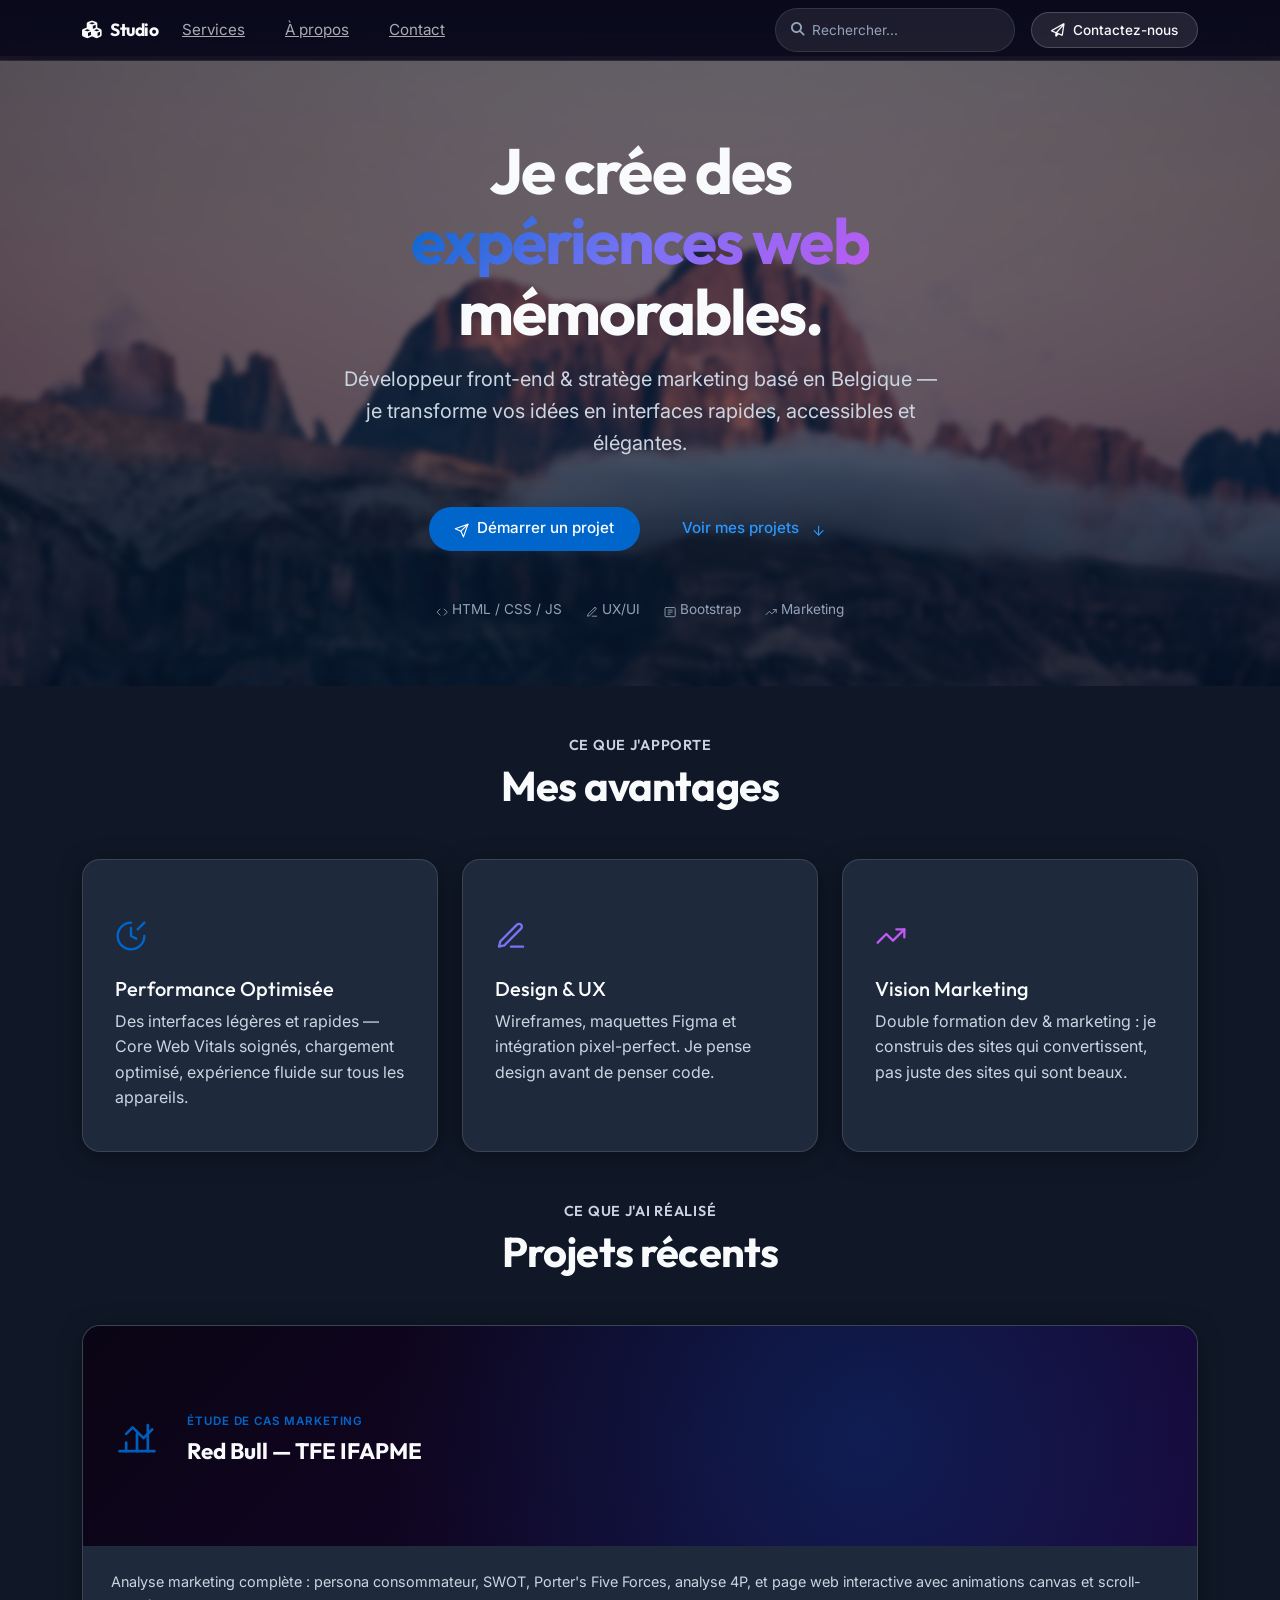
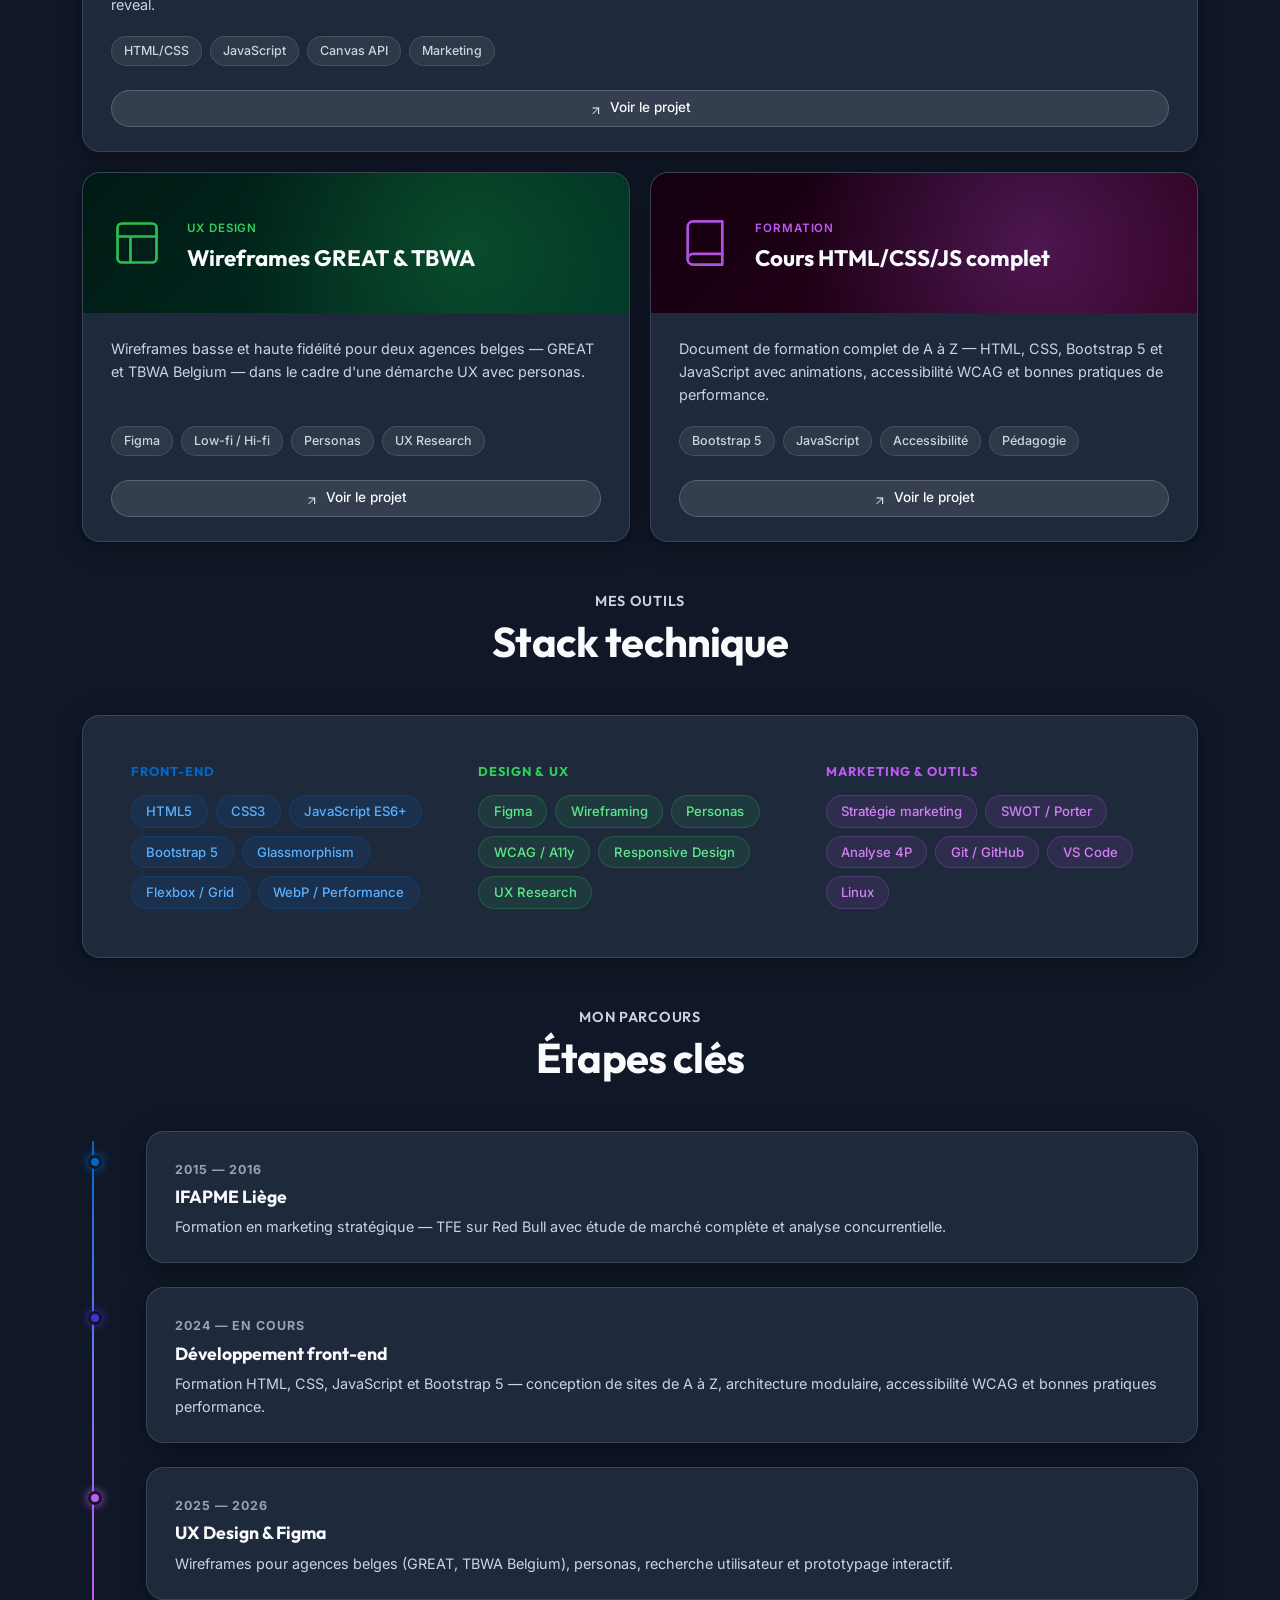
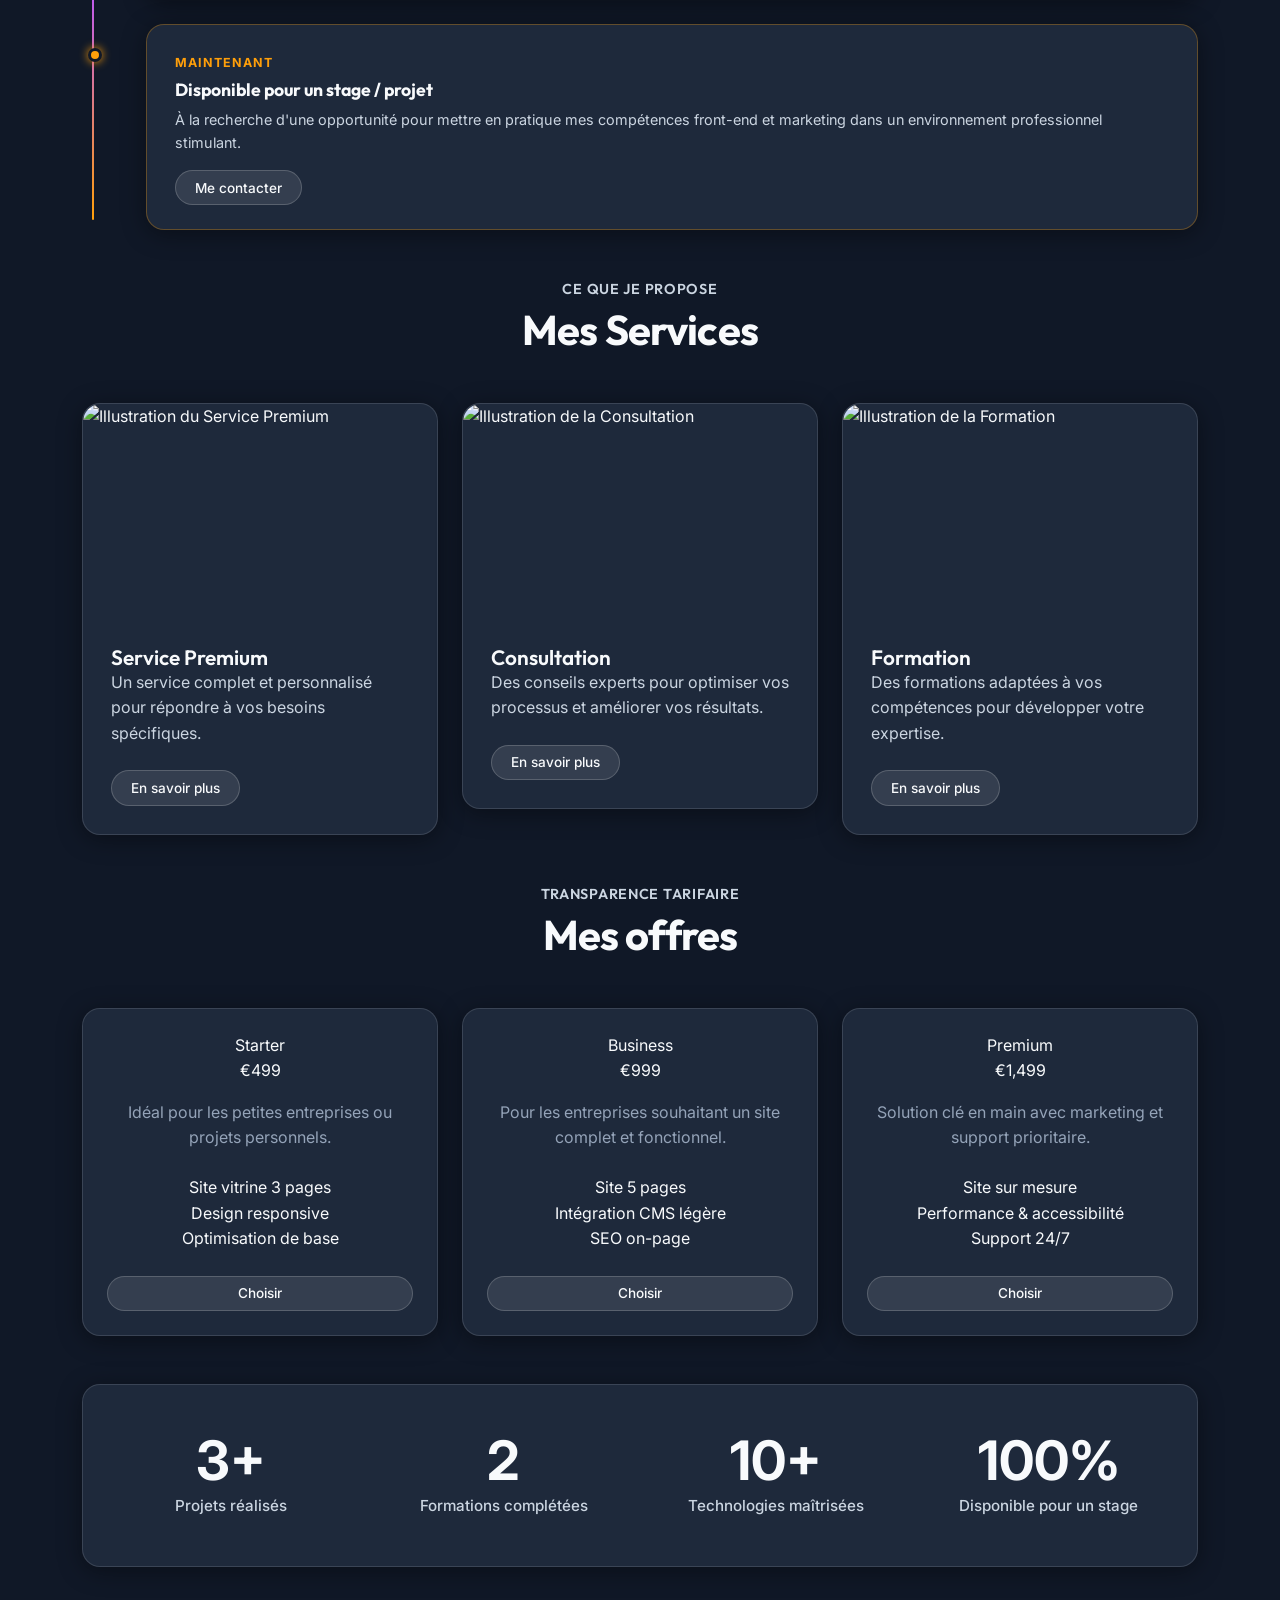
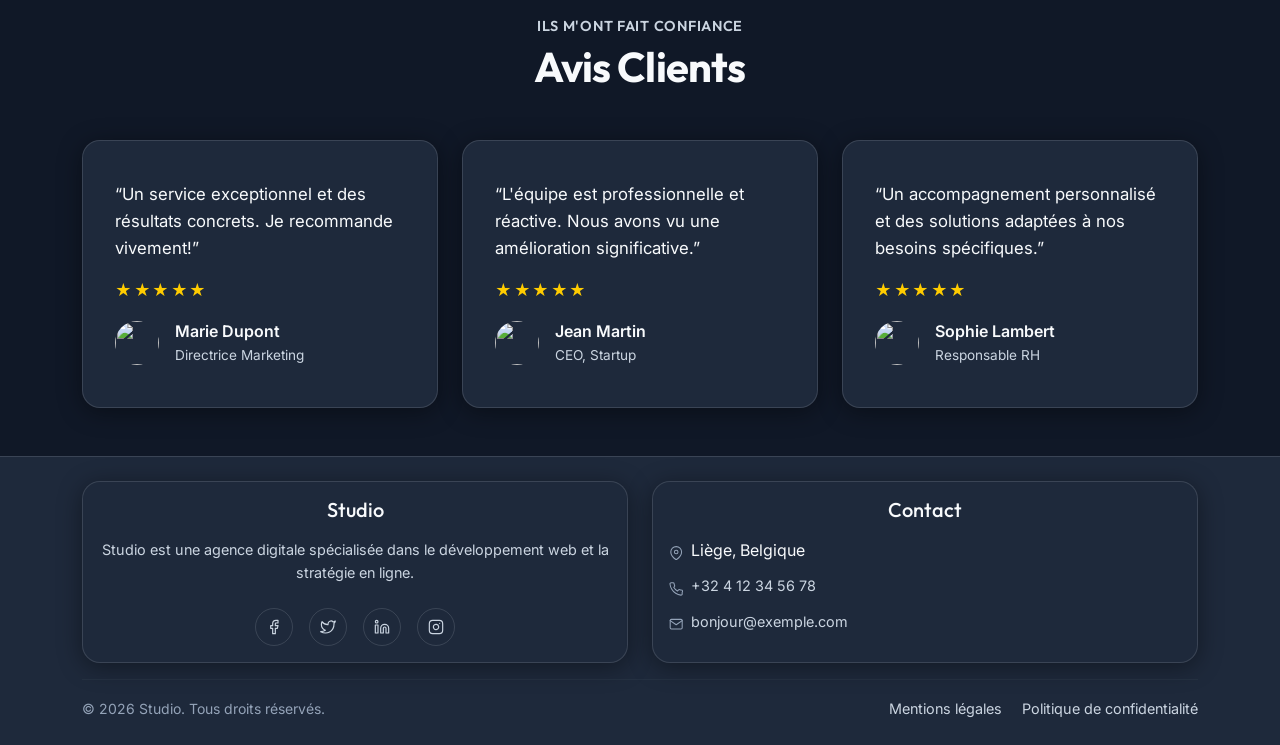
==== commit 060c28e9: "Add files via upload" ====
--- a/index.html
+++ b/index.html
@@ -270,8 +270,8 @@
                             <span class="tech-tag">Personas</span>
                             <span class="tech-tag">UX Research</span>
                         </div>
-                        <a href="https://www.figma.com/proto/pbqNx6QhdLfroFJg1Jdq8q/Quentin-Hawotte---Examen?node-id=32-2887&t=4GoM4egpZj0eLpD8-1" target="_blank" rel="noopener"
-                            class="btn btn-glass-sm mt-auto">
+                        <a href="https://www.figma.com/proto/pbqNx6QhdLfroFJg1Jdq8q/Quentin-Hawotte---Examen?node-id=32-2887&t=4GoM4egpZj0eLpD8-1"
+                            target="_blank" rel="noopener" class="btn btn-glass-sm mt-auto">
                             <span class="icon me-2" aria-hidden="true"><svg viewBox="0 0 24 24">
                                     <path d="M7 17L17 7" />
                                     <polyline points="7 7 17 7 17 17" />
@@ -314,7 +314,8 @@
                             <span class="tech-tag">Accessibilité</span>
                             <span class="tech-tag">Pédagogie</span>
                         </div>
-                        <a href="Cours_HTML_CSS_Bootstrap_JS_v3 copy.pdf" class="btn btn-glass-sm mt-auto" target="_blank" rel="noopener">
+                        <a href="Cours_HTML_CSS_Bootstrap_JS_v3 copy.pdf" class="btn btn-glass-sm mt-auto"
+                            target="_blank" rel="noopener">
                             <span class="icon me-2" aria-hidden="true"><svg viewBox="0 0 24 24">
                                     <path d="M7 17L17 7" />
                                     <polyline points="7 7 17 7 17 17" />
@@ -433,22 +434,23 @@
             <div class="row row-cols-1 row-cols-md-3 g-4">
                 <div class="col">
                     <article class="service-card glass-base">
-                        <img src="https://placehold.co/600x360/120924/ff007f?text=Service+Premium" class="card-img-top"
+                        <img src="https://placehold.co/600x360/000000/0166ff?text=Service+Premium" class="card-img-top"
                             alt="Illustration du Service Premium" width="600" height="360" loading="eager"
                             decoding="async">
                         <div class="card-body">
                             <h3 class="card-title h5">Service Premium</h3>
                             <p class="card-text mb-0">Un service complet et personnalisé pour répondre à vos besoins
                                 spécifiques.</p>
-                            <a href="contact.html" class="btn btn-glass-sm mt-4"
-                                aria-label="En savoir plus sur le Service Premium">En
-                                savoir plus</a>
+                            <button class="btn btn-glass-sm mt-4" data-bs-toggle="modal"
+                                data-bs-target="#modalPremium" aria-label="En savoir plus sur le Service Premium">
+                                En savoir plus
+                            </button>
                         </div>
                     </article>
                 </div>
                 <div class="col">
                     <article class="service-card glass-base">
-                        <img src="https://placehold.co/600x360/080511/00f5d4?text=Consultation" class="card-img-top"
+                        <img src="https://placehold.co/600x360/000000/66ff66?text=Consultation" class="card-img-top"
                             alt="Illustration de la Consultation" width="600" height="360" loading="lazy"
                             decoding="async">
                         <div class="card-body">
@@ -464,15 +466,16 @@
                 </div>
                 <div class="col">
                     <article class="service-card glass-base">
-                        <img src="https://placehold.co/600x360/7000ff/ffffff?text=Formation" class="card-img-top"
+                        <img src="https://placehold.co/600x360/000000/e580ff?text=Formation+Pro" class="card-img-top"
                             alt="Illustration de la Formation" width="600" height="360" loading="lazy" decoding="async">
                         <div class="card-body">
                             <h3 class="card-title h5">Formation</h3>
                             <p class="card-text mb-0">Des formations adaptées à vos compétences pour développer votre
                                 expertise.</p>
-                            <a href="contact.html" class="btn btn-glass-sm mt-4"
-                                aria-label="En savoir plus sur la Formation">En savoir
-                                plus</a>
+                            <button class="btn btn-glass-sm mt-4" data-bs-toggle="modal"
+                                data-bs-target="#modalFormation" aria-label="En savoir plus sur la Formation">
+                                En savoir plus
+                            </button>
                         </div>
                     </article>
                 </div>
@@ -564,7 +567,7 @@
                     <figure class="testimonial-card glass-base w-100 d-flex flex-column">
                         <blockquote class="blockquote flex-grow-1">
                             <p class="card-text">Un service exceptionnel et des résultats concrets. Je recommande
-                                vivement&nbsp;!</p>
+                                vivement!</p>
                         </blockquote>
                         <div class="stars mb-3">
                             <span aria-label="Évaluation : 5 étoiles sur 5">★★★★★</span>
@@ -612,7 +615,7 @@
                             <span aria-label="Évaluation : 5 étoiles sur 5">★★★★★</span>
                         </div>
                         <figcaption class="d-flex align-items-center gap-3">
-                            <img src="https://placehold.co/44x44/7000ff/ffffff?text=SL" alt=""
+                            <img src="https://placehold.co/44x44/120924/ff9f0a?text=SL" alt=""
                                 class="avatar flex-shrink-0" width="44" height="44" aria-hidden="true">
                             <div class="client-info">
                                 <p class="client-name mb-0">Sophie Lambert</p>
@@ -769,9 +772,73 @@
                     <p>Une session de consultation d'une heure pour analyser vos besoins, définir vos objectifs et
                         établir une feuille de route claire pour votre projet web ou marketing.</p>
                     <ul class="list-unstyled mt-3">
-                        <li class="mb-2">✦ Audit de votre présence en ligne</li>
-                        <li class="mb-2">✦ Recommandations personnalisées</li>
-                        <li class="mb-2">✦ Plan d'action concret</li>
+                        <li class="mb-2">. Audit de votre présence en ligne</li>
+                        <li class="mb-2">. Recommandations personnalisées</li>
+                        <li class="mb-2">. Plan d'action concret</li>
+                    </ul>
+                </div>
+
+                <div class="modal-footer border-0">
+                    <button type="button" class="btn btn-glass-sm" data-bs-dismiss="modal">Fermer</button>
+                    <a href="contact.html" class="btn btn-glass-sm">Prendre rendez-vous</a>
+                </div>
+
+            </div>
+        </div>
+    </div>
+
+    <!-- ── Modal Service Premium ── -->
+    <div class="modal fade" id="modalPremium" tabindex="-1" aria-labelledby="modalPremiumLabel" aria-hidden="true">
+        <div class="modal-dialog modal-dialog-centered">
+            <div class="modal-content glass-base border-0">
+
+                <div class="modal-header border-0">
+                    <h2 class="modal-title h5" id="modalPremiumLabel">Service Premium</h2>
+                    <button type="button" class="btn-close btn-close-white" data-bs-dismiss="modal"
+                        aria-label="Fermer"></button>
+                </div>
+
+                <div class="modal-body">
+                    <p>Un service complet et sur mesure pour les projets ambitieux — de la conception UX à l'intégration
+                        finale, avec un suivi personnalisé à chaque étape.</p>
+                    <ul class="list-unstyled mt-3">
+                        <li class="mb-2">. Analyse de vos besoins & brief détaillé</li>
+                        <li class="mb-2">. Maquette Figma + wireframes validés</li>
+                        <li class="mb-2">. Intégration HTML/CSS/JS responsive</li>
+                        <li class="mb-2">. Optimisation performance & accessibilité WCAG</li>
+                        <li class="mb-2">. Livraison & support post-lancement</li>
+                    </ul>
+                </div>
+
+                <div class="modal-footer border-0">
+                    <button type="button" class="btn btn-glass-sm" data-bs-dismiss="modal">Fermer</button>
+                    <a href="contact.html" class="btn btn-glass-sm">Démarrer un projet</a>
+                </div>
+
+            </div>
+        </div>
+    </div>
+
+    <!-- ── Modal Formation ── -->
+    <div class="modal fade" id="modalFormation" tabindex="-1" aria-labelledby="modalFormationLabel" aria-hidden="true">
+        <div class="modal-dialog modal-dialog-centered">
+            <div class="modal-content glass-base border-0">
+
+                <div class="modal-header border-0">
+                    <h2 class="modal-title h5" id="modalFormationLabel">Formation</h2>
+                    <button type="button" class="btn-close btn-close-white" data-bs-dismiss="modal"
+                        aria-label="Fermer"></button>
+                </div>
+
+                <div class="modal-body">
+                    <p>Des sessions de formation adaptées à votre niveau pour monter en compétences sur le
+                        développement front-end, le design UX/UI ou la stratégie web.</p>
+                    <ul class="list-unstyled mt-3">
+                        <li class="mb-2">. HTML / CSS / JavaScript vanilla</li>
+                        <li class="mb-2">. Bootstrap 5 & bonnes pratiques responsive</li>
+                        <li class="mb-2">. Introduction au design UX & Figma</li>
+                        <li class="mb-2">. Accessibilité web & WCAG</li>
+                        <li class="mb-2">. Rythme flexible, en présentiel ou à distance</li>
                     </ul>
                 </div>
 
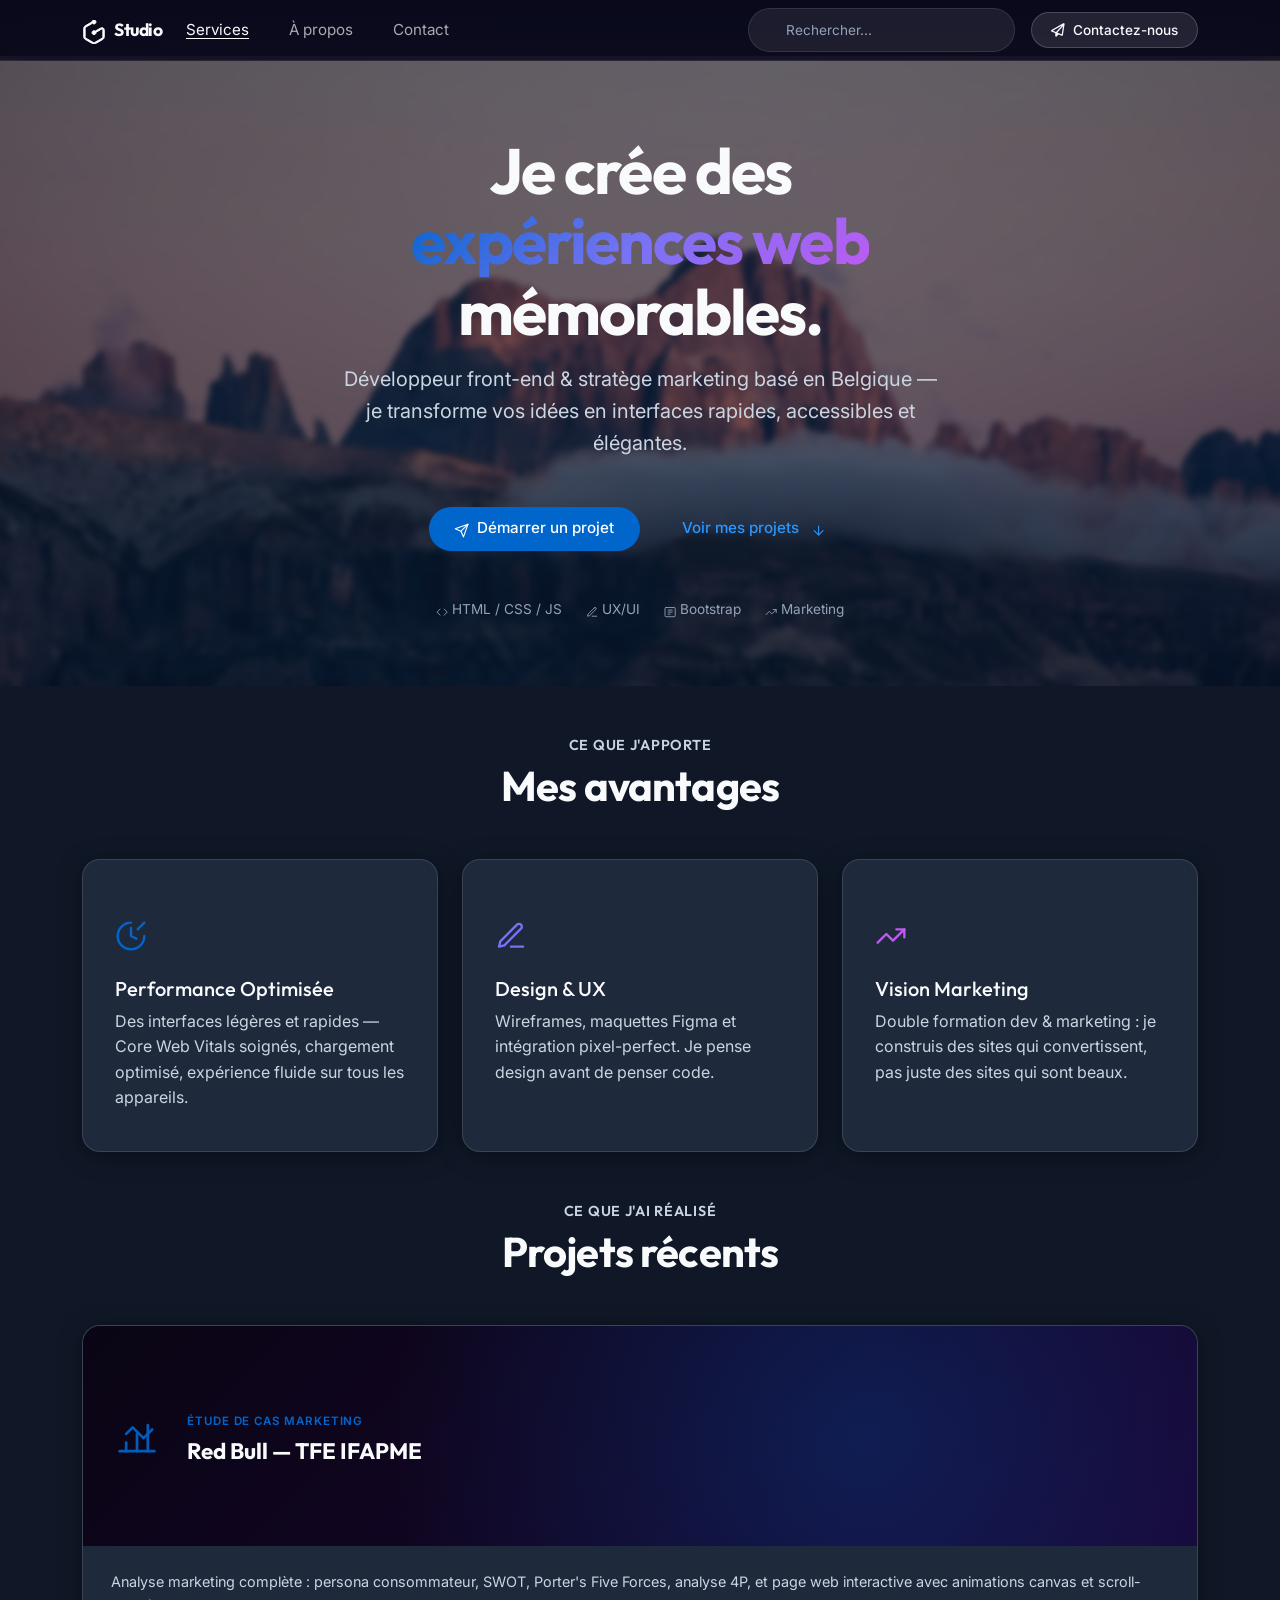
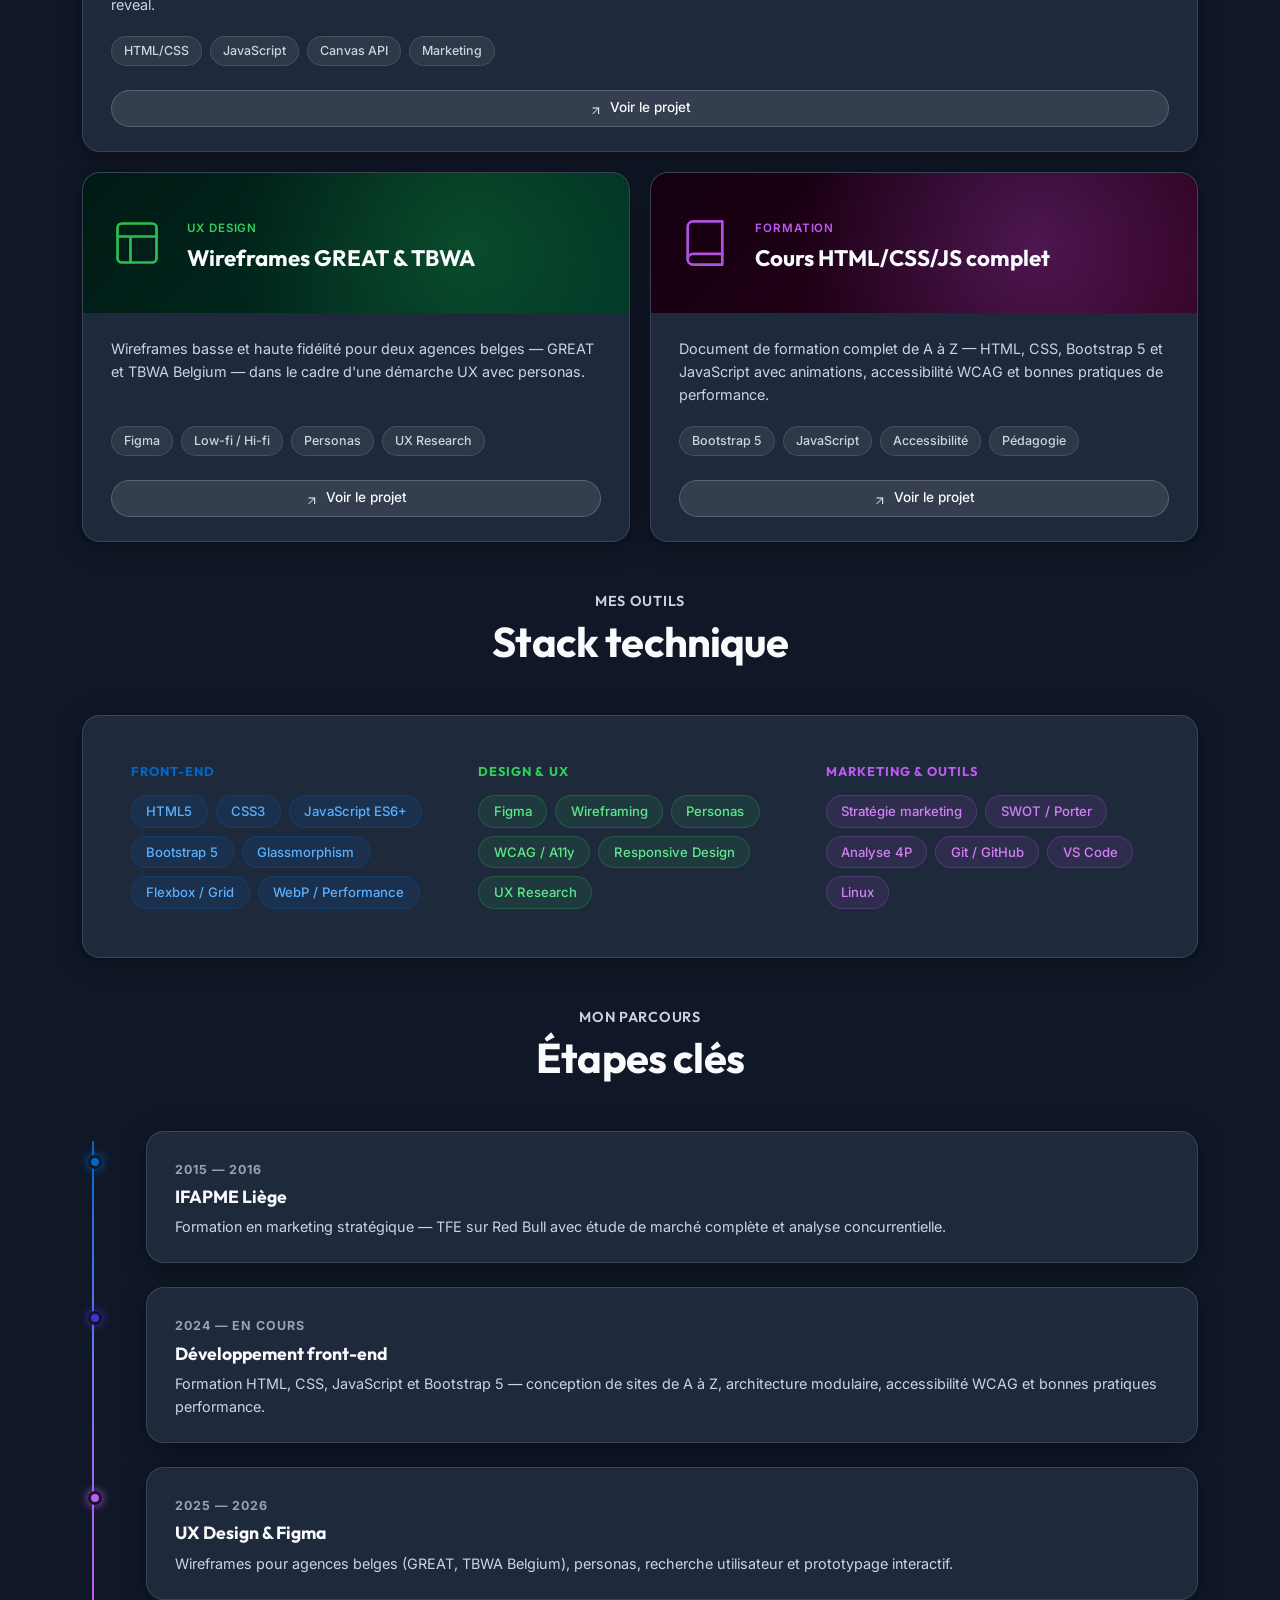
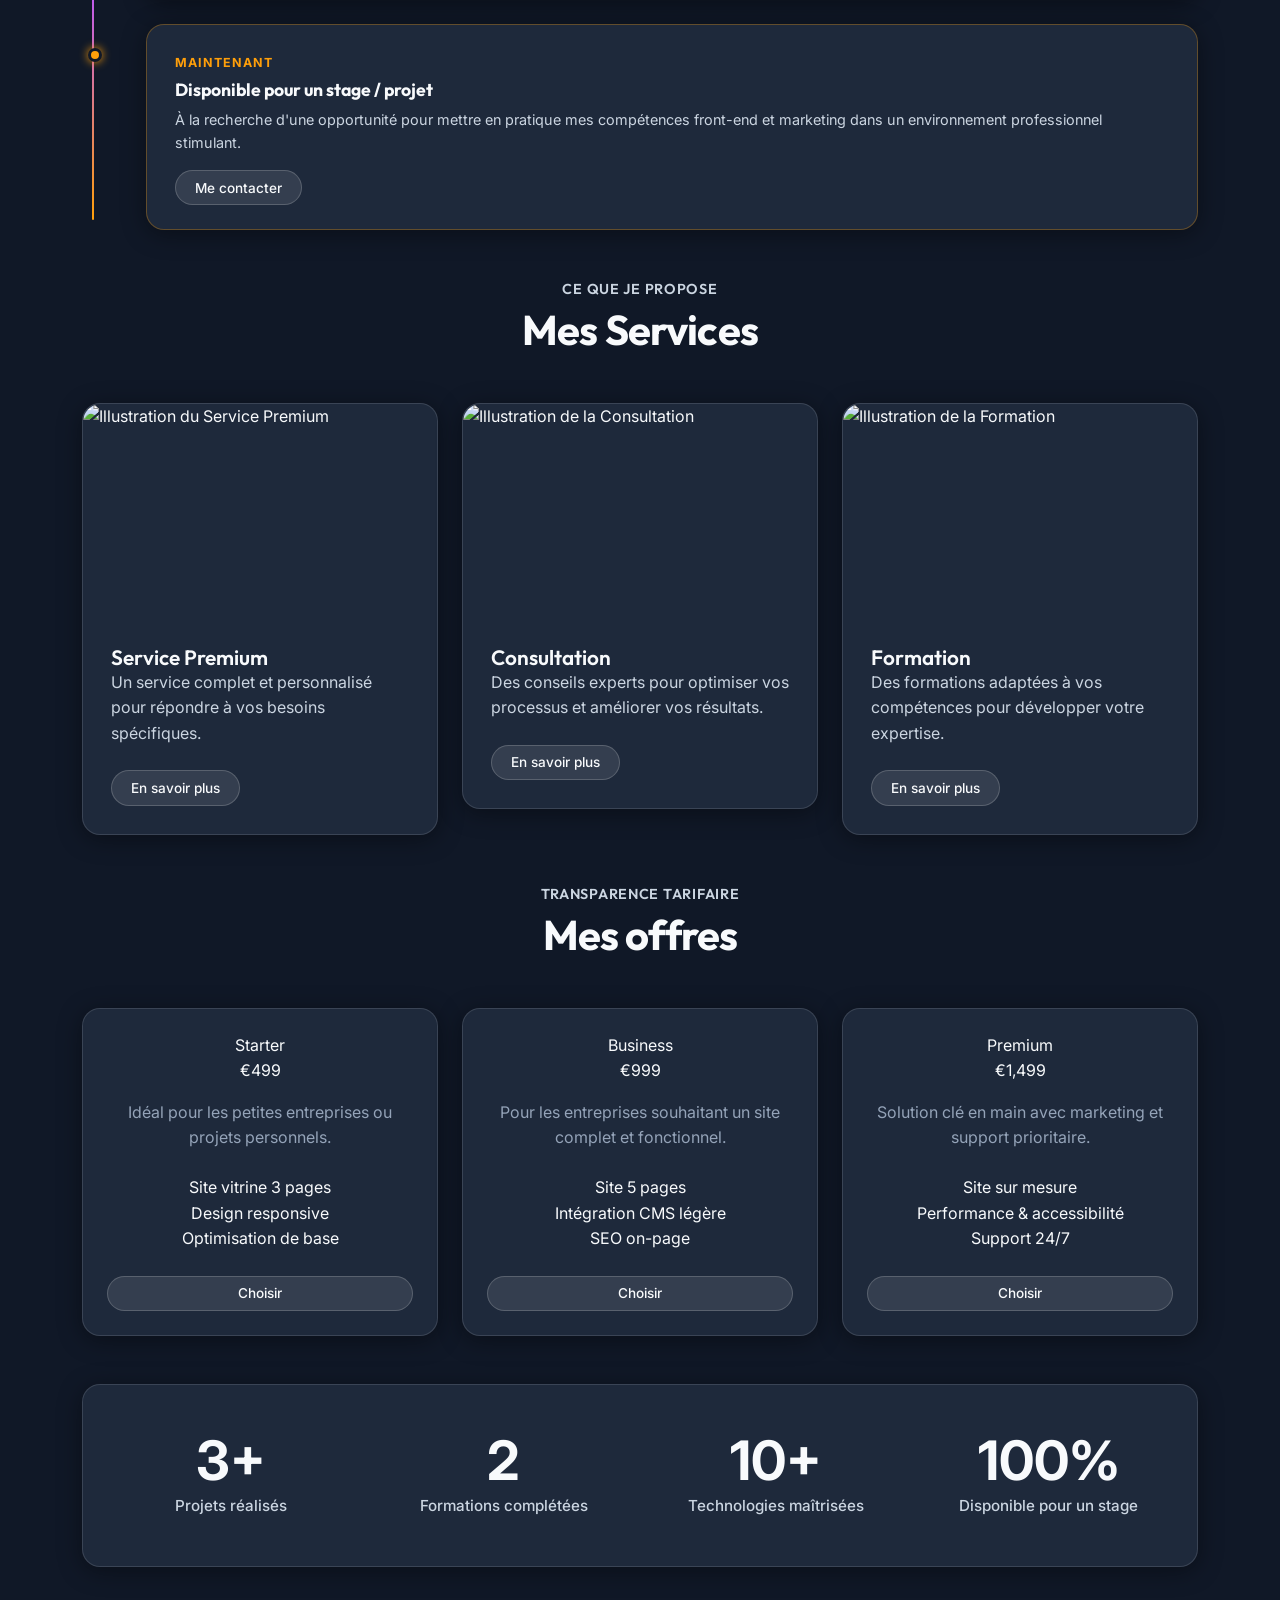
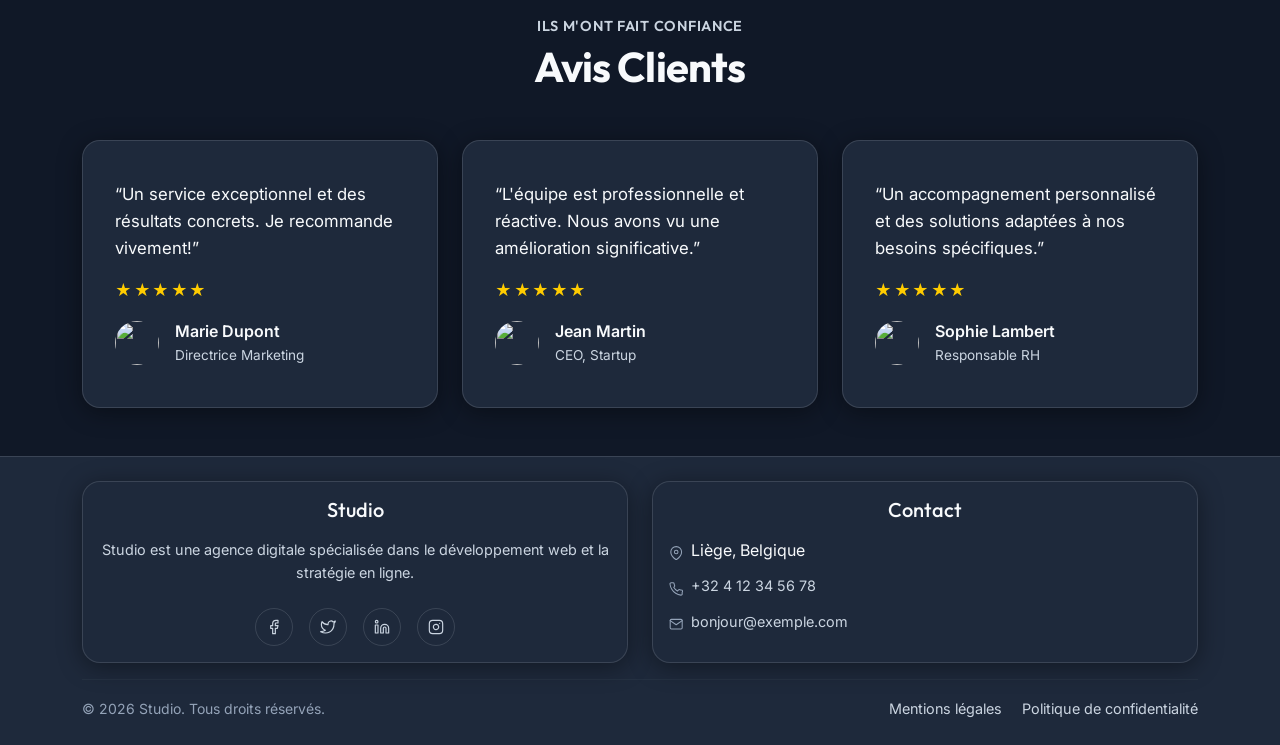
==== commit 54353dd4: "Add files via upload" ====
--- a/index.html
+++ b/index.html
@@ -23,26 +23,18 @@
     <!-- Preload critical styles to improve LCP -->
     <link rel="preload" href="https://cdn.jsdelivr.net/npm/bootstrap@5.3.0/dist/css/bootstrap.min.css" as="style"
         onload="this.rel='stylesheet'" fetchpriority="high">
-    <noscript>
-        <link rel="stylesheet" href="https://cdn.jsdelivr.net/npm/bootstrap@5.3.0/dist/css/bootstrap.min.css">
-    </noscript>
 
     <!-- Load Google Fonts non-blocking (preload then apply) -->
     <link rel="preload"
         href="https://fonts.googleapis.com/css2?family=Outfit:wght@400;600;700;900&family=Inter:wght@300;400;500&display=swap"
         as="style" onload="this.rel='stylesheet'">
-    <noscript>
-        <link rel="stylesheet"
-            href="https://fonts.googleapis.com/css2?family=Outfit:wght@400;600;700;900&family=Inter:wght@300;400;500&display=swap">
-    </noscript>
+
 
     <link rel="icon"
         href="data:image/svg+xml,%3Csvg xmlns='http://www.w3.org/2000/svg' viewBox='0 0 100 100'%3E%3Crect width='100' height='100' fill='%23120924'/%3E%3Ccircle cx='50' cy='50' r='20' fill='%23ffffff'/%3E%3C/svg%3E">
     <!-- Preload local main CSS then apply to reduce render-blocking -->
     <link rel="preload" href="main.css" as="style" onload="this.rel='stylesheet'">
-    <noscript>
-        <link rel="stylesheet" href="main.css">
-    </noscript>
+
 
 </head>
 
@@ -50,30 +42,48 @@
     <a class="skip-link visually-hidden-focusable" href="#main-content">Aller au contenu</a>
 
     <header>
-        <div id="navbar"></div>
-        <noscript>
-            <nav class="navbar navbar-expand-md navbar-dark" aria-label="Navigation principale">
-                <div class="container">
-                    <a class="navbar-brand d-flex align-items-center gap-2" href="index.html">
-                        <span class="navbar-logo d-inline-flex align-items-center justify-content-center"
-                            style="width:2.25rem;height:2.25rem;border-radius:0.75rem;background:#120924;">
-                            <svg viewBox="0 0 24 24" width="18" height="18" fill="none" stroke="#ff007f"
-                                stroke-width="1.75" stroke-linecap="round" stroke-linejoin="round">
-                                <circle cx="12" cy="12" r="6" />
-                                <path d="M12 8v4l3 2" />
-                            </svg>
-                        </span>
-                        Studio
-                    </a>
-                    <ul class="navbar-nav ms-auto">
-                        <li class="nav-item"><a class="nav-link" href="index.html#services">Services</a></li>
-                        <li class="nav-item"><a class="nav-link" href="a-propos.html" aria-current="page">À propos</a>
+        <nav class="navbar navbar-expand-lg custom-apple-navbar fixed-top" role="navigation"
+            aria-label="Navigation principale">
+            <div class="container">
+                <a class="navbar-brand d-flex align-items-center" href="index.html">
+                    <span class="me-2" aria-hidden="true">
+                        <svg fill="#ffffff" width="24" height="24" viewBox="0 0 24 24" role="img"
+                            xmlns="http://www.w3.org/2000/svg" stroke="#ffffff">
+                            <path
+                                d="M21.138 7.929c-1.167-.657-2.633.2-2.868.348l-5.037 2.857c-.744-.591-1.804-.566-2.519.06-.715.625-.881 1.671-.395 2.488s1.486 1.168 2.376.836 1.416-1.252 1.25-2.187l5.023-2.851.032-.019c.33-.209 1.096-.521 1.454-.319.258.146.405.633.417 1.35h-.006v6.301c-.001.588-.314 1.131-.823 1.426l-7.222 4.172c-.51.293-1.137.293-1.646 0l-7.222-4.172c-.509-.295-.822-.838-.823-1.426v-8.34c.001-.588.314-1.131.823-1.425l6.536-3.772c.621.713 1.664.882 2.479.4.815-.48 1.172-1.475.848-2.363-.324-.89-1.236-1.421-2.169-1.266-.934.156-1.623.955-1.641 1.901L3.262 5.823c-.942.542-1.522 1.544-1.524 2.63v8.338c.001 1.086.579 2.088 1.519 2.631l7.221 4.172c.94.541 2.097.541 3.037 0l7.222-4.172c.938-.543 1.517-1.545 1.519-2.629v-6.062h.005c.034-1.422-.347-2.363-1.123-2.802z">
+                            </path>
+                        </svg>
+                    </span>
+                    <span>Studio</span>
+                </a>
+                <button class="navbar-toggler" type="button" data-bs-toggle="collapse" data-bs-target="#navbarNav"
+                    aria-controls="navbarNav" aria-expanded="false" aria-label="Basculer la navigation">
+                    <span class="navbar-toggler-icon"></span>
+                </button>
+                <div class="collapse navbar-collapse" id="navbarNav">
+                    <ul class="navbar-nav me-auto mb-3 mb-md-0 gap-md-4">
+                        <li class="nav-item">
+                            <a class="nav-link active" href="index.html#services">Services</a>
                         </li>
-                        <li class="nav-item"><a class="nav-link" href="contact.html">Contact</a></li>
+                        <li class="nav-item">
+                            <a class="nav-link" href="a-propos.html">À propos</a>
+                        </li>
+                        <li class="nav-item">
+                            <a class="nav-link" href="contact.html">Contact</a>
+                        </li>
                     </ul>
-                </div>
-            </nav>
-        </noscript>
+                    <form class="d-flex me-3" role="search" aria-label="Recherche sur le site">
+                        <input class="form-control form-input-search" id="search-input" type="search"
+                            placeholder="Rechercher..." autocomplete="off">
+                        <button type="submit" class="visually-hidden">Rechercher</button>
+                    </form>
+                    <button class="btn btn-glass-sm" data-bs-toggle="modal" data-bs-target="#modalContact"
+                        aria-haspopup="dialog">
+                        <i class="fa-regular fa-paper-plane me-2" aria-hidden="true"></i>Contactez-nous
+                    </button>
+                </div>
+            </div>
+        </nav>
     </header>
 
     <!-- ── Hero ── -->
@@ -441,8 +451,8 @@
                             <h3 class="card-title h5">Service Premium</h3>
                             <p class="card-text mb-0">Un service complet et personnalisé pour répondre à vos besoins
                                 spécifiques.</p>
-                            <button class="btn btn-glass-sm mt-4" data-bs-toggle="modal"
-                                data-bs-target="#modalPremium" aria-label="En savoir plus sur le Service Premium">
+                            <button class="btn btn-glass-sm mt-4" data-bs-toggle="modal" data-bs-target="#modalPremium"
+                                aria-label="En savoir plus sur le Service Premium">
                                 En savoir plus
                             </button>
                         </div>
--- a/main.css
+++ b/main.css
@@ -61,6 +61,8 @@
         overflow-x: hidden;
         -webkit-font-smoothing: antialiased;
         -moz-osx-font-smoothing: grayscale;
+        /* Navbar fixed-top : évite que le contenu passe dessous sur tous les écrans */
+        padding-top: var(--navbar-height);
     }
 
     /* Outfit en priorité, polices système en fallback */
@@ -97,11 +99,6 @@
     }
 
     /* Texte secondaire utilitaire */
-    .text-secondary-muted {
-        color: var(--text-secondary);
-        font-size: 1.05rem;
-        font-weight: 400;
-    }
 
     .text-muted {
         color: var(--text-muted) !important;
@@ -357,6 +354,26 @@
         border-bottom: 1px solid rgba(255, 255, 255, 0.08);
         min-height: 48px;
         transition: background-color var(--transition);
+        /* Garantit que la navbar passe au-dessus du hero et de tout contenu */
+        z-index: 1030;
+    }
+
+    /* Menu déroulant mobile : fond opaque + passe au-dessus du hero */
+    .custom-apple-navbar .navbar-collapse {
+        z-index: 1030;
+    }
+
+    @media (max-width: 767px) {
+        .custom-apple-navbar .navbar-collapse.show,
+        .custom-apple-navbar .navbar-collapse.collapsing {
+            background-color: rgba(10, 5, 22, 0.96);
+            backdrop-filter: blur(20px) saturate(180%);
+            -webkit-backdrop-filter: blur(20px) saturate(180%);
+            border-top: 1px solid rgba(255, 255, 255, 0.08);
+            padding: 1rem 0.75rem 1.25rem;
+            border-radius: 0 0 1rem 1rem;
+            box-shadow: 0 8px 32px rgba(0, 0, 0, 0.4);
+        }
     }
 
     .custom-apple-navbar .navbar-brand {
@@ -382,17 +399,8 @@
     }
 
     /* Champ de recherche navbar */
-    .search-navbar-form {
-        min-width: 180px;
-        width: 240px;
-        max-width: 100%;
-        transition: width var(--transition);
-    }
 
     @media (max-width: 991px) {
-        .search-navbar-form {
-            width: 100%;
-        }
     }
 
     .custom-apple-navbar .form-input-search {
@@ -415,11 +423,6 @@
         box-shadow: none !important;
     }
 
-    .search-icon-input {
-        font-size: 0.85rem;
-        color: var(--text-muted);
-        pointer-events: none;
-    }
 
 
     /* ------------------------------------------------
@@ -870,10 +873,6 @@
     RESPONSIVE — Mobile first
     ------------------------------------------------ */
     @media (max-width: 767px) {
-        body {
-            padding-top: calc(var(--navbar-height) + 0.5rem);
-        }
-
         .hero-section {
             padding: 3rem 0 2rem;
         }
@@ -1059,34 +1058,9 @@
         color: #ffffff;
     }
 
-    .brand-icon-wrap {
-        position: relative;
-        width: 20px;
-        height: 20px;
-        display: inline-flex;
-        align-items: center;
-        justify-content: center;
-        flex-shrink: 0;
-    }
-
-    .brand-icon {
-        position: absolute;
-        display: flex;
-        align-items: center;
-        justify-content: center;
-        transition: opacity 0.22s ease, transform 0.28s cubic-bezier(0.34, 1.56, 0.64, 1);
-        color: var(--text-primary);
-    }
-
-    .brand-icon-logo {
-        opacity: 1;
-        transform: scale(1) rotate(0deg);
-    }
-
-    .brand-icon-home {
-        opacity: 0;
-        transform: scale(0.5) rotate(-15deg);
-    }
+
+
+
 
     .navbar-brand-morph:hover .brand-icon-logo {
         opacity: 0;
